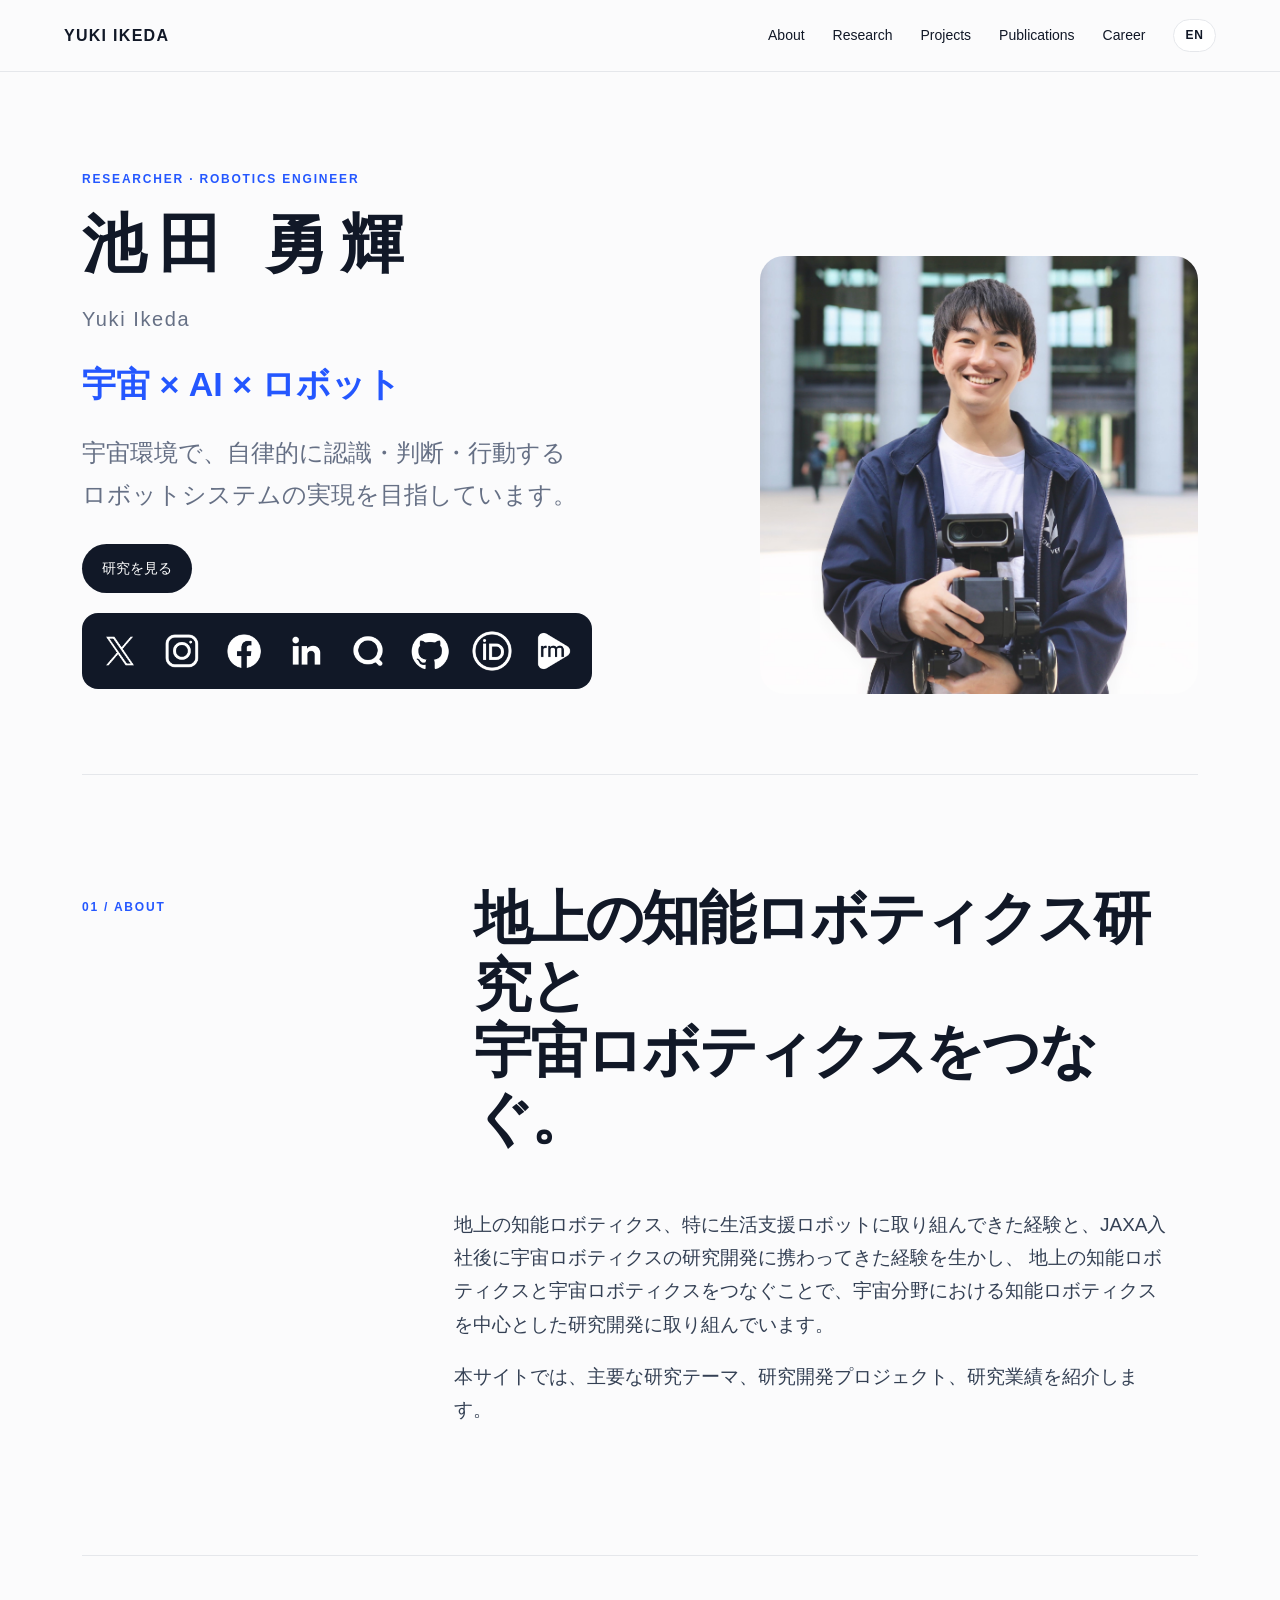
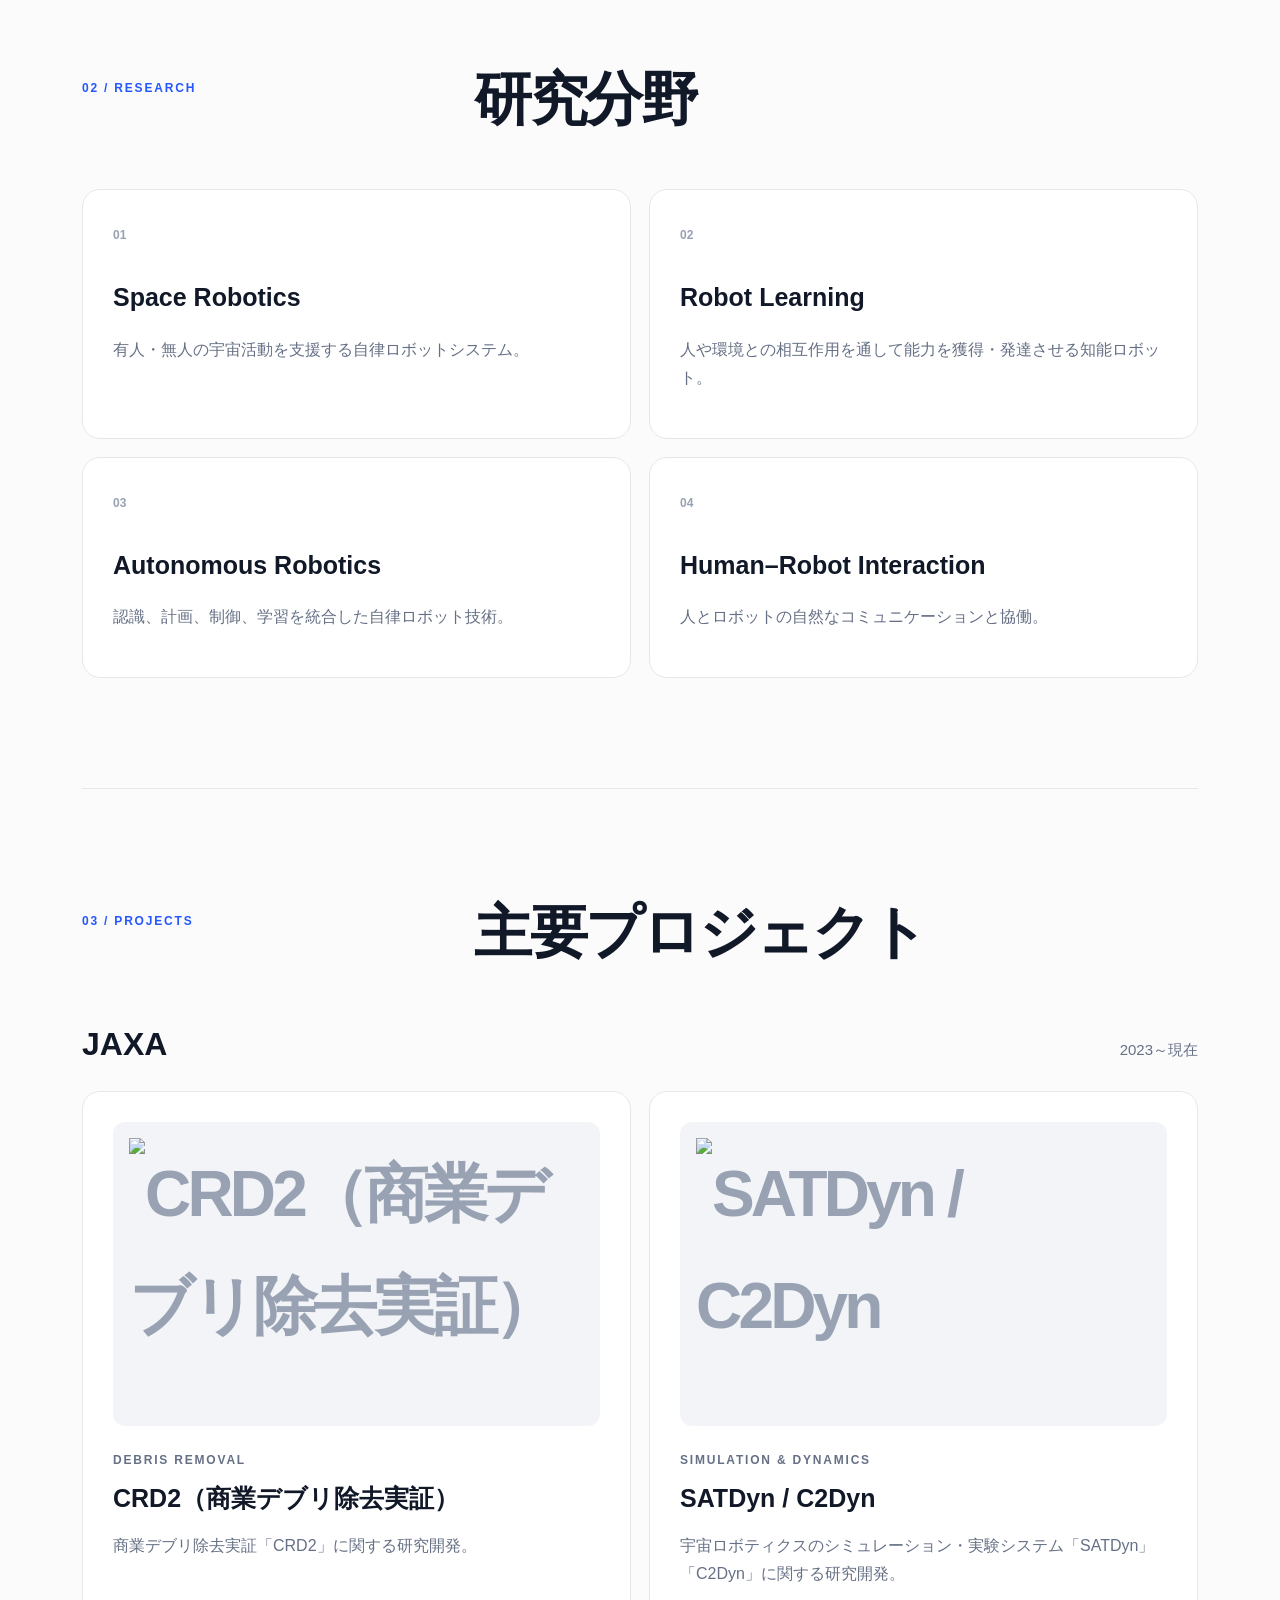
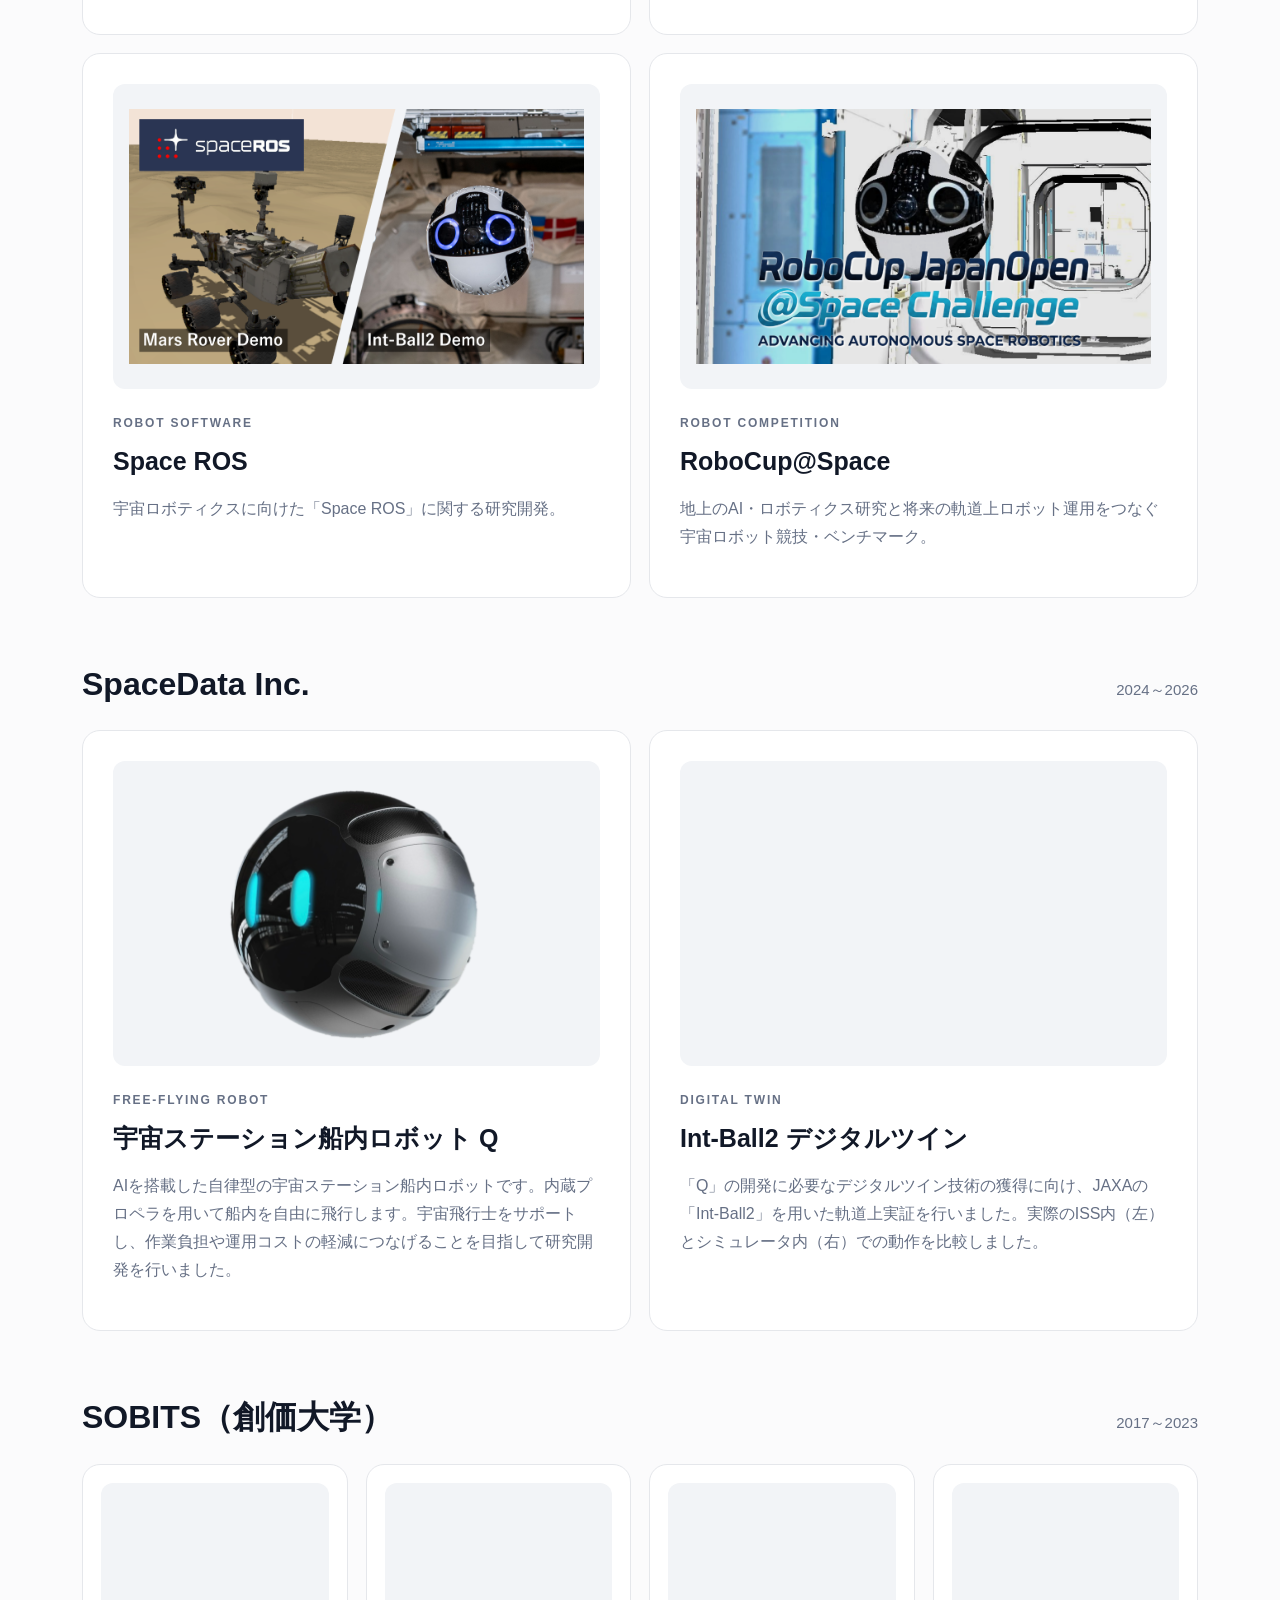
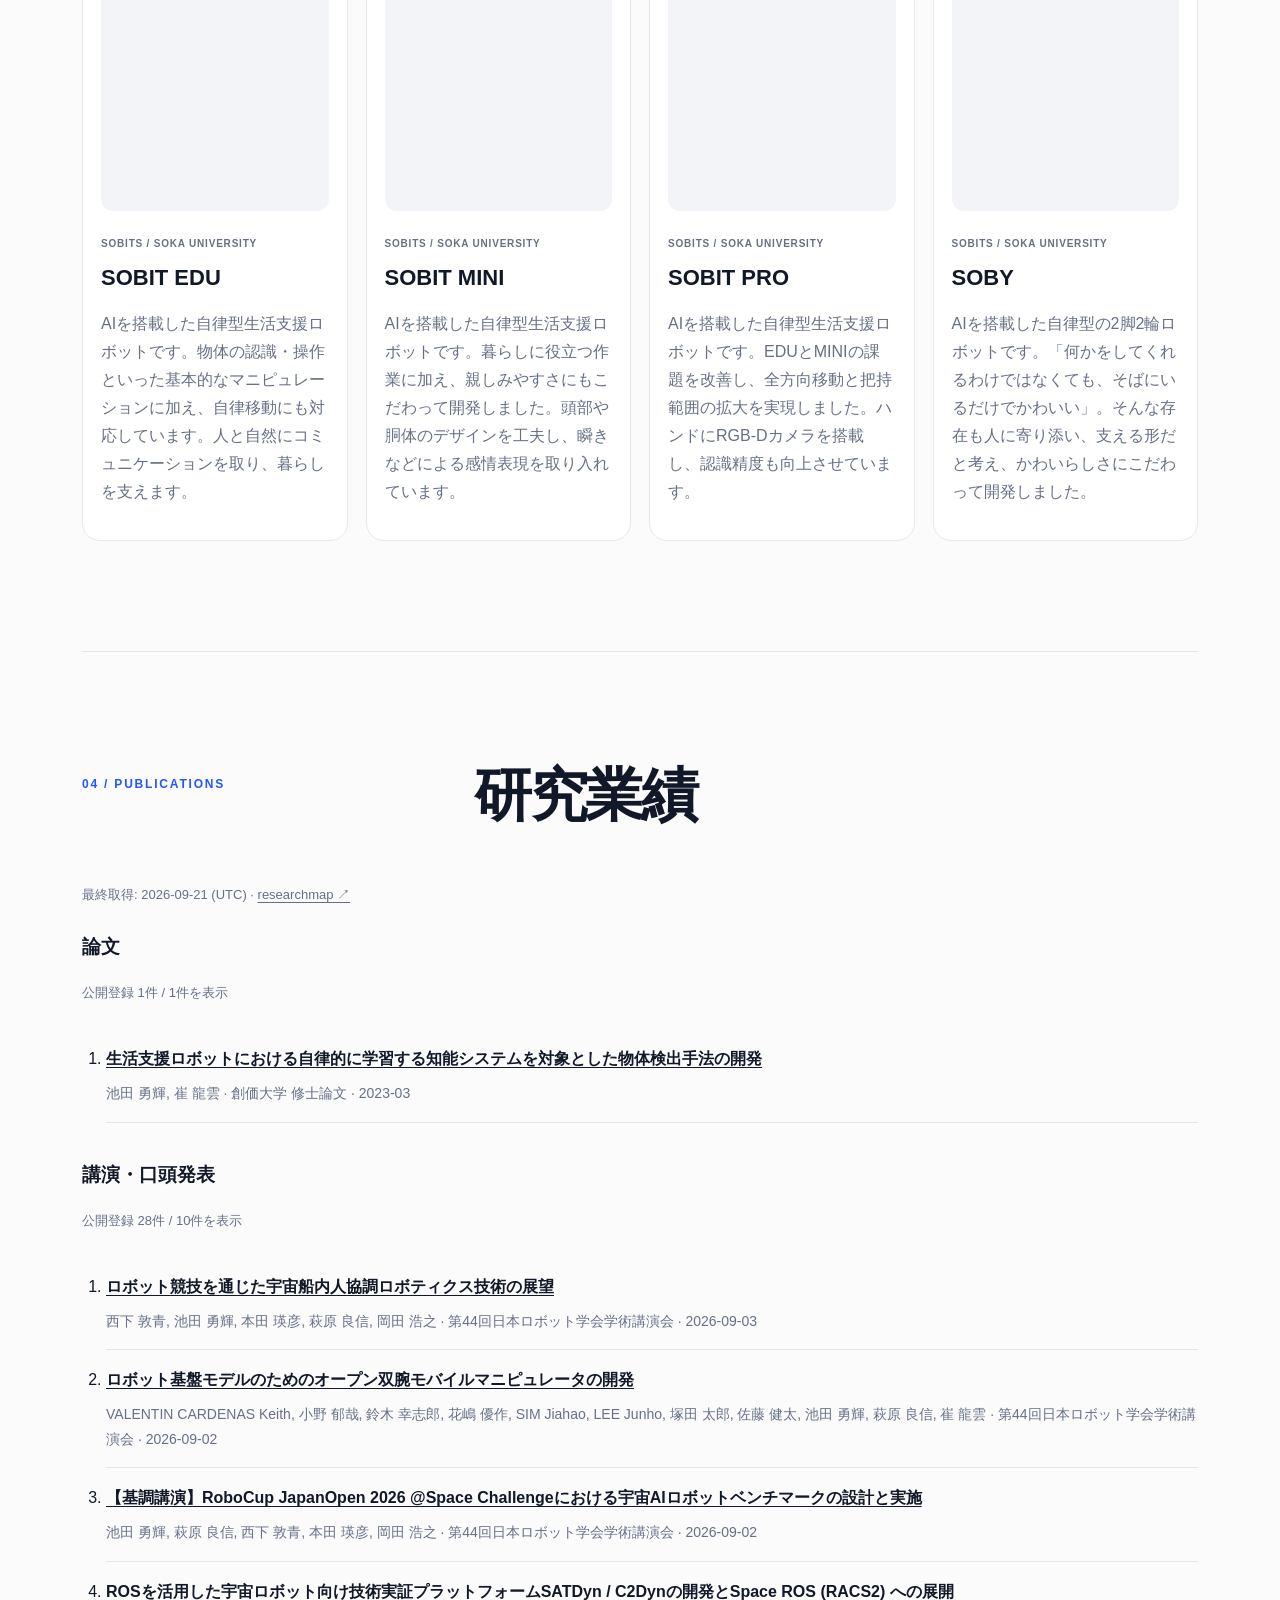
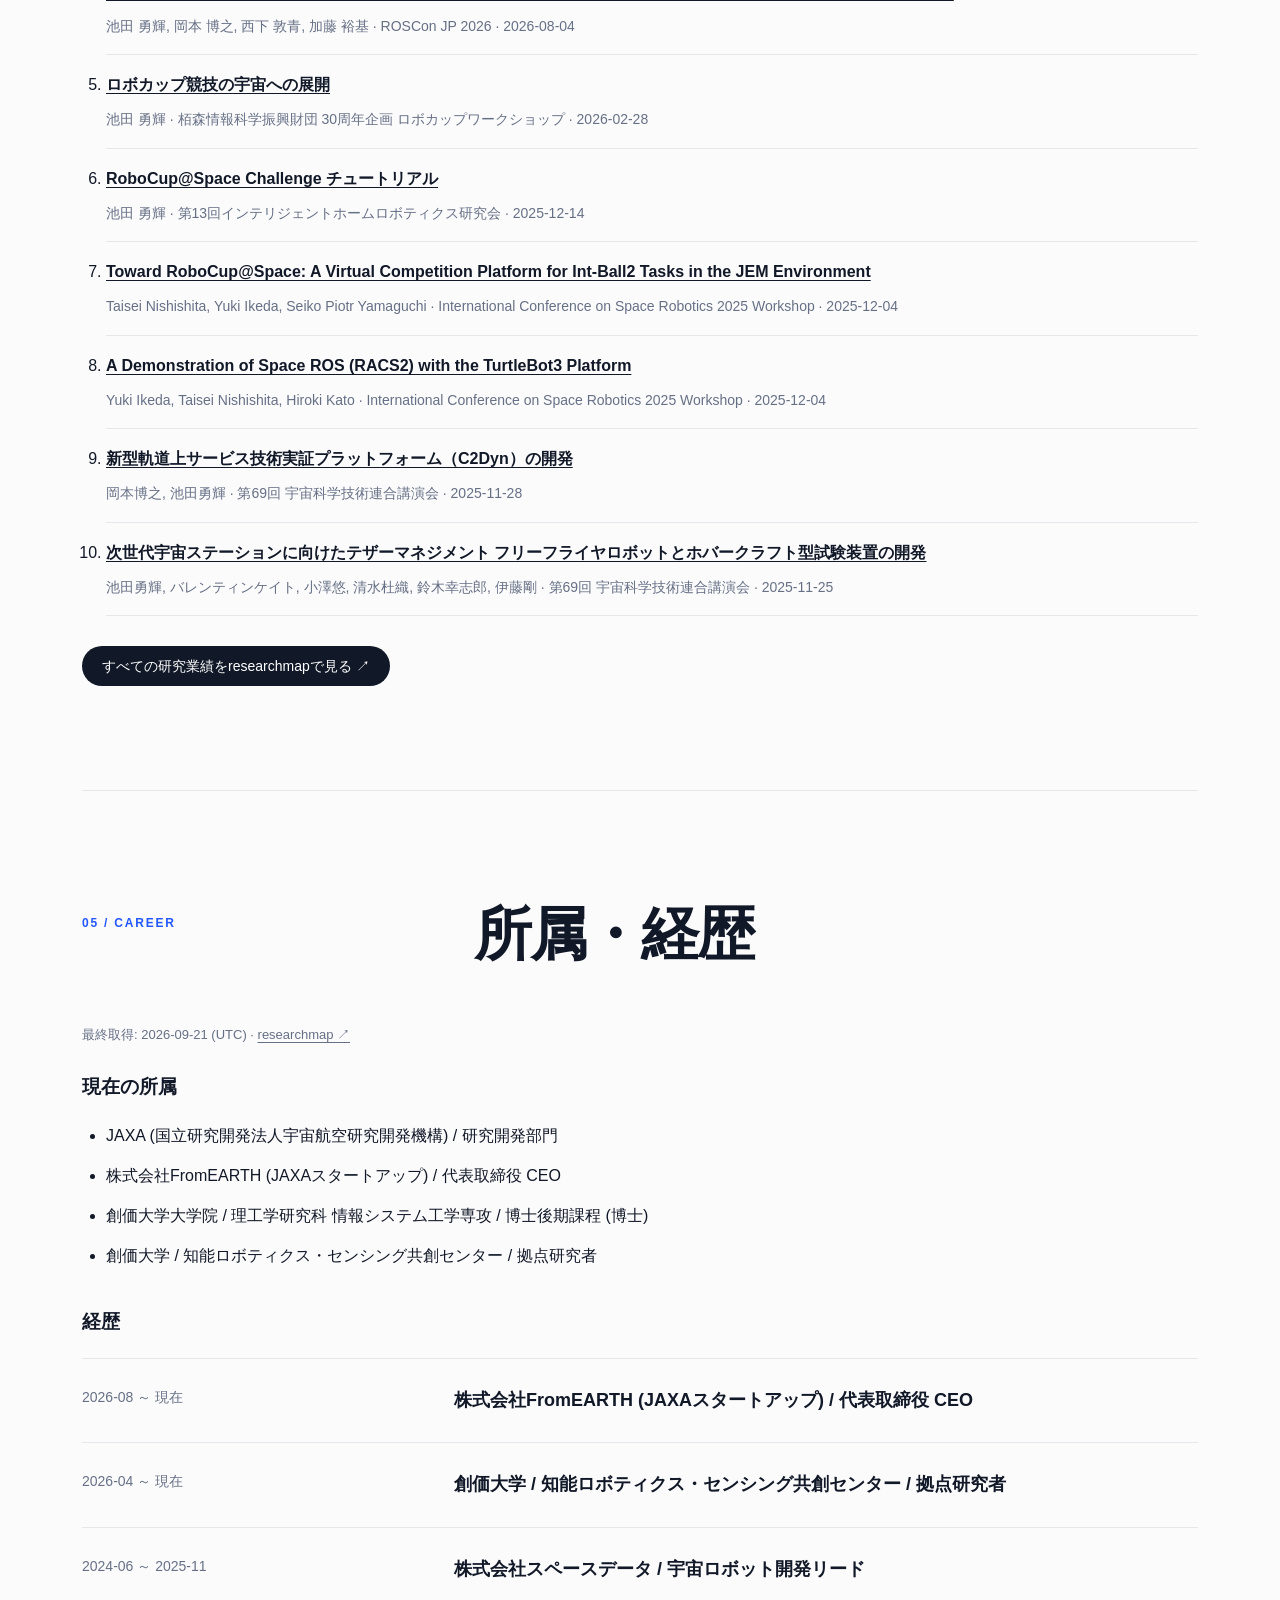
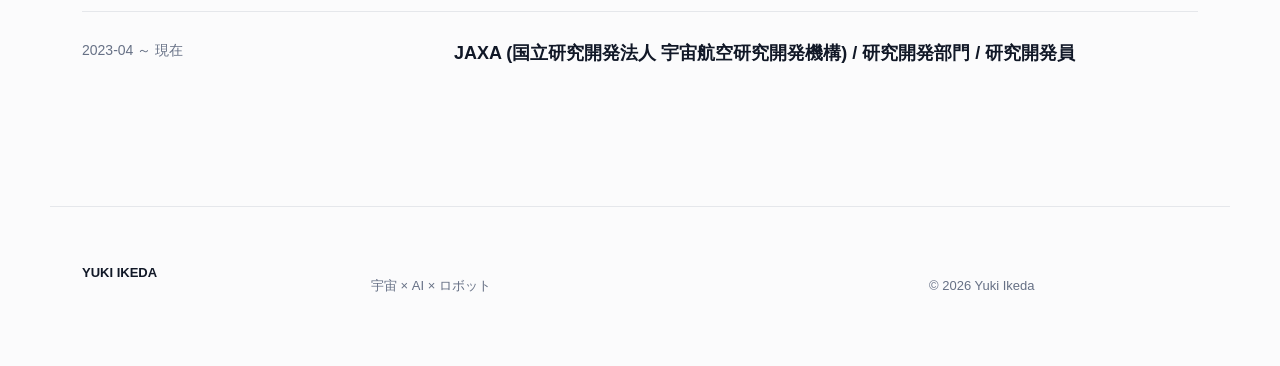
==== index.html @ 96262d4c "Add files via upload" ====
<!doctype html>
<html lang="ja">
  <head>
    <meta charset="utf-8">
    <meta name="viewport" content="width=device-width,initial-scale=1">
    <title>池田 勇輝 | 宇宙 × AI × ロボット</title>
    <meta name="description" content="池田 勇輝の研究・開発ポートフォリオ。宇宙ロボティクス、AI、自律ロボット、人とロボットの協働に関する研究開発。">
    <link rel="alternate" hreflang="en" href="en/">
    <link rel="stylesheet" href="assets/style.css">
  </head>
  <body>

    <!-- ナビゲーションと言語切り替え -->
    <header>
      <a class="logo" href="#top">YUKI IKEDA</a>
      <div class="rightnav">
        <nav>
          <a href="#about">About</a>
          <a href="#research">Research</a>
          <a href="#projects">Projects</a>
          <a href="#publications">Publications</a>
          <a href="#career">Career</a>
        </nav>
        <a class="lang" href="en/" aria-label="Switch to English">EN</a>
      </div>
    </header>
    <main id="top">

      <!-- トップ：氏名・研究テーマとプロフィール写真 -->
      <section class="hero">
        <div class="hero-copy">
          <p class="eyebrow">RESEARCHER · ROBOTICS ENGINEER</p>
          <h1>池 田 &nbsp; 勇 輝</h1>
          <p class="hero-name-en">Yuki Ikeda</p>
          <p class="hero-theme">宇宙 × AI × ロボット</p>
          <p class="lead">宇宙環境で、自律的に認識・判断・行動する<br>ロボットシステムの実現を目指しています。</p>
          <div class="actions">
            <a class="primary" href="#research">研究を見る</a>
          </div>

          <!-- 白いアイコンを濃色背景に配置したプロフィールリンク -->
          <ul class="profile-links" aria-label="SNS・研究者プロフィール">
            <li>
              <a href="https://twitter.com/YukiIkeda0810" aria-label="X" title="X">
                <img src="icon/x.png" alt="" width="48" height="48" decoding="async">
              </a>
            </li>
            <li>
              <a href="https://www.instagram.com/yuki.amazing/" aria-label="Instagram" title="Instagram">
                <img src="icon/instagram.png" alt="" width="48" height="48" decoding="async">
              </a>
            </li>
            <li>
              <a href="https://www.facebook.com/profile.php?id=100005234762869" aria-label="Facebook" title="Facebook">
                <img src="icon/facebook.png" alt="" width="48" height="48" decoding="async">
              </a>
            </li>
            <li>
              <a href="https://www.linkedin.com/in/%E5%8B%87%E8%BC%9D-yuki-%E6%B1%A0%E7%94%B0-ikeda-73440b222/" aria-label="LinkedIn" title="LinkedIn">
                <img src="icon/linkedin.png" alt="" width="48" height="48" decoding="async">
              </a>
            </li>
            <li>
              <a href="https://qiita.com/YukiIkeda_robot" aria-label="Qiita" title="Qiita">
                <img src="icon/qiita.png" alt="" width="48" height="48" decoding="async">
              </a>
            </li>
            <li>
              <a href="https://github.com/Yuki-Ikeda0810" aria-label="GitHub" title="GitHub">
                <img src="icon/github.png" alt="" width="48" height="48" decoding="async">
              </a>
            </li>
            <li>
              <a href="https://orcid.org/0009-0006-9242-6499" aria-label="ORCID" title="ORCID">
                <img src="icon/orcid.png" alt="" width="48" height="48" decoding="async">
              </a>
            </li>
            <li>
              <a href="https://researchmap.jp/yukiikeda" aria-label="researchmap" title="researchmap">
                <img src="icon/reseachmap.png" alt="" width="48" height="48" decoding="async">
              </a>
            </li>
          </ul>
        </div>
        <div class="hero-portrait">
          <img src="img/ikeda_yuki.jpg" alt="池田 勇輝" width="1921" height="1920" fetchpriority="high" decoding="async">
        </div>
      </section>

      <!-- 自己紹介 -->
      <section id="about">
        <div class="section-title">
          <p>01 / ABOUT</p>
          <h2>地上の知能ロボティクス研究と<br>宇宙ロボティクスをつなぐ。</h2>
        </div>
        <div class="about">
          <p>地上の知能ロボティクス、特に生活支援ロボットに取り組んできた経験と、JAXA入社後に宇宙ロボティクスの研究開発に携わってきた経験を生かし、
             地上の知能ロボティクスと宇宙ロボティクスをつなぐことで、宇宙分野における知能ロボティクスを中心とした研究開発に取り組んでいます。</p>
          <p>本サイトでは、主要な研究テーマ、研究開発プロジェクト、研究業績を紹介します。</p>
        </div>
      </section>

      <!-- 研究分野 -->
      <section id="research">
        <div class="section-title">
          <p>02 / RESEARCH</p>
          <h2>研究分野</h2>
        </div>
        <div class="grid research">
          <article>
            <b>01</b>
            <h3>Space Robotics</h3>
            <p>有人・無人の宇宙活動を支援する自律ロボットシステム。</p>
          </article>
          <article>
            <b>02</b>
            <h3>Robot Learning</h3>
            <p>人や環境との相互作用を通して能力を獲得・発達させる知能ロボット。</p>
          </article>
          <article>
            <b>03</b>
            <h3>Autonomous Robotics</h3>
            <p>認識、計画、制御、学習を統合した自律ロボット技術。</p>
          </article>
          <article>
            <b>04</b>
            <h3>Human–Robot Interaction</h3>
            <p>人とロボットの自然なコミュニケーションと協働。</p>
          </article>
        </div>
      </section>

      <!-- 開発組織ごとのプロジェクト -->
      <section id="projects">
        <div class="section-title">
          <p>03 / PROJECTS</p>
          <h2>主要プロジェクト</h2>
        </div>

        <!-- JAXA -->
        <div class="project-group" aria-labelledby="jaxa-title">
          <div class="organization-header">
            <h3 class="organization-heading" id="jaxa-title">JAXA</h3>
            <p class="organization-period">2023～現在</p>
          </div>
          <div class="grid projects">
            <article>
              <div class="visual project-image">
                <img src="img/crd2.png" alt="CRD2（商業デブリ除去実証）" width="3478" height="1957" loading="lazy" decoding="async">
              </div>
              <p class="tag">DEBRIS REMOVAL</p>
              <h4>CRD2（商業デブリ除去実証）</h4>
              <p>商業デブリ除去実証「CRD2」に関する研究開発。</p>
            </article>
            <article>
              <div class="visual project-image">
                <img src="img/satdyn_c2dyn.png" alt="SATDyn / C2Dyn" width="4400" height="2475" loading="lazy" decoding="async">
              </div>
              <p class="tag">SIMULATION &amp; DYNAMICS</p>
              <h4>SATDyn / C2Dyn</h4>
              <p>宇宙ロボティクスのシミュレーション・実験システム「SATDyn」「C2Dyn」に関する研究開発。</p>
            </article>
            <article>
              <div class="visual project-image">
                <img src="img/space_ros.png" alt="Space ROS" width="3270" height="1839" loading="lazy" decoding="async">
              </div>
              <p class="tag">ROBOT SOFTWARE</p>
              <h4>Space ROS</h4>
              <p>宇宙ロボティクスに向けた「Space ROS」に関する研究開発。</p>
            </article>
            <article>
              <div class="visual project-image">
                <img src="img/robocup_space.png" alt="RoboCup@Space" width="4400" height="2475" loading="lazy" decoding="async">
              </div>
              <p class="tag">ROBOT COMPETITION</p>
              <h4>RoboCup@Space</h4>
              <p>地上のAI・ロボティクス研究と将来の軌道上ロボット運用をつなぐ宇宙ロボット競技・ベンチマーク。</p>
            </article>
          </div>
        </div>

        <!-- SpaceData Inc. -->
        <div class="project-group" aria-labelledby="spacedata-title">
          <div class="organization-header">
            <h3 class="organization-heading" id="spacedata-title">SpaceData Inc.</h3>
            <p class="organization-period">2024～2026</p>
          </div>
          <div class="grid projects">
            <article>
              <div class="visual project-image">
                <img src="img/bot_q.png" alt="Q" width="561" height="548" loading="lazy" decoding="async">
              </div>
              <p class="tag">FREE-FLYING ROBOT</p>
              <h4>宇宙ステーション船内ロボット Q</h4>
              <p>AIを搭載した自律型の宇宙ステーション船内ロボットです。内蔵プロペラを用いて船内を自由に飛行します。宇宙飛行士をサポートし、作業負担や運用コストの軽減につなげることを目指して研究開発を行いました。</p>
            </article>
            <article>
              <div class="visual project-image">
                <img src="img/ib2_digitaltwin.jpg" alt="Int-Ball2 デジタルツイン" width="1920" height="1080" loading="lazy" decoding="async">
              </div>
              <p class="tag">DIGITAL TWIN</p>
              <h4>Int-Ball2 デジタルツイン</h4>
              <p>「Q」の開発に必要なデジタルツイン技術の獲得に向け、JAXAの「Int-Ball2」を用いた軌道上実証を行いました。実際のISS内（左）とシミュレータ内（右）での動作を比較しました。</p>
            </article>
          </div>
        </div>

        <!-- SOBITS（創価大学）-->
        <div class="project-group" aria-labelledby="sobits-title">
          <div class="organization-header">
            <h3 class="organization-heading" id="sobits-title">SOBITS（創価大学）</h3>
            <p class="organization-period">2017～2023</p>
          </div>
          <div class="grid projects sobits-projects">
            <article>
              <div class="visual project-image">
                <img src="img/sobit_edu.png" alt="SOBIT EDU" width="540" height="780" loading="lazy" decoding="async">
              </div>
              <p class="tag">SOBITS / SOKA UNIVERSITY</p>
              <h4>SOBIT EDU</h4>
              <p>AIを搭載した自律型生活支援ロボットです。物体の認識・操作といった基本的なマニピュレーションに加え、自律移動にも対応しています。人と自然にコミュニケーションを取り、暮らしを支えます。</p>
            </article>
            <article>
              <div class="visual project-image">
                <img src="img/sobit_mini.png" alt="SOBIT MINI" width="540" height="780" loading="lazy" decoding="async">
              </div>
              <p class="tag">SOBITS / SOKA UNIVERSITY</p>
              <h4>SOBIT MINI</h4>
              <p>AIを搭載した自律型生活支援ロボットです。暮らしに役立つ作業に加え、親しみやすさにもこだわって開発しました。頭部や胴体のデザインを工夫し、瞬きなどによる感情表現を取り入れています。</p>
            </article>
            <article>
              <div class="visual project-image">
                <img src="img/sobit_pro.png" alt="SOBIT PRO" width="540" height="780" loading="lazy" decoding="async">
              </div>
              <p class="tag">SOBITS / SOKA UNIVERSITY</p>
              <h4>SOBIT PRO</h4>
              <p>AIを搭載した自律型生活支援ロボットです。EDUとMINIの課題を改善し、全方向移動と把持範囲の拡大を実現しました。ハンドにRGB-Dカメラを搭載し、認識精度も向上させています。</p>
            </article>
            <article>
              <div class="visual project-image">
                <img src="img/soby.png" alt="SOBY" width="540" height="780" loading="lazy" decoding="async">
              </div>
              <p class="tag">SOBITS / SOKA UNIVERSITY</p>
              <h4>SOBY</h4>
              <p>AIを搭載した自律型の2脚2輪ロボットです。「何かをしてくれるわけではなくても、そばにいるだけでかわいい」。そんな存在も人に寄り添い、支える形だと考え、かわいらしさにこだわって開発しました。</p>
            </article>
          </div>
        </div>

      </section>

      <!-- 研究業績 -->
      <section id="publications">
        <div class="section-title">
          <p>04 / PUBLICATIONS</p>
          <h2>研究業績</h2>
        </div>
        <!-- researchmap:publications:start -->
        <p class="sync-note">最終取得: 2026-09-21 (UTC) · <a href="https://researchmap.jp/yukiikeda">researchmap ↗</a></p>
        <h3>論文</h3>
        <p class="sync-note">公開登録 1件 / 1件を表示</p>
        <ol class="publication-list">
        <li><a href="https://researchmap.jp/yukiikeda/published_papers/45884820">生活支援ロボットにおける自律的に学習する知能システムを対象とした物体検出手法の開発</a><p>池田 勇輝, 崔 龍雲 · 創価大学 修士論文 · 2023-03</p></li>
        </ol>
        <h3>講演・口頭発表</h3>
        <p class="sync-note">公開登録 28件 / 10件を表示</p>
        <ol class="publication-list">
        <li><a href="https://researchmap.jp/yukiikeda/presentations/54892330">ロボット競技を通じた宇宙船内人協調ロボティクス技術の展望</a><p>西下 敦青, 池田 勇輝, 本田 瑛彦, 萩原 良信, 岡田 浩之 · 第44回日本ロボット学会学術講演会 · 2026-09-03</p></li>
        <li><a href="https://researchmap.jp/yukiikeda/presentations/54892338">ロボット基盤モデルのためのオープン双腕モバイルマニピュレータの開発</a><p>VALENTIN CARDENAS Keith, 小野 郁哉, 鈴木 幸志郎, 花嶋 優作, SIM Jiahao, LEE Junho, 塚田 太郎, 佐藤 健太, 池田 勇輝, 萩原 良信, 崔 龍雲 · 第44回日本ロボット学会学術講演会 · 2026-09-02</p></li>
        <li><a href="https://researchmap.jp/yukiikeda/presentations/54892323">【基調講演】RoboCup JapanOpen 2026 @Space Challengeにおける宇宙AIロボットベンチマークの設計と実施</a><p>池田 勇輝, 萩原 良信, 西下 敦青, 本田 瑛彦, 岡田 浩之 · 第44回日本ロボット学会学術講演会 · 2026-09-02</p></li>
        <li><a href="https://researchmap.jp/yukiikeda/presentations/54581089">ROSを活用した宇宙ロボット向け技術実証プラットフォームSATDyn / C2Dynの開発とSpace ROS (RACS2) への展開</a><p>池田 勇輝, 岡本 博之, 西下 敦青, 加藤 裕基 · ROSCon JP 2026 · 2026-08-04</p></li>
        <li><a href="https://researchmap.jp/yukiikeda/presentations/54892416">ロボカップ競技の宇宙への展開</a><p>池田 勇輝 · 栢森情報科学振興財団 30周年企画 ロボカップワークショップ · 2026-02-28</p></li>
        <li><a href="https://researchmap.jp/yukiikeda/presentations/51863394">RoboCup@Space Challenge チュートリアル</a><p>池田 勇輝 · 第13回インテリジェントホームロボティクス研究会 · 2025-12-14</p></li>
        <li><a href="https://researchmap.jp/yukiikeda/presentations/51863377">Toward RoboCup@Space: A Virtual Competition Platform for Int-Ball2 Tasks in the JEM Environment</a><p>Taisei Nishishita, Yuki Ikeda, Seiko Piotr Yamaguchi · International Conference on Space Robotics 2025 Workshop · 2025-12-04</p></li>
        <li><a href="https://researchmap.jp/yukiikeda/presentations/51863329">A Demonstration of Space ROS (RACS2) with the TurtleBot3 Platform</a><p>Yuki Ikeda, Taisei Nishishita, Hiroki Kato · International Conference on Space Robotics 2025 Workshop · 2025-12-04</p></li>
        <li><a href="https://researchmap.jp/yukiikeda/presentations/51863306">新型軌道上サービス技術実証プラットフォーム（C2Dyn）の開発</a><p>岡本博之, 池田勇輝 · 第69回 宇宙科学技術連合講演会 · 2025-11-28</p></li>
        <li><a href="https://researchmap.jp/yukiikeda/presentations/51864378">次世代宇宙ステーションに向けたテザーマネジメント フリーフライヤロボットとホバークラフト型試験装置の開発</a><p>池田勇輝, バレンティンケイト, 小澤悠, 清水杜織, 鈴木幸志郎, 伊藤剛 · 第69回 宇宙科学技術連合講演会 · 2025-11-25</p></li>
        </ol>
        <a class="primary" href="https://researchmap.jp/yukiikeda">すべての研究業績をresearchmapで見る ↗</a>
        <!-- researchmap:publications:end -->
      </section>

      <!-- researchmapの公開情報から自動生成 -->
      <section id="career">
        <!-- researchmap:career:start -->
        <div class="section-title"><p>05 / CAREER</p><h2>所属・経歴</h2></div>
        <p class="sync-note">最終取得: 2026-09-21 (UTC) · <a href="https://researchmap.jp/yukiikeda">researchmap ↗</a></p>
        <h3>現在の所属</h3>
        <ul class="affiliation-list">
        <li>JAXA (国立研究開発法人宇宙航空研究開発機構) / 研究開発部門</li>
        <li>株式会社FromEARTH (JAXAスタートアップ) / 代表取締役 CEO</li>
        <li>創価大学大学院 / 理工学研究科 情報システム工学専攻  / 博士後期課程 (博士)</li>
        <li>創価大学 / 知能ロボティクス・センシング共創センター / 拠点研究者</li>
        </ul>
        <h3>経歴</h3>
        <div class="career">
        <div><span>2026-08 ～ 現在</span><h4>株式会社FromEARTH (JAXAスタートアップ) / 代表取締役 CEO</h4></div>
        <div><span>2026-04 ～ 現在</span><h4>創価大学 / 知能ロボティクス・センシング共創センター / 拠点研究者</h4></div>
        <div><span>2024-06 ～ 2025-11</span><h4>株式会社スペースデータ / 宇宙ロボット開発リード</h4></div>
        <div><span>2023-04 ～ 現在</span><h4>JAXA (国立研究開発法人 宇宙航空研究開発機構) / 研究開発部門 / 研究開発員</h4></div>
        </div>
        <!-- researchmap:career:end -->
      </section>

    </main>

    <!-- フッター -->
    <footer>
      <b>YUKI IKEDA</b>
      <p>宇宙 × AI × ロボット</p>
      <p>© 2026 Yuki Ikeda</p>
    </footer>
  </body>
</html>
---- assets/style.css ----
/* 共通カラー */
:root {
  --ink: #111827;
  --muted: #667085;
  --line: #e5e7eb;
  --accent: #2457ff;
  --paper: #fbfbfc;
}

/* ページ全体の基本設定 */
* {
  box-sizing: border-box;
}

html {
  scroll-behavior: smooth;
}

body {
  margin: 0;
  background: var(--paper);
  color: var(--ink);
  font-family: Inter,"Noto Sans JP","Yu Gothic",Meiryo,ui-sans-serif,-apple-system,BlinkMacSystemFont,"Segoe UI",sans-serif;
  line-height: 1.75;
}

/* ヘッダーとナビゲーション */
header {
  height: 72px;
  padding: 0 max(5vw,24px);
  display: flex;
  align-items: center;
  justify-content: space-between;
  border-bottom: 1px solid var(--line);
  position: sticky;
  top: 0;
  background: rgba(251,251,252,.92);
  backdrop-filter: blur(12px);
  z-index: 10;
}

.logo {
  font-weight: 800;
  letter-spacing: .08em;
}

.rightnav {
  display: flex;
  align-items: center;
  gap: 28px;
}

a {
  color: inherit;
  text-decoration: none;
}

nav {
  display: flex;
  gap: 28px;
  font-size: 14px;
}

.lang {
  border: 1px solid var(--line);
  border-radius: 999px;
  padding: 5px 11px;
  font-size: 12px;
  font-weight: 800;
  letter-spacing: .08em;
  background: white;
}

/* コンテンツ幅とトップの基本レイアウト */
main,footer {
  max-width: 1180px;
  margin: auto;
  padding-left: 32px;
  padding-right: 32px;
}

.hero {
  min-height: 78vh;
  display: flex;
  flex-direction: column;
  justify-content: center;
  padding: 80px 0;
}

.eyebrow,.section-title>p,.tag {
  font-size: 12px;
  letter-spacing: .15em;
  font-weight: 700;
  color: var(--accent);
}

/* 見出し・リード文・ボタン */
h1 {
  font-size: clamp(52px,8.5vw,108px);
  line-height: 1;
  letter-spacing: -.055em;
  margin: 18px 0 32px;
  max-width: 1050px;
}

html[lang="ja"] h1 {
  letter-spacing: -.045em;
}

h1 span {
  color: #98a2b3;
}

.lead {
  font-size: clamp(18px,2vw,24px);
  max-width: 760px;
  color: var(--muted);
}

.actions {
  display: flex;
  gap: 22px;
  align-items: center;
  margin-top: 28px;
  flex-wrap: wrap;
}

.primary {
  background: var(--ink);
  color: white;
  padding: 12px 20px;
  border-radius: 999px;
  font-size: 14px;
}

/* セクション見出しとAbout本文 */
section:not(.hero) {
  padding: 110px 0;
  border-top: 1px solid var(--line);
}

.section-title {
  display: grid;
  grid-template-columns: 1fr 2fr;
  gap: 30px;
  margin-bottom: 56px;
}

.section-title h2 {
  font-size: clamp(34px,5vw,58px);
  line-height: 1.15;
  letter-spacing: -.04em;
  margin: 0;
}

.about {
  margin-left: 33.33%;
  max-width: 720px;
  font-size: 19px;
  color: #344054;
}

/* 研究・プロジェクトのカードと経歴 */
.grid {
  display: grid;
  grid-template-columns: repeat(2,1fr);
  gap: 18px;
}

.research article,.projects article,.pubbox {
  border: 1px solid var(--line);
  border-radius: 18px;
  padding: 30px;
  background: white;
}

.research b {
  font-size: 12px;
  color: #98a2b3;
}

.research h3,.projects h3,.pubbox h3 {
  font-size: 25px;
  margin: 28px 0 8px;
}

.research p,.projects p,.pubbox p {
  color: var(--muted);
}

.visual {
  height: 210px;
  border-radius: 12px;
  background: linear-gradient(135deg,#eef2ff,#f2f4f7);
  display: flex;
  align-items: center;
  justify-content: center;
  font-size: 64px;
  font-weight: 800;
  letter-spacing: -.06em;
  color: #98a2b3;
  margin-bottom: 24px;
}

.tag {
  margin-bottom: -18px!important;
}

.pubbox {
  display: flex;
  align-items: center;
  justify-content: space-between;
  gap: 30px;
}

.career>div {
  display: grid;
  grid-template-columns: 1fr 2fr;
  padding: 26px 0;
  border-top: 1px solid var(--line);
}

.career span {
  color: var(--muted);
  font-size: 14px;
}

.career h3 {
  margin: 0;
  font-size: 20px;
}

/* フッター */
footer {
  border-top: 1px solid var(--line);
  padding-top: 55px;
  padding-bottom: 55px;
  display: grid;
  grid-template-columns: 1fr 2fr 1fr;
  gap: 20px;
  color: var(--muted);
  font-size: 13px;
}

footer b {
  color: var(--ink);
}

/* スマートフォン向けの基本レイアウト */
@media(max-width:760px) {
  nav {
    display: none;
  }

  .rightnav {
    gap: 10px;
  }

  main,footer {
    padding-left: 20px;
    padding-right: 20px;
  }

  .hero {
    min-height: 70vh;
  }

  .section-title,.career>div,footer {
    grid-template-columns: 1fr;
  }

  .about {
    margin-left: 0;
  }

  .grid {
    grid-template-columns: 1fr;
  }

  .pubbox {
    align-items: flex-start;
    flex-direction: column;
  }

  section:not(.hero) {
    padding: 75px 0;
  }

  .visual {
    height: 160px;
  }
}

/* 自己紹介と、開発組織ごとのプロジェクト。 */
.about p:first-child {
  margin-top: 0;
}

.project-group+.project-group {
  margin-top: 64px;
}

.organization-heading {
  margin: 0 0 24px;
  font-size: clamp(24px,3vw,32px);
  line-height: 1.4;
}

.projects h4 {
  font-size: 25px;
  margin: 28px 0 8px;
  line-height: 1.4;
}

.project-image {
  height: auto;
  aspect-ratio: 16/10;
  background: #f2f4f7;
  overflow: hidden;
  padding: 16px;
}

.project-image img {
  display: block;
  width: 100%;
  height: 100%;
  min-height: 0;
  object-fit: contain;
}

section[id] {
  scroll-margin-top: 90px;
}

@media(max-width:760px) {
  .project-group+.project-group {
    margin-top: 48px;
  }

  .projects article {
    padding: 22px;
  }
}

/* トップの氏名と研究テーマ。 */
.hero h1 {
  font-size: clamp(40px, 5vw, 64px);
  margin-bottom: 20px;
  line-height: 1.15;
}

.hero-name-en {
  margin: 0 0 24px;
  color: var(--muted);
  font-size: 20px;
  letter-spacing: .08em;
}

.hero-theme {
  margin: 0;
  color: var(--accent);
  font-size: clamp(22px, 4vw, 40px);
  font-weight: 700;
  line-height: 1.4;
}

/* 自己紹介の横にプロフィール写真を配置。 */
.hero {
  display: grid;
  grid-template-columns: minmax(0, 1.4fr) minmax(0, 1fr);
  align-items: center;
  gap: clamp(28px, 5vw, 64px);
}

.hero-copy {
  min-width: 0;
}

.hero-portrait img {
  display: block;
  width: 100%;
  height: auto;
  border-radius: 24px;
}

.hero-theme {
  font-size: clamp(22px, 3vw, 34px);
}

/* SOBITSの縦長画像。画面幅に応じて4列・2列・1列に変更。 */
.sobits-projects {
  grid-template-columns: repeat(4, minmax(0, 1fr));
}

.sobits-projects article {
  padding: 18px;
}

.sobits-projects .project-image {
  aspect-ratio: 9 / 13;
  height: auto;
  padding: 8px;
}

.sobits-projects h4 {
  font-size: 22px;
}

.sobits-projects .tag {
  font-size: 10px;
  letter-spacing: .08em;
}

@media (max-width: 1000px) {
  .sobits-projects {
    grid-template-columns: repeat(2, minmax(0, 1fr));
  }
}

@media (max-width: 760px) {
  .hero {
    grid-template-columns: 1fr;
    gap: 36px;
  }

  .hero-portrait {
    width: 100%;
    max-width: 400px;
    justify-self: center;
  }
}

@media (max-width: 480px) {
  .sobits-projects {
    grid-template-columns: 1fr;
  }
}

/* SNSリンク。透明背景の白いロゴを濃色背景に配置。 */
.profile-links {
  display: grid;
  grid-template-columns: repeat(8, 52px);
  gap: 10px;
  width: fit-content;
  max-width: 100%;
  list-style: none;
  margin: 20px 0 0;
  padding: 12px;
  background: #111827;
  border-radius: 16px;
}

.profile-links li {
  min-width: 0;
}

.profile-links a {
  display: flex;
  align-items: center;
  justify-content: center;
  width: 52px;
  height: 52px;
  border-radius: 10px;
}

.profile-links img {
  display: block;
  width: 48px;
  height: 48px;
  object-fit: contain;
  border-radius: 12px;
}

.profile-links a:hover {
  background: #334155;
}

.profile-links a:focus-visible {
  outline: 2px solid #fff;
  outline-offset: 1px;
  background: #334155;
}

/* 写真とリンク欄の下端をそろえる。 */
.hero-portrait {
  align-self: end;
}

@media (min-width: 761px) and (max-width: 1100px), (max-width: 550px) {
  .profile-links {
    grid-template-columns: repeat(4, 52px);
  }
}

/* 組織名の横に活動期間を表示。 */
.organization-header {
  display: flex;
  align-items: baseline;
  justify-content: space-between;
  flex-wrap: wrap;
  gap: 8px 20px;
  margin-bottom: 24px;
}

.organization-header .organization-heading {
  margin: 0;
}

.organization-period {
  margin: 0;
  color: var(--muted);
  font-size: 15px;
  font-variant-numeric: tabular-nums;
}

/* プロジェクトが1件の場合は横幅いっぱいに表示。 */
.projects-single {
  grid-template-columns: minmax(0, 1fr);
}

/* researchmapから取得した所属・経歴・研究業績。 */
.sync-note {
  color: var(--muted);
  font-size: 13px;
  margin: 12px 0 24px;
}
.sync-note a, .publication-list a {
  text-decoration: underline;
  text-underline-offset: 3px;
}
.publication-list {
  padding-left: 24px;
  margin-bottom: 36px;
}
.publication-list li {
  padding: 16px 0;
  border-bottom: 1px solid var(--line);
  overflow-wrap: anywhere;
}
.publication-list a { font-weight: 600; }
.publication-list p {
  margin: 8px 0 0;
  color: var(--muted);
  font-size: 14px;
}
.affiliation-list {
  padding-left: 24px;
  margin-bottom: 36px;
}
.affiliation-list li { margin: 12px 0; }
.career h4 {
  margin: 0;
  font-size: 18px;
  font-weight: 600;
  overflow-wrap: anywhere;
}
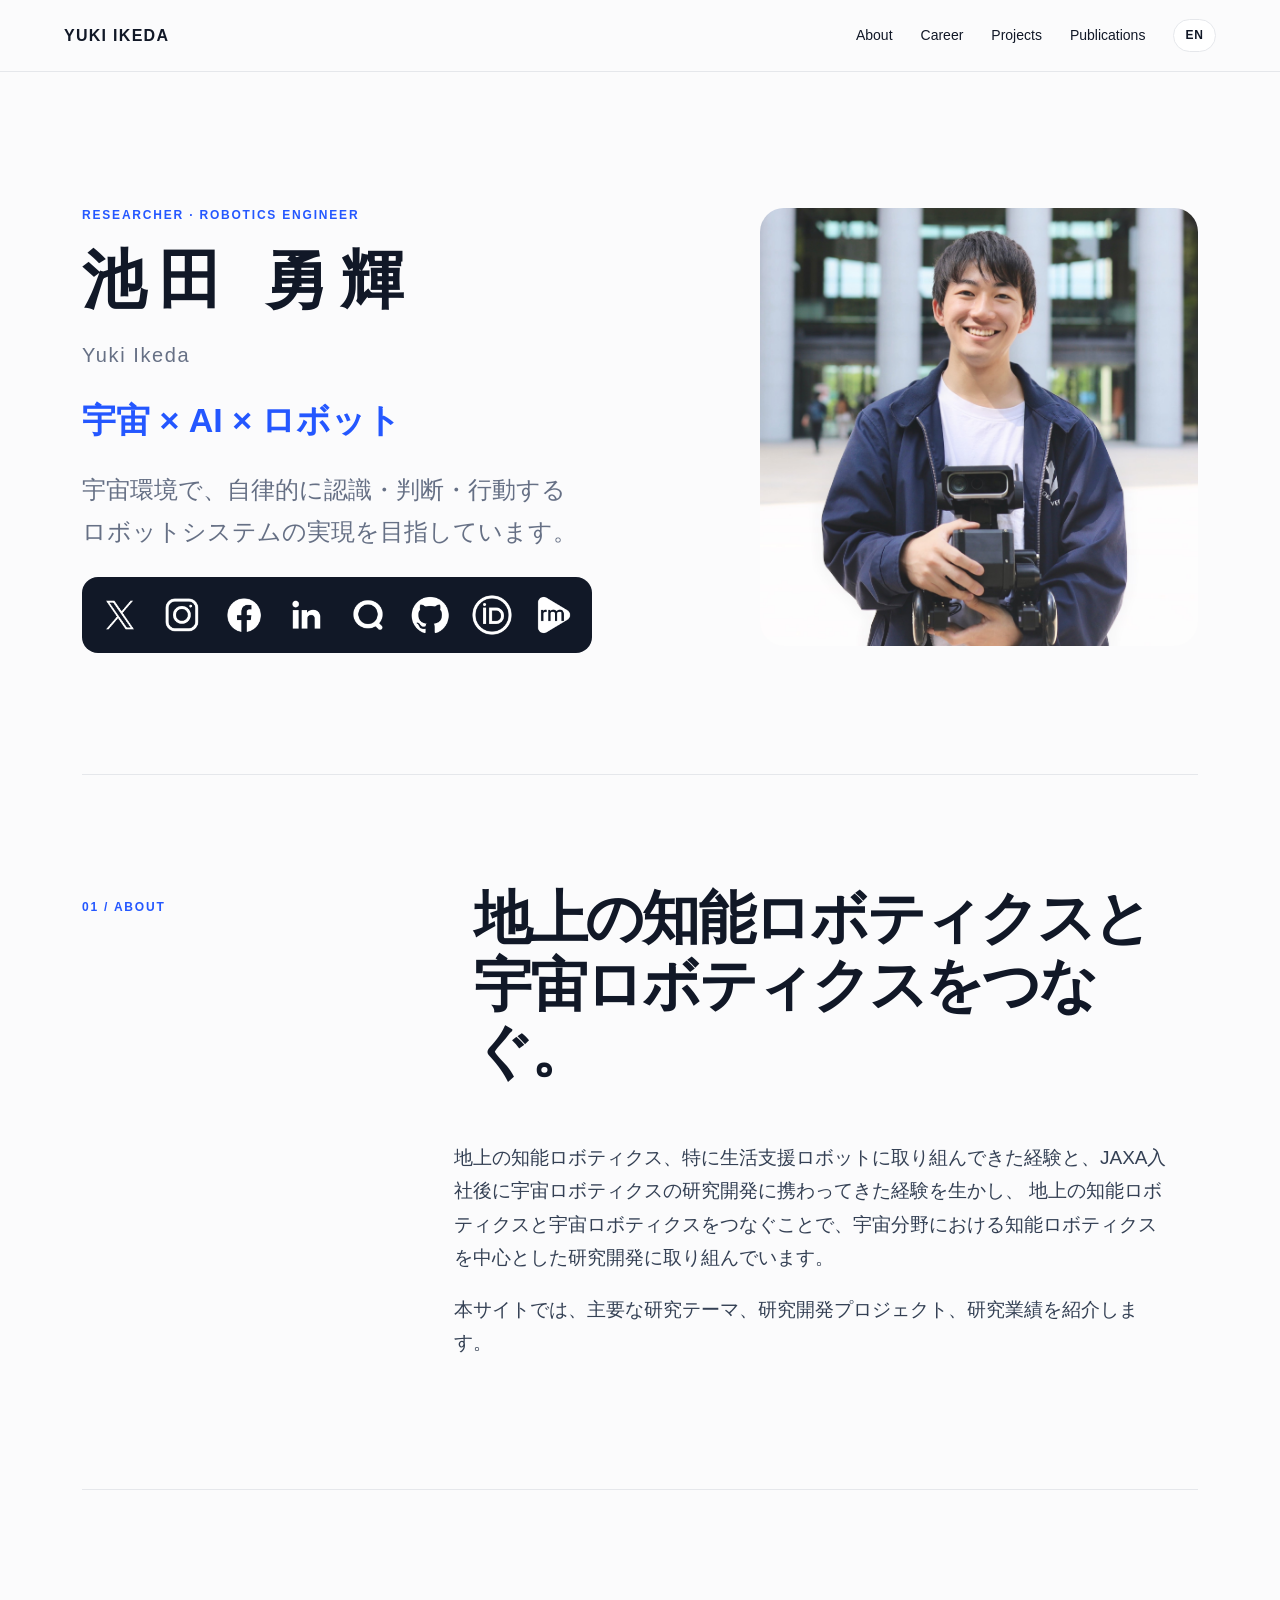
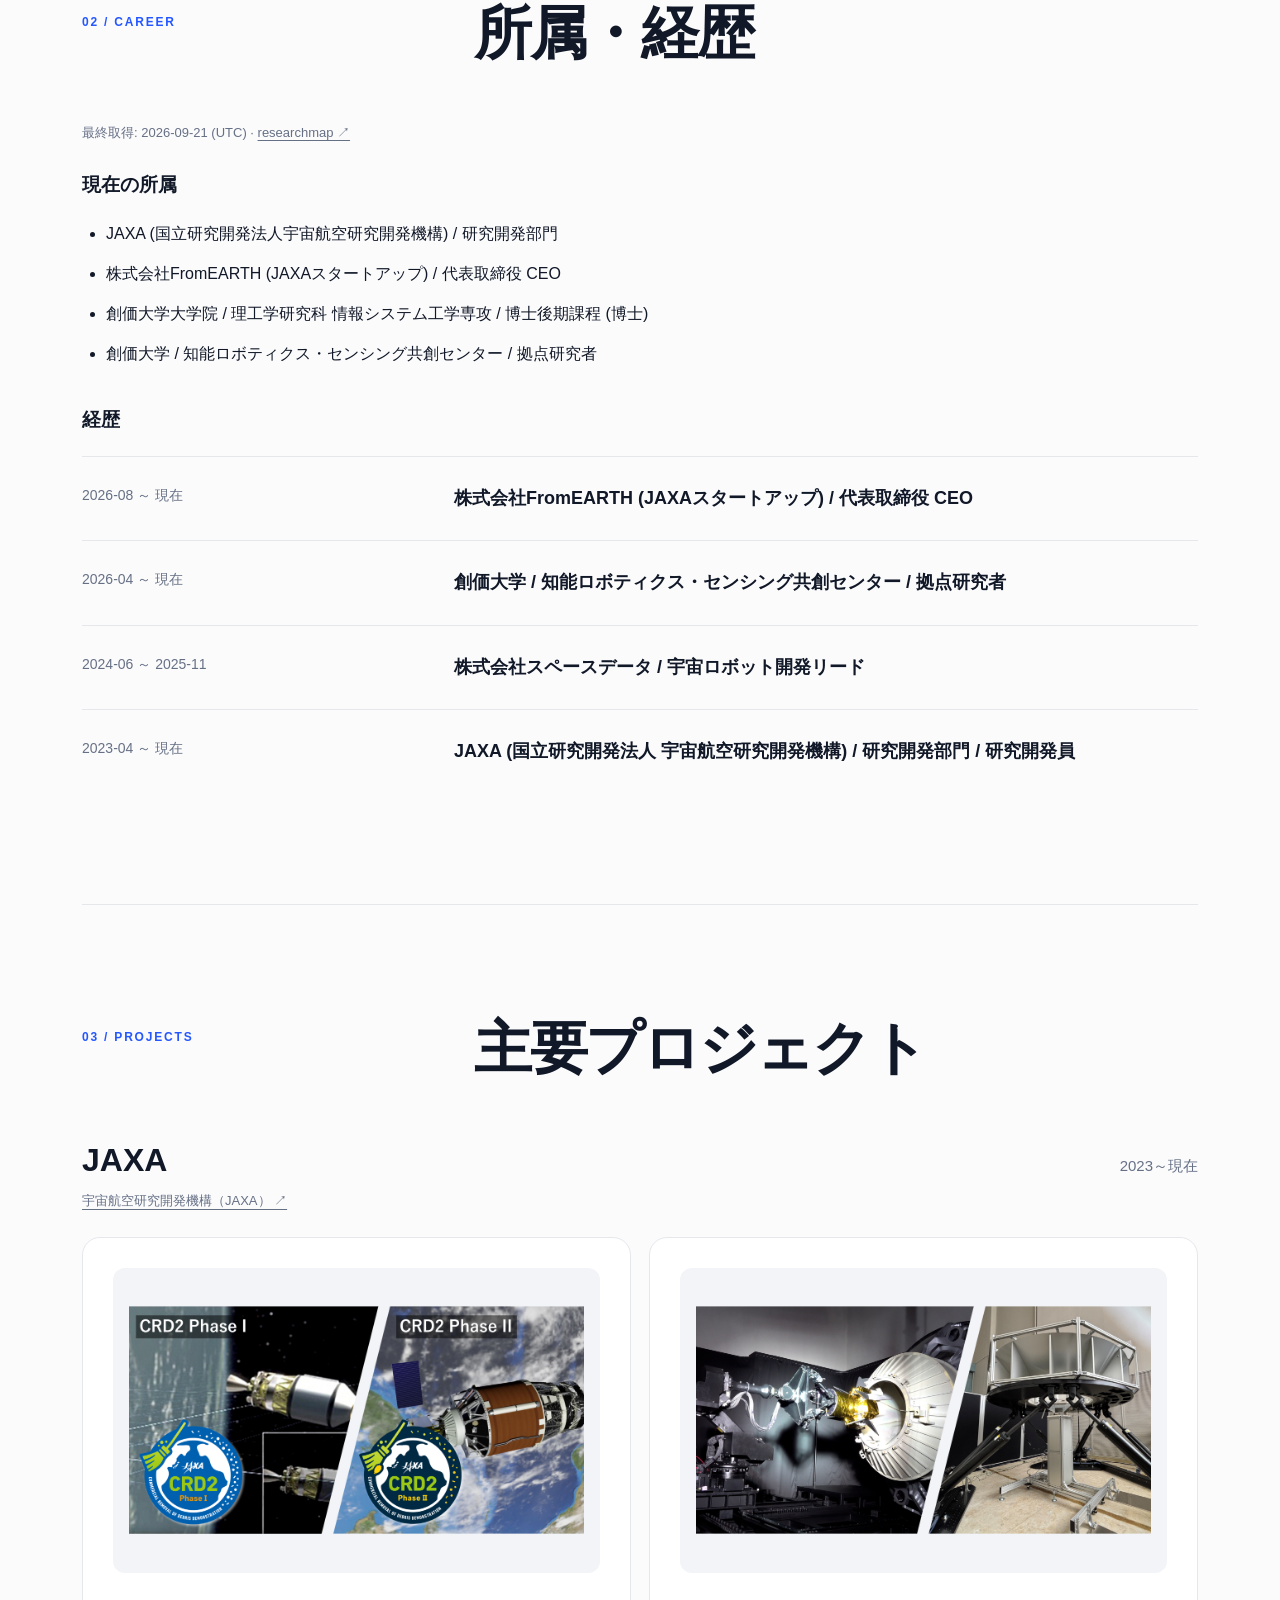
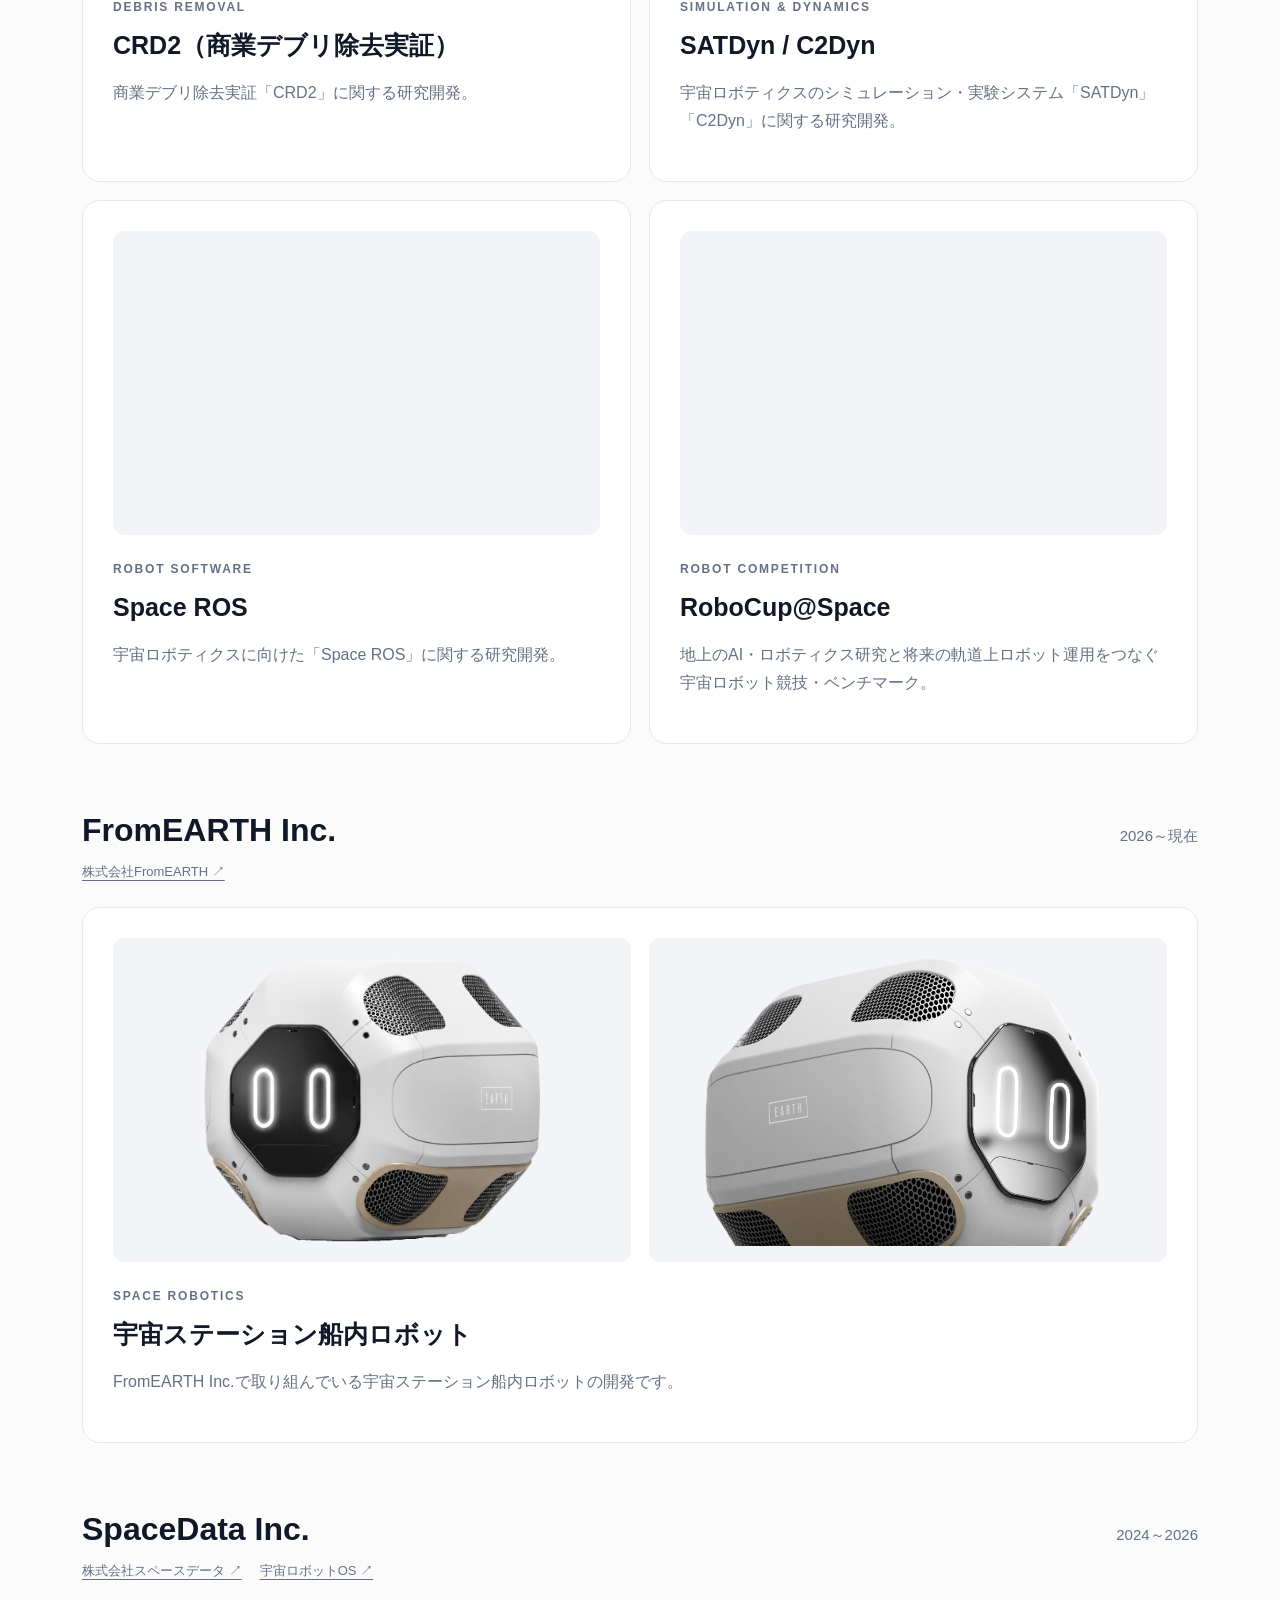
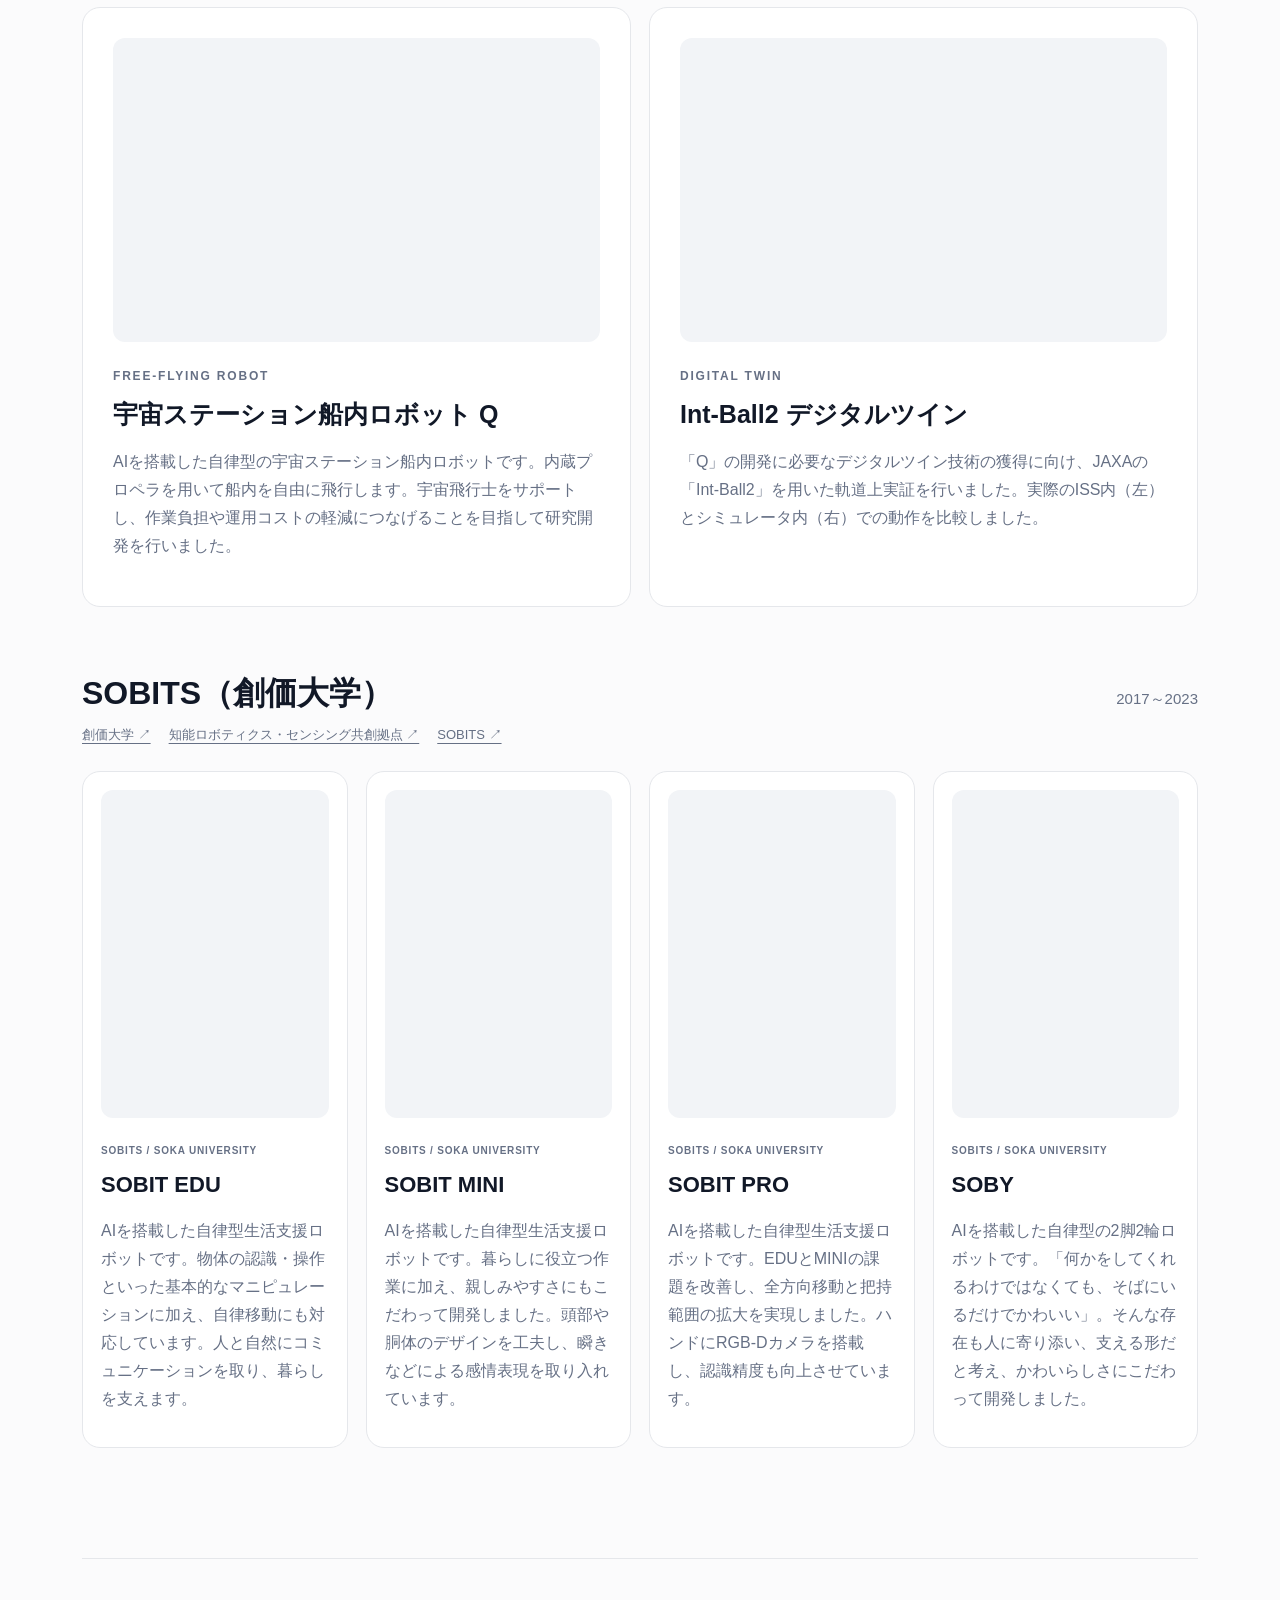
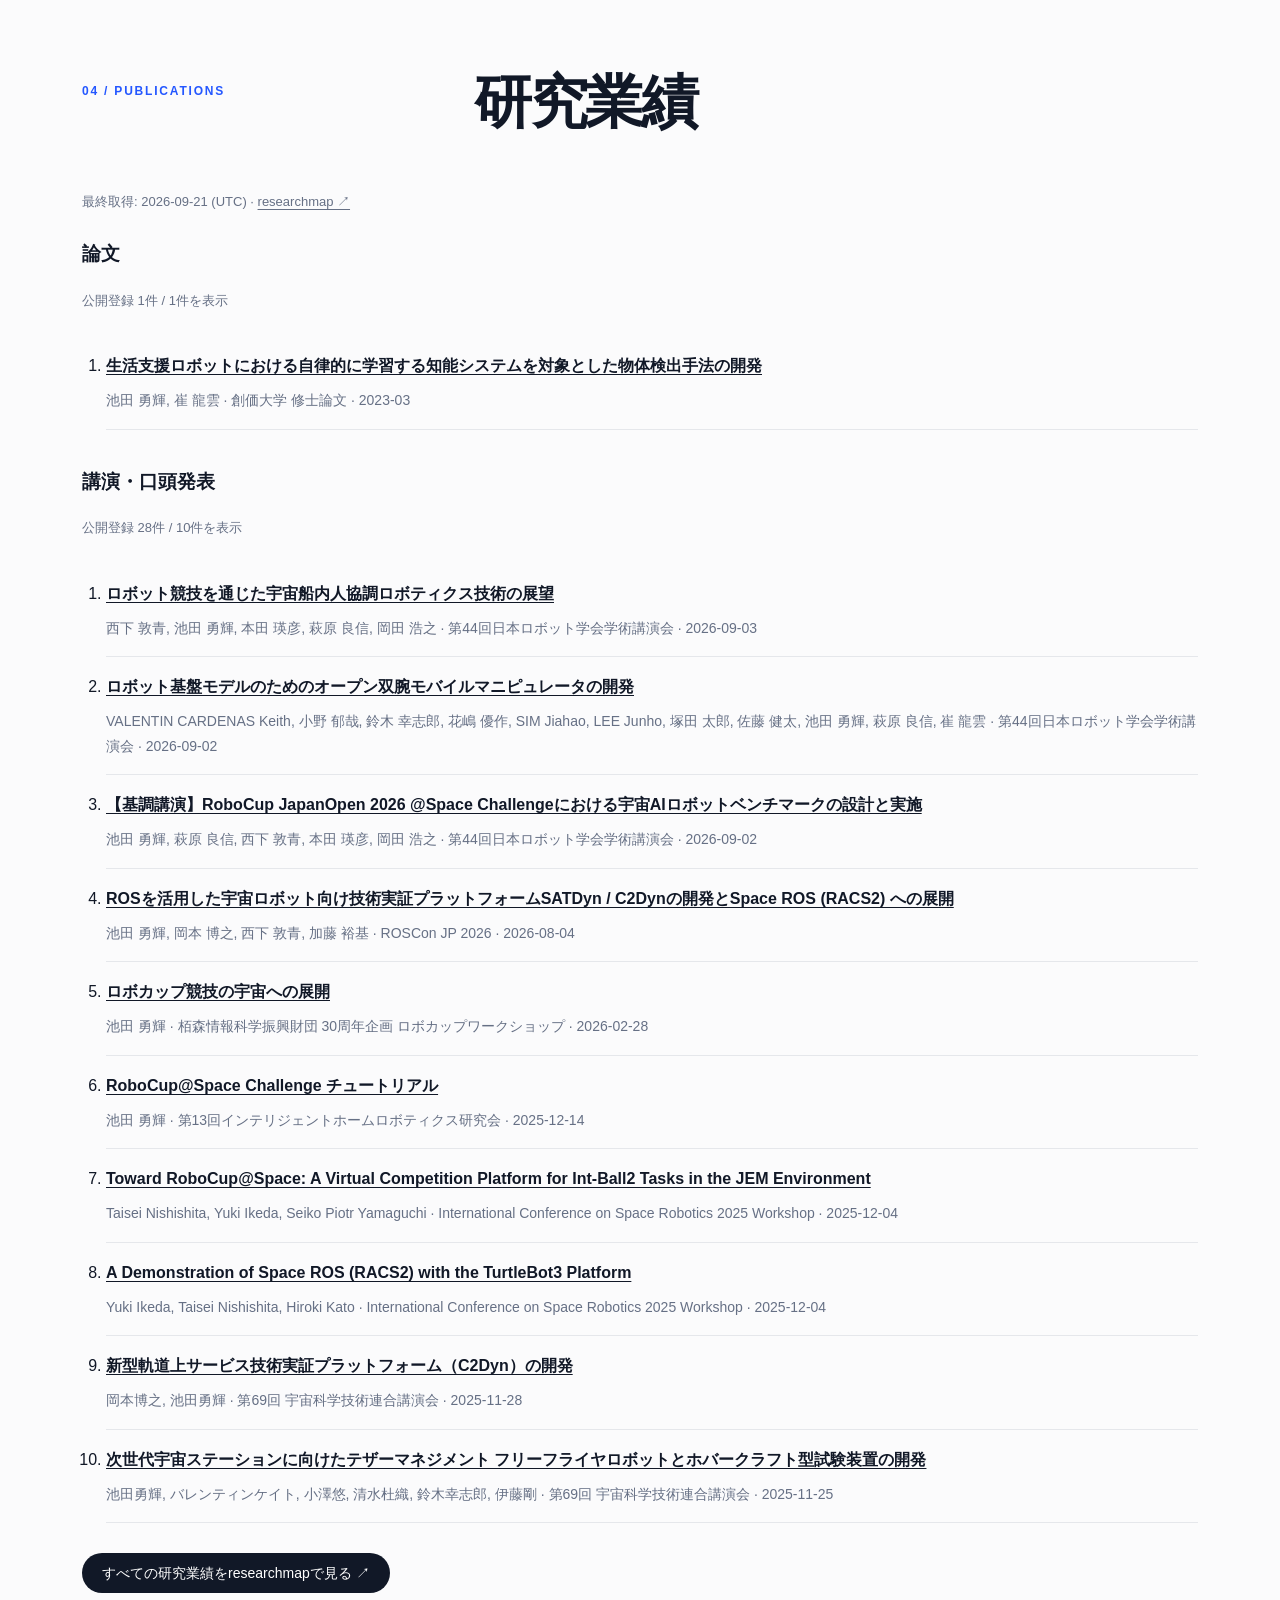
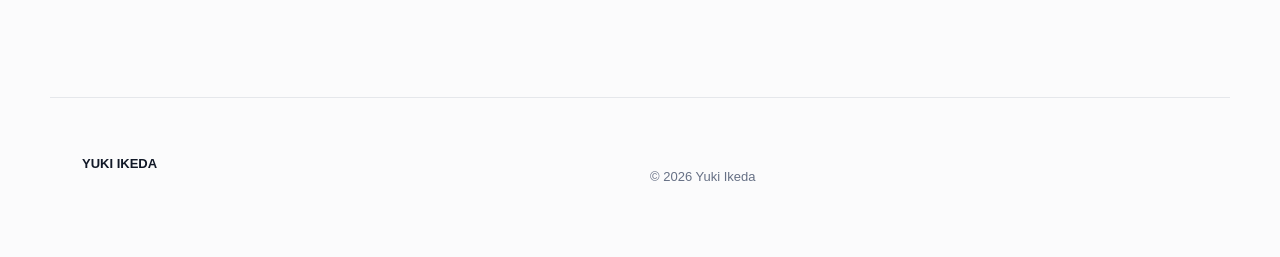
==== commit 80e5dde2: "Add files via upload" ====
--- a/index.html
+++ b/index.html
@@ -16,10 +16,9 @@
       <div class="rightnav">
         <nav>
           <a href="#about">About</a>
-          <a href="#research">Research</a>
+          <a href="#career">Career</a>
           <a href="#projects">Projects</a>
           <a href="#publications">Publications</a>
-          <a href="#career">Career</a>
         </nav>
         <a class="lang" href="en/" aria-label="Switch to English">EN</a>
       </div>
@@ -28,62 +27,61 @@
 
       <!-- トップ：氏名・研究テーマとプロフィール写真 -->
       <section class="hero">
-        <div class="hero-copy">
+        <div class="hero-identity">
           <p class="eyebrow">RESEARCHER · ROBOTICS ENGINEER</p>
           <h1>池 田 &nbsp; 勇 輝</h1>
           <p class="hero-name-en">Yuki Ikeda</p>
+        </div>
+        <div class="hero-portrait">
+          <img src="img/ikeda_yuki.jpg" alt="池田 勇輝" width="1921" height="1920" fetchpriority="high" decoding="async">
+        </div>
+        <div class="hero-details">
           <p class="hero-theme">宇宙 × AI × ロボット</p>
           <p class="lead">宇宙環境で、自律的に認識・判断・行動する<br>ロボットシステムの実現を目指しています。</p>
-          <div class="actions">
-            <a class="primary" href="#research">研究を見る</a>
-          </div>
 
           <!-- 白いアイコンを濃色背景に配置したプロフィールリンク -->
           <ul class="profile-links" aria-label="SNS・研究者プロフィール">
             <li>
-              <a href="https://twitter.com/YukiIkeda0810" aria-label="X" title="X">
+              <a href="https://twitter.com/YukiIkeda0810" aria-label="X" title="X" target="_blank" rel="noopener noreferrer">
                 <img src="icon/x.png" alt="" width="48" height="48" decoding="async">
               </a>
             </li>
             <li>
-              <a href="https://www.instagram.com/yuki.amazing/" aria-label="Instagram" title="Instagram">
+              <a href="https://www.instagram.com/yuki.amazing/" aria-label="Instagram" title="Instagram" target="_blank" rel="noopener noreferrer">
                 <img src="icon/instagram.png" alt="" width="48" height="48" decoding="async">
               </a>
             </li>
             <li>
-              <a href="https://www.facebook.com/profile.php?id=100005234762869" aria-label="Facebook" title="Facebook">
+              <a href="https://www.facebook.com/profile.php?id=100005234762869" aria-label="Facebook" title="Facebook" target="_blank" rel="noopener noreferrer">
                 <img src="icon/facebook.png" alt="" width="48" height="48" decoding="async">
               </a>
             </li>
             <li>
-              <a href="https://www.linkedin.com/in/%E5%8B%87%E8%BC%9D-yuki-%E6%B1%A0%E7%94%B0-ikeda-73440b222/" aria-label="LinkedIn" title="LinkedIn">
+              <a href="https://www.linkedin.com/in/%E5%8B%87%E8%BC%9D-yuki-%E6%B1%A0%E7%94%B0-ikeda-73440b222/" aria-label="LinkedIn" title="LinkedIn" target="_blank" rel="noopener noreferrer">
                 <img src="icon/linkedin.png" alt="" width="48" height="48" decoding="async">
               </a>
             </li>
             <li>
-              <a href="https://qiita.com/YukiIkeda_robot" aria-label="Qiita" title="Qiita">
+              <a href="https://qiita.com/YukiIkeda_robot" aria-label="Qiita" title="Qiita" target="_blank" rel="noopener noreferrer">
                 <img src="icon/qiita.png" alt="" width="48" height="48" decoding="async">
               </a>
             </li>
             <li>
-              <a href="https://github.com/Yuki-Ikeda0810" aria-label="GitHub" title="GitHub">
+              <a href="https://github.com/Yuki-Ikeda0810" aria-label="GitHub" title="GitHub" target="_blank" rel="noopener noreferrer">
                 <img src="icon/github.png" alt="" width="48" height="48" decoding="async">
               </a>
             </li>
             <li>
-              <a href="https://orcid.org/0009-0006-9242-6499" aria-label="ORCID" title="ORCID">
+              <a href="https://orcid.org/0009-0006-9242-6499" aria-label="ORCID" title="ORCID" target="_blank" rel="noopener noreferrer">
                 <img src="icon/orcid.png" alt="" width="48" height="48" decoding="async">
               </a>
             </li>
             <li>
-              <a href="https://researchmap.jp/yukiikeda" aria-label="researchmap" title="researchmap">
+              <a href="https://researchmap.jp/yukiikeda" aria-label="researchmap" title="researchmap" target="_blank" rel="noopener noreferrer">
                 <img src="icon/reseachmap.png" alt="" width="48" height="48" decoding="async">
               </a>
             </li>
           </ul>
-        </div>
-        <div class="hero-portrait">
-          <img src="img/ikeda_yuki.jpg" alt="池田 勇輝" width="1921" height="1920" fetchpriority="high" decoding="async">
         </div>
       </section>
 
@@ -91,7 +89,7 @@
       <section id="about">
         <div class="section-title">
           <p>01 / ABOUT</p>
-          <h2>地上の知能ロボティクス研究と<br>宇宙ロボティクスをつなぐ。</h2>
+          <h2>地上の知能ロボティクスと<br>宇宙ロボティクスをつなぐ。</h2>
         </div>
         <div class="about">
           <p>地上の知能ロボティクス、特に生活支援ロボットに取り組んできた経験と、JAXA入社後に宇宙ロボティクスの研究開発に携わってきた経験を生かし、
@@ -100,196 +98,16 @@
         </div>
       </section>
 
-      <!-- 研究分野 -->
-      <section id="research">
-        <div class="section-title">
-          <p>02 / RESEARCH</p>
-          <h2>研究分野</h2>
-        </div>
-        <div class="grid research">
-          <article>
-            <b>01</b>
-            <h3>Space Robotics</h3>
-            <p>有人・無人の宇宙活動を支援する自律ロボットシステム。</p>
-          </article>
-          <article>
-            <b>02</b>
-            <h3>Robot Learning</h3>
-            <p>人や環境との相互作用を通して能力を獲得・発達させる知能ロボット。</p>
-          </article>
-          <article>
-            <b>03</b>
-            <h3>Autonomous Robotics</h3>
-            <p>認識、計画、制御、学習を統合した自律ロボット技術。</p>
-          </article>
-          <article>
-            <b>04</b>
-            <h3>Human–Robot Interaction</h3>
-            <p>人とロボットの自然なコミュニケーションと協働。</p>
-          </article>
-        </div>
-      </section>
-
-      <!-- 開発組織ごとのプロジェクト -->
-      <section id="projects">
-        <div class="section-title">
-          <p>03 / PROJECTS</p>
-          <h2>主要プロジェクト</h2>
-        </div>
-
-        <!-- JAXA -->
-        <div class="project-group" aria-labelledby="jaxa-title">
-          <div class="organization-header">
-            <h3 class="organization-heading" id="jaxa-title">JAXA</h3>
-            <p class="organization-period">2023～現在</p>
-          </div>
-          <div class="grid projects">
-            <article>
-              <div class="visual project-image">
-                <img src="img/crd2.png" alt="CRD2（商業デブリ除去実証）" width="3478" height="1957" loading="lazy" decoding="async">
-              </div>
-              <p class="tag">DEBRIS REMOVAL</p>
-              <h4>CRD2（商業デブリ除去実証）</h4>
-              <p>商業デブリ除去実証「CRD2」に関する研究開発。</p>
-            </article>
-            <article>
-              <div class="visual project-image">
-                <img src="img/satdyn_c2dyn.png" alt="SATDyn / C2Dyn" width="4400" height="2475" loading="lazy" decoding="async">
-              </div>
-              <p class="tag">SIMULATION &amp; DYNAMICS</p>
-              <h4>SATDyn / C2Dyn</h4>
-              <p>宇宙ロボティクスのシミュレーション・実験システム「SATDyn」「C2Dyn」に関する研究開発。</p>
-            </article>
-            <article>
-              <div class="visual project-image">
-                <img src="img/space_ros.png" alt="Space ROS" width="3270" height="1839" loading="lazy" decoding="async">
-              </div>
-              <p class="tag">ROBOT SOFTWARE</p>
-              <h4>Space ROS</h4>
-              <p>宇宙ロボティクスに向けた「Space ROS」に関する研究開発。</p>
-            </article>
-            <article>
-              <div class="visual project-image">
-                <img src="img/robocup_space.png" alt="RoboCup@Space" width="4400" height="2475" loading="lazy" decoding="async">
-              </div>
-              <p class="tag">ROBOT COMPETITION</p>
-              <h4>RoboCup@Space</h4>
-              <p>地上のAI・ロボティクス研究と将来の軌道上ロボット運用をつなぐ宇宙ロボット競技・ベンチマーク。</p>
-            </article>
-          </div>
-        </div>
-
-        <!-- SpaceData Inc. -->
-        <div class="project-group" aria-labelledby="spacedata-title">
-          <div class="organization-header">
-            <h3 class="organization-heading" id="spacedata-title">SpaceData Inc.</h3>
-            <p class="organization-period">2024～2026</p>
-          </div>
-          <div class="grid projects">
-            <article>
-              <div class="visual project-image">
-                <img src="img/bot_q.png" alt="Q" width="561" height="548" loading="lazy" decoding="async">
-              </div>
-              <p class="tag">FREE-FLYING ROBOT</p>
-              <h4>宇宙ステーション船内ロボット Q</h4>
-              <p>AIを搭載した自律型の宇宙ステーション船内ロボットです。内蔵プロペラを用いて船内を自由に飛行します。宇宙飛行士をサポートし、作業負担や運用コストの軽減につなげることを目指して研究開発を行いました。</p>
-            </article>
-            <article>
-              <div class="visual project-image">
-                <img src="img/ib2_digitaltwin.jpg" alt="Int-Ball2 デジタルツイン" width="1920" height="1080" loading="lazy" decoding="async">
-              </div>
-              <p class="tag">DIGITAL TWIN</p>
-              <h4>Int-Ball2 デジタルツイン</h4>
-              <p>「Q」の開発に必要なデジタルツイン技術の獲得に向け、JAXAの「Int-Ball2」を用いた軌道上実証を行いました。実際のISS内（左）とシミュレータ内（右）での動作を比較しました。</p>
-            </article>
-          </div>
-        </div>
-
-        <!-- SOBITS（創価大学）-->
-        <div class="project-group" aria-labelledby="sobits-title">
-          <div class="organization-header">
-            <h3 class="organization-heading" id="sobits-title">SOBITS（創価大学）</h3>
-            <p class="organization-period">2017～2023</p>
-          </div>
-          <div class="grid projects sobits-projects">
-            <article>
-              <div class="visual project-image">
-                <img src="img/sobit_edu.png" alt="SOBIT EDU" width="540" height="780" loading="lazy" decoding="async">
-              </div>
-              <p class="tag">SOBITS / SOKA UNIVERSITY</p>
-              <h4>SOBIT EDU</h4>
-              <p>AIを搭載した自律型生活支援ロボットです。物体の認識・操作といった基本的なマニピュレーションに加え、自律移動にも対応しています。人と自然にコミュニケーションを取り、暮らしを支えます。</p>
-            </article>
-            <article>
-              <div class="visual project-image">
-                <img src="img/sobit_mini.png" alt="SOBIT MINI" width="540" height="780" loading="lazy" decoding="async">
-              </div>
-              <p class="tag">SOBITS / SOKA UNIVERSITY</p>
-              <h4>SOBIT MINI</h4>
-              <p>AIを搭載した自律型生活支援ロボットです。暮らしに役立つ作業に加え、親しみやすさにもこだわって開発しました。頭部や胴体のデザインを工夫し、瞬きなどによる感情表現を取り入れています。</p>
-            </article>
-            <article>
-              <div class="visual project-image">
-                <img src="img/sobit_pro.png" alt="SOBIT PRO" width="540" height="780" loading="lazy" decoding="async">
-              </div>
-              <p class="tag">SOBITS / SOKA UNIVERSITY</p>
-              <h4>SOBIT PRO</h4>
-              <p>AIを搭載した自律型生活支援ロボットです。EDUとMINIの課題を改善し、全方向移動と把持範囲の拡大を実現しました。ハンドにRGB-Dカメラを搭載し、認識精度も向上させています。</p>
-            </article>
-            <article>
-              <div class="visual project-image">
-                <img src="img/soby.png" alt="SOBY" width="540" height="780" loading="lazy" decoding="async">
-              </div>
-              <p class="tag">SOBITS / SOKA UNIVERSITY</p>
-              <h4>SOBY</h4>
-              <p>AIを搭載した自律型の2脚2輪ロボットです。「何かをしてくれるわけではなくても、そばにいるだけでかわいい」。そんな存在も人に寄り添い、支える形だと考え、かわいらしさにこだわって開発しました。</p>
-            </article>
-          </div>
-        </div>
-
-      </section>
-
-      <!-- 研究業績 -->
-      <section id="publications">
-        <div class="section-title">
-          <p>04 / PUBLICATIONS</p>
-          <h2>研究業績</h2>
-        </div>
-        <!-- researchmap:publications:start -->
-        <p class="sync-note">最終取得: 2026-09-21 (UTC) · <a href="https://researchmap.jp/yukiikeda">researchmap ↗</a></p>
-        <h3>論文</h3>
-        <p class="sync-note">公開登録 1件 / 1件を表示</p>
-        <ol class="publication-list">
-        <li><a href="https://researchmap.jp/yukiikeda/published_papers/45884820">生活支援ロボットにおける自律的に学習する知能システムを対象とした物体検出手法の開発</a><p>池田 勇輝, 崔 龍雲 · 創価大学 修士論文 · 2023-03</p></li>
-        </ol>
-        <h3>講演・口頭発表</h3>
-        <p class="sync-note">公開登録 28件 / 10件を表示</p>
-        <ol class="publication-list">
-        <li><a href="https://researchmap.jp/yukiikeda/presentations/54892330">ロボット競技を通じた宇宙船内人協調ロボティクス技術の展望</a><p>西下 敦青, 池田 勇輝, 本田 瑛彦, 萩原 良信, 岡田 浩之 · 第44回日本ロボット学会学術講演会 · 2026-09-03</p></li>
-        <li><a href="https://researchmap.jp/yukiikeda/presentations/54892338">ロボット基盤モデルのためのオープン双腕モバイルマニピュレータの開発</a><p>VALENTIN CARDENAS Keith, 小野 郁哉, 鈴木 幸志郎, 花嶋 優作, SIM Jiahao, LEE Junho, 塚田 太郎, 佐藤 健太, 池田 勇輝, 萩原 良信, 崔 龍雲 · 第44回日本ロボット学会学術講演会 · 2026-09-02</p></li>
-        <li><a href="https://researchmap.jp/yukiikeda/presentations/54892323">【基調講演】RoboCup JapanOpen 2026 @Space Challengeにおける宇宙AIロボットベンチマークの設計と実施</a><p>池田 勇輝, 萩原 良信, 西下 敦青, 本田 瑛彦, 岡田 浩之 · 第44回日本ロボット学会学術講演会 · 2026-09-02</p></li>
-        <li><a href="https://researchmap.jp/yukiikeda/presentations/54581089">ROSを活用した宇宙ロボット向け技術実証プラットフォームSATDyn / C2Dynの開発とSpace ROS (RACS2) への展開</a><p>池田 勇輝, 岡本 博之, 西下 敦青, 加藤 裕基 · ROSCon JP 2026 · 2026-08-04</p></li>
-        <li><a href="https://researchmap.jp/yukiikeda/presentations/54892416">ロボカップ競技の宇宙への展開</a><p>池田 勇輝 · 栢森情報科学振興財団 30周年企画 ロボカップワークショップ · 2026-02-28</p></li>
-        <li><a href="https://researchmap.jp/yukiikeda/presentations/51863394">RoboCup@Space Challenge チュートリアル</a><p>池田 勇輝 · 第13回インテリジェントホームロボティクス研究会 · 2025-12-14</p></li>
-        <li><a href="https://researchmap.jp/yukiikeda/presentations/51863377">Toward RoboCup@Space: A Virtual Competition Platform for Int-Ball2 Tasks in the JEM Environment</a><p>Taisei Nishishita, Yuki Ikeda, Seiko Piotr Yamaguchi · International Conference on Space Robotics 2025 Workshop · 2025-12-04</p></li>
-        <li><a href="https://researchmap.jp/yukiikeda/presentations/51863329">A Demonstration of Space ROS (RACS2) with the TurtleBot3 Platform</a><p>Yuki Ikeda, Taisei Nishishita, Hiroki Kato · International Conference on Space Robotics 2025 Workshop · 2025-12-04</p></li>
-        <li><a href="https://researchmap.jp/yukiikeda/presentations/51863306">新型軌道上サービス技術実証プラットフォーム（C2Dyn）の開発</a><p>岡本博之, 池田勇輝 · 第69回 宇宙科学技術連合講演会 · 2025-11-28</p></li>
-        <li><a href="https://researchmap.jp/yukiikeda/presentations/51864378">次世代宇宙ステーションに向けたテザーマネジメント フリーフライヤロボットとホバークラフト型試験装置の開発</a><p>池田勇輝, バレンティンケイト, 小澤悠, 清水杜織, 鈴木幸志郎, 伊藤剛 · 第69回 宇宙科学技術連合講演会 · 2025-11-25</p></li>
-        </ol>
-        <a class="primary" href="https://researchmap.jp/yukiikeda">すべての研究業績をresearchmapで見る ↗</a>
-        <!-- researchmap:publications:end -->
-      </section>
-
       <!-- researchmapの公開情報から自動生成 -->
       <section id="career">
         <!-- researchmap:career:start -->
-        <div class="section-title"><p>05 / CAREER</p><h2>所属・経歴</h2></div>
-        <p class="sync-note">最終取得: 2026-09-21 (UTC) · <a href="https://researchmap.jp/yukiikeda">researchmap ↗</a></p>
+        <div class="section-title"><p>02 / CAREER</p><h2>所属・経歴</h2></div>
+        <p class="sync-note">最終取得: 2026-09-21 (UTC) · <a href="https://researchmap.jp/yukiikeda" target="_blank" rel="noopener noreferrer">researchmap ↗</a></p>
         <h3>現在の所属</h3>
         <ul class="affiliation-list">
         <li>JAXA (国立研究開発法人宇宙航空研究開発機構) / 研究開発部門</li>
         <li>株式会社FromEARTH (JAXAスタートアップ) / 代表取締役 CEO</li>
-        <li>創価大学大学院 / 理工学研究科 情報システム工学専攻  / 博士後期課程 (博士)</li>
+        <li>創価大学大学院 / 理工学研究科 情報システム工学専攻 / 博士後期課程 (博士)</li>
         <li>創価大学 / 知能ロボティクス・センシング共創センター / 拠点研究者</li>
         </ul>
         <h3>経歴</h3>
@@ -302,12 +120,209 @@
         <!-- researchmap:career:end -->
       </section>
 
+      <!-- 開発組織ごとのプロジェクト -->
+      <section id="projects">
+        <div class="section-title">
+          <p>03 / PROJECTS</p>
+          <h2>主要プロジェクト</h2>
+        </div>
+
+        <!-- JAXA -->
+        <div class="project-group" aria-labelledby="jaxa-title">
+          <div class="organization-header">
+            <div class="organization-name">
+              <h3 class="organization-heading" id="jaxa-title">JAXA</h3>
+              <div class="organization-links">
+                <a class="organization-link" href="https://www.jaxa.jp/" target="_blank" rel="noopener noreferrer">宇宙航空研究開発機構（JAXA） ↗</a>
+              </div>
+            </div>
+            <p class="organization-period">2023～現在</p>
+          </div>
+          <div class="grid projects">
+            <article>
+              <div class="visual project-image">
+                <img src="img/crd2.png" alt="CRD2（商業デブリ除去実証）" width="3478" height="1957" loading="lazy" decoding="async">
+              </div>
+              <p class="tag">DEBRIS REMOVAL</p>
+              <h4>CRD2（商業デブリ除去実証）</h4>
+              <p>商業デブリ除去実証「CRD2」に関する研究開発。</p>
+            </article>
+            <article>
+              <div class="visual project-image">
+                <img src="img/satdyn_c2dyn.png" alt="SATDyn / C2Dyn" width="4400" height="2475" loading="lazy" decoding="async">
+              </div>
+              <p class="tag">SIMULATION &amp; DYNAMICS</p>
+              <h4>SATDyn / C2Dyn</h4>
+              <p>宇宙ロボティクスのシミュレーション・実験システム「SATDyn」「C2Dyn」に関する研究開発。</p>
+            </article>
+            <article>
+              <div class="visual project-image">
+                <img src="img/space_ros.png" alt="Space ROS" width="3270" height="1839" loading="lazy" decoding="async">
+              </div>
+              <p class="tag">ROBOT SOFTWARE</p>
+              <h4>Space ROS</h4>
+              <p>宇宙ロボティクスに向けた「Space ROS」に関する研究開発。</p>
+            </article>
+            <article>
+              <div class="visual project-image">
+                <img src="img/robocup_space.png" alt="RoboCup@Space" width="4400" height="2475" loading="lazy" decoding="async">
+              </div>
+              <p class="tag">ROBOT COMPETITION</p>
+              <h4>RoboCup@Space</h4>
+              <p>地上のAI・ロボティクス研究と将来の軌道上ロボット運用をつなぐ宇宙ロボット競技・ベンチマーク。</p>
+            </article>
+          </div>
+        </div>
+
+        <!-- FromEARTH Inc. -->
+        <div class="project-group" aria-labelledby="fromearth-title">
+          <div class="organization-header">
+            <div class="organization-name">
+              <h3 class="organization-heading" id="fromearth-title">FromEARTH Inc.</h3>
+              <div class="organization-links">
+                <a class="organization-link" href="https://www.fe-robotics.com/" target="_blank" rel="noopener noreferrer">株式会社FromEARTH ↗</a>
+              </div>
+            </div>
+            <p class="organization-period">2026～現在</p>
+          </div>
+          <div class="grid projects projects-single">
+            <article>
+              <!-- 同じロボットの2枚の画像 -->
+              <div class="project-gallery">
+                <div class="visual project-image">
+                  <img src="img/bot_fe_01.png" alt="FromEARTH Inc.の宇宙ステーション船内ロボット（画像1）" width="1254" height="1254" loading="lazy" decoding="async">
+                </div>
+                <div class="visual project-image">
+                  <img src="img/bot_fe_02.png" alt="FromEARTH Inc.の宇宙ステーション船内ロボット（画像2）" width="4352" height="2445" loading="lazy" decoding="async">
+                </div>
+              </div>
+              <p class="tag">SPACE ROBOTICS</p>
+              <h4>宇宙ステーション船内ロボット</h4>
+              <p>FromEARTH Inc.で取り組んでいる宇宙ステーション船内ロボットの開発です。</p>
+            </article>
+          </div>
+        </div>
+
+        <!-- SpaceData Inc. -->
+        <div class="project-group" aria-labelledby="spacedata-title">
+          <div class="organization-header">
+            <div class="organization-name">
+              <h3 class="organization-heading" id="spacedata-title">SpaceData Inc.</h3>
+              <div class="organization-links">
+                <a class="organization-link" href="https://spacedata.jp/" target="_blank" rel="noopener noreferrer">株式会社スペースデータ ↗</a>
+                <a class="organization-link" href="https://spacedata.jp/business/space-robot" target="_blank" rel="noopener noreferrer">宇宙ロボットOS ↗</a>
+              </div>
+            </div>
+            <p class="organization-period">2024～2026</p>
+          </div>
+          <div class="grid projects">
+            <article>
+              <div class="visual project-image">
+                <img src="img/bot_q.png" alt="Q" width="561" height="548" loading="lazy" decoding="async">
+              </div>
+              <p class="tag">FREE-FLYING ROBOT</p>
+              <h4>宇宙ステーション船内ロボット Q</h4>
+              <p>AIを搭載した自律型の宇宙ステーション船内ロボットです。内蔵プロペラを用いて船内を自由に飛行します。宇宙飛行士をサポートし、作業負担や運用コストの軽減につなげることを目指して研究開発を行いました。</p>
+            </article>
+            <article>
+              <div class="visual project-image">
+                <img src="img/ib2_digitaltwin.jpg" alt="Int-Ball2 デジタルツイン" width="1920" height="1080" loading="lazy" decoding="async">
+              </div>
+              <p class="tag">DIGITAL TWIN</p>
+              <h4>Int-Ball2 デジタルツイン</h4>
+              <p>「Q」の開発に必要なデジタルツイン技術の獲得に向け、JAXAの「Int-Ball2」を用いた軌道上実証を行いました。実際のISS内（左）とシミュレータ内（右）での動作を比較しました。</p>
+            </article>
+          </div>
+        </div>
+
+        <!-- SOBITS（創価大学）-->
+        <div class="project-group" aria-labelledby="sobits-title">
+          <div class="organization-header">
+            <div class="organization-name">
+              <h3 class="organization-heading" id="sobits-title">SOBITS（創価大学）</h3>
+              <div class="organization-links">
+                <a class="organization-link" href="https://www.soka.ac.jp/" target="_blank" rel="noopener noreferrer">創価大学 ↗</a>
+                <a class="organization-link" href="https://ciros-soka.github.io/" target="_blank" rel="noopener noreferrer">知能ロボティクス・センシング共創拠点 ↗</a>
+                <a class="organization-link" href="https://home.soka.ac.jp/~teamsobits/" target="_blank" rel="noopener noreferrer">SOBITS ↗</a>
+              </div>
+            </div>
+            <p class="organization-period">2017～2023</p>
+          </div>
+          <div class="grid projects sobits-projects">
+            <article>
+              <div class="visual project-image">
+                <img src="img/sobit_edu.png" alt="SOBIT EDU" width="540" height="780" loading="lazy" decoding="async">
+              </div>
+              <p class="tag">SOBITS / SOKA UNIVERSITY</p>
+              <h4>SOBIT EDU</h4>
+              <p>AIを搭載した自律型生活支援ロボットです。物体の認識・操作といった基本的なマニピュレーションに加え、自律移動にも対応しています。人と自然にコミュニケーションを取り、暮らしを支えます。</p>
+            </article>
+            <article>
+              <div class="visual project-image">
+                <img src="img/sobit_mini.png" alt="SOBIT MINI" width="540" height="780" loading="lazy" decoding="async">
+              </div>
+              <p class="tag">SOBITS / SOKA UNIVERSITY</p>
+              <h4>SOBIT MINI</h4>
+              <p>AIを搭載した自律型生活支援ロボットです。暮らしに役立つ作業に加え、親しみやすさにもこだわって開発しました。頭部や胴体のデザインを工夫し、瞬きなどによる感情表現を取り入れています。</p>
+            </article>
+            <article>
+              <div class="visual project-image">
+                <img src="img/sobit_pro.png" alt="SOBIT PRO" width="540" height="780" loading="lazy" decoding="async">
+              </div>
+              <p class="tag">SOBITS / SOKA UNIVERSITY</p>
+              <h4>SOBIT PRO</h4>
+              <p>AIを搭載した自律型生活支援ロボットです。EDUとMINIの課題を改善し、全方向移動と把持範囲の拡大を実現しました。ハンドにRGB-Dカメラを搭載し、認識精度も向上させています。</p>
+            </article>
+            <article>
+              <div class="visual project-image">
+                <img src="img/soby.png" alt="SOBY" width="540" height="780" loading="lazy" decoding="async">
+              </div>
+              <p class="tag">SOBITS / SOKA UNIVERSITY</p>
+              <h4>SOBY</h4>
+              <p>AIを搭載した自律型の2脚2輪ロボットです。「何かをしてくれるわけではなくても、そばにいるだけでかわいい」。そんな存在も人に寄り添い、支える形だと考え、かわいらしさにこだわって開発しました。</p>
+            </article>
+          </div>
+        </div>
+
+      </section>
+
+      <!-- 研究業績 -->
+      <section id="publications">
+        <div class="section-title">
+          <p>04 / PUBLICATIONS</p>
+          <h2>研究業績</h2>
+        </div>
+        <!-- researchmap:publications:start -->
+        <p class="sync-note">最終取得: 2026-09-21 (UTC) · <a href="https://researchmap.jp/yukiikeda" target="_blank" rel="noopener noreferrer">researchmap ↗</a></p>
+        <h3>論文</h3>
+        <p class="sync-note">公開登録 1件 / 1件を表示</p>
+        <ol class="publication-list">
+        <li><a href="https://researchmap.jp/yukiikeda/published_papers/45884820" target="_blank" rel="noopener noreferrer">生活支援ロボットにおける自律的に学習する知能システムを対象とした物体検出手法の開発</a><p>池田 勇輝, 崔 龍雲 · 創価大学 修士論文 · 2023-03</p></li>
+        </ol>
+        <h3>講演・口頭発表</h3>
+        <p class="sync-note">公開登録 28件 / 10件を表示</p>
+        <ol class="publication-list">
+        <li><a href="https://researchmap.jp/yukiikeda/presentations/54892330" target="_blank" rel="noopener noreferrer">ロボット競技を通じた宇宙船内人協調ロボティクス技術の展望</a><p>西下 敦青, 池田 勇輝, 本田 瑛彦, 萩原 良信, 岡田 浩之 · 第44回日本ロボット学会学術講演会 · 2026-09-03</p></li>
+        <li><a href="https://researchmap.jp/yukiikeda/presentations/54892338" target="_blank" rel="noopener noreferrer">ロボット基盤モデルのためのオープン双腕モバイルマニピュレータの開発</a><p>VALENTIN CARDENAS Keith, 小野 郁哉, 鈴木 幸志郎, 花嶋 優作, SIM Jiahao, LEE Junho, 塚田 太郎, 佐藤 健太, 池田 勇輝, 萩原 良信, 崔 龍雲 · 第44回日本ロボット学会学術講演会 · 2026-09-02</p></li>
+        <li><a href="https://researchmap.jp/yukiikeda/presentations/54892323" target="_blank" rel="noopener noreferrer">【基調講演】RoboCup JapanOpen 2026 @Space Challengeにおける宇宙AIロボットベンチマークの設計と実施</a><p>池田 勇輝, 萩原 良信, 西下 敦青, 本田 瑛彦, 岡田 浩之 · 第44回日本ロボット学会学術講演会 · 2026-09-02</p></li>
+        <li><a href="https://researchmap.jp/yukiikeda/presentations/54581089" target="_blank" rel="noopener noreferrer">ROSを活用した宇宙ロボット向け技術実証プラットフォームSATDyn / C2Dynの開発とSpace ROS (RACS2) への展開</a><p>池田 勇輝, 岡本 博之, 西下 敦青, 加藤 裕基 · ROSCon JP 2026 · 2026-08-04</p></li>
+        <li><a href="https://researchmap.jp/yukiikeda/presentations/54892416" target="_blank" rel="noopener noreferrer">ロボカップ競技の宇宙への展開</a><p>池田 勇輝 · 栢森情報科学振興財団 30周年企画 ロボカップワークショップ · 2026-02-28</p></li>
+        <li><a href="https://researchmap.jp/yukiikeda/presentations/51863394" target="_blank" rel="noopener noreferrer">RoboCup@Space Challenge チュートリアル</a><p>池田 勇輝 · 第13回インテリジェントホームロボティクス研究会 · 2025-12-14</p></li>
+        <li><a href="https://researchmap.jp/yukiikeda/presentations/51863377" target="_blank" rel="noopener noreferrer">Toward RoboCup@Space: A Virtual Competition Platform for Int-Ball2 Tasks in the JEM Environment</a><p>Taisei Nishishita, Yuki Ikeda, Seiko Piotr Yamaguchi · International Conference on Space Robotics 2025 Workshop · 2025-12-04</p></li>
+        <li><a href="https://researchmap.jp/yukiikeda/presentations/51863329" target="_blank" rel="noopener noreferrer">A Demonstration of Space ROS (RACS2) with the TurtleBot3 Platform</a><p>Yuki Ikeda, Taisei Nishishita, Hiroki Kato · International Conference on Space Robotics 2025 Workshop · 2025-12-04</p></li>
+        <li><a href="https://researchmap.jp/yukiikeda/presentations/51863306" target="_blank" rel="noopener noreferrer">新型軌道上サービス技術実証プラットフォーム（C2Dyn）の開発</a><p>岡本博之, 池田勇輝 · 第69回 宇宙科学技術連合講演会 · 2025-11-28</p></li>
+        <li><a href="https://researchmap.jp/yukiikeda/presentations/51864378" target="_blank" rel="noopener noreferrer">次世代宇宙ステーションに向けたテザーマネジメント フリーフライヤロボットとホバークラフト型試験装置の開発</a><p>池田勇輝, バレンティンケイト, 小澤悠, 清水杜織, 鈴木幸志郎, 伊藤剛 · 第69回 宇宙科学技術連合講演会 · 2025-11-25</p></li>
+        </ol>
+        <a class="primary" href="https://researchmap.jp/yukiikeda" target="_blank" rel="noopener noreferrer">すべての研究業績をresearchmapで見る ↗</a>
+        <!-- researchmap:publications:end -->
+      </section>
+
+
     </main>
 
     <!-- フッター -->
     <footer>
       <b>YUKI IKEDA</b>
-      <p>宇宙 × AI × ロボット</p>
       <p>© 2026 Yuki Ikeda</p>
     </footer>
   </body>
--- a/assets/style.css
+++ b/assets/style.css
@@ -236,7 +236,7 @@
   padding-top: 55px;
   padding-bottom: 55px;
   display: grid;
-  grid-template-columns: 1fr 2fr 1fr;
+  grid-template-columns: 1fr 1fr;
   gap: 20px;
   color: var(--muted);
   font-size: 13px;
@@ -372,7 +372,7 @@
   gap: clamp(28px, 5vw, 64px);
 }
 
-.hero-copy {
+.hero-identity, .hero-details {
   min-width: 0;
 }
 
@@ -554,3 +554,91 @@
   font-weight: 600;
   overflow-wrap: anywhere;
 }
+
+/* HTMLの順序は氏名→写真→テーマ・リンク。PCでは写真を右側に配置。 */
+.hero {
+  grid-template-areas: "identity portrait" "details portrait";
+  row-gap: 0;
+}
+.hero-identity {
+  grid-area: identity;
+  align-self: end;
+}
+.hero-details {
+  grid-area: details;
+  align-self: start;
+}
+.hero-portrait {
+  grid-area: portrait;
+}
+
+/* FromEARTHの船内ロボットを2枚の画像で紹介。 */
+.project-gallery {
+  display: grid;
+  grid-template-columns: repeat(2, minmax(0, 1fr));
+  gap: 18px;
+  margin-bottom: 24px;
+}
+.project-gallery .project-image {
+  margin-bottom: 0;
+}
+@media (max-width: 760px) {
+  .hero {
+    grid-template-areas: "identity" "portrait" "details";
+    row-gap: 24px;
+  }
+  .hero-identity .hero-name-en {
+    margin-bottom: 0;
+  }
+  .hero-identity h1 {
+    margin-bottom: 12px;
+  }
+  .hero-details .lead br {
+    display: none;
+  }
+  .project-gallery {
+    grid-template-columns: 1fr;
+  }
+}
+
+/* 組織名から公式サイトへ移動。 */
+.organization-name {
+  display: flex;
+  align-items: baseline;
+  flex-wrap: wrap;
+  gap: 8px 16px;
+}
+.organization-link {
+  color: var(--muted);
+  font-size: 13px;
+  font-weight: 400;
+  white-space: nowrap;
+  text-decoration: underline;
+  text-underline-offset: 4px;
+}
+.organization-link:hover {
+  text-decoration-thickness: 2px;
+}
+.organization-link:focus-visible {
+  outline: 2px solid var(--accent);
+  outline-offset: 4px;
+}
+
+/* SOBITSの関連サイトを見出しの下にまとめる。 */
+.organization-links {
+  display: flex;
+  flex-wrap: wrap;
+  gap: 8px 18px;
+  flex-basis: 100%;
+}
+.organization-links .organization-link {
+  white-space: normal;
+}
+
+/* PCでは写真を少し上へ。スマートフォンの表示順序は維持。 */
+@media (min-width: 761px) {
+  .hero-portrait {
+    position: relative;
+    top: -48px;
+  }
+}
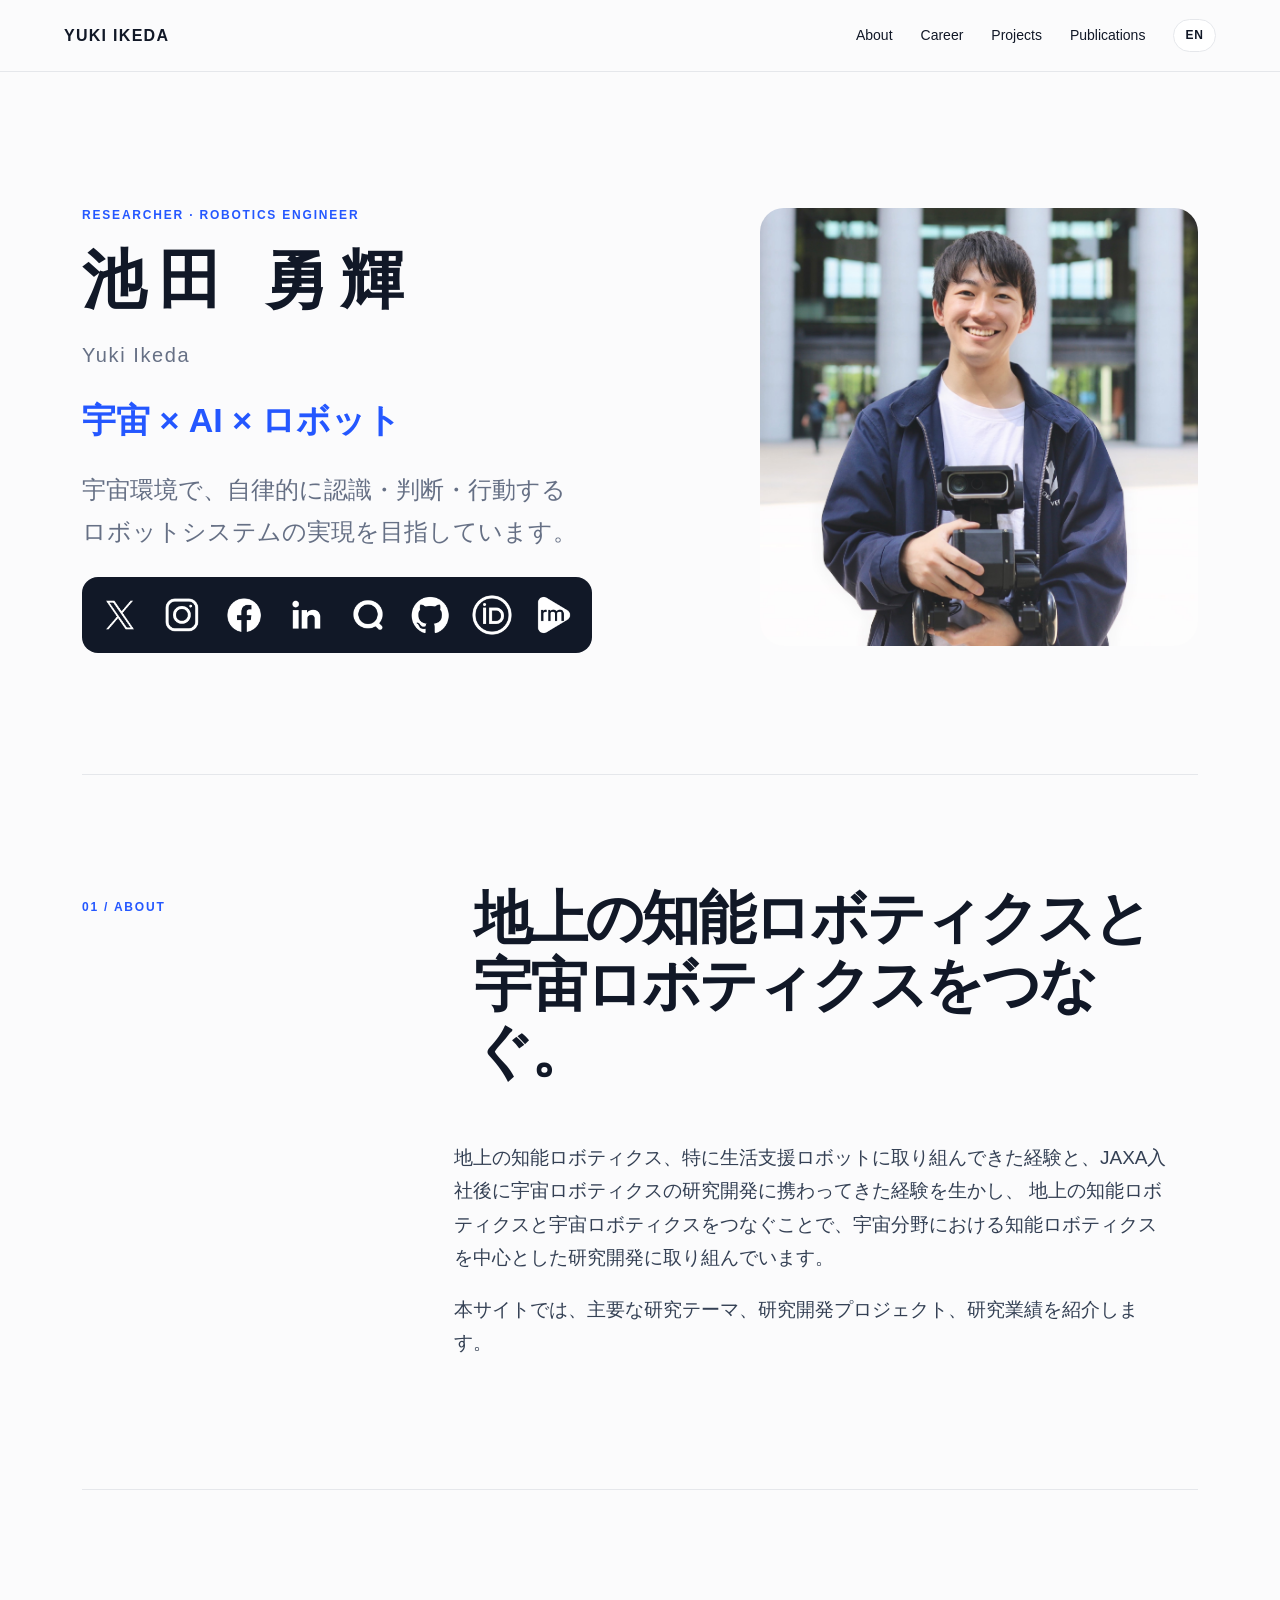
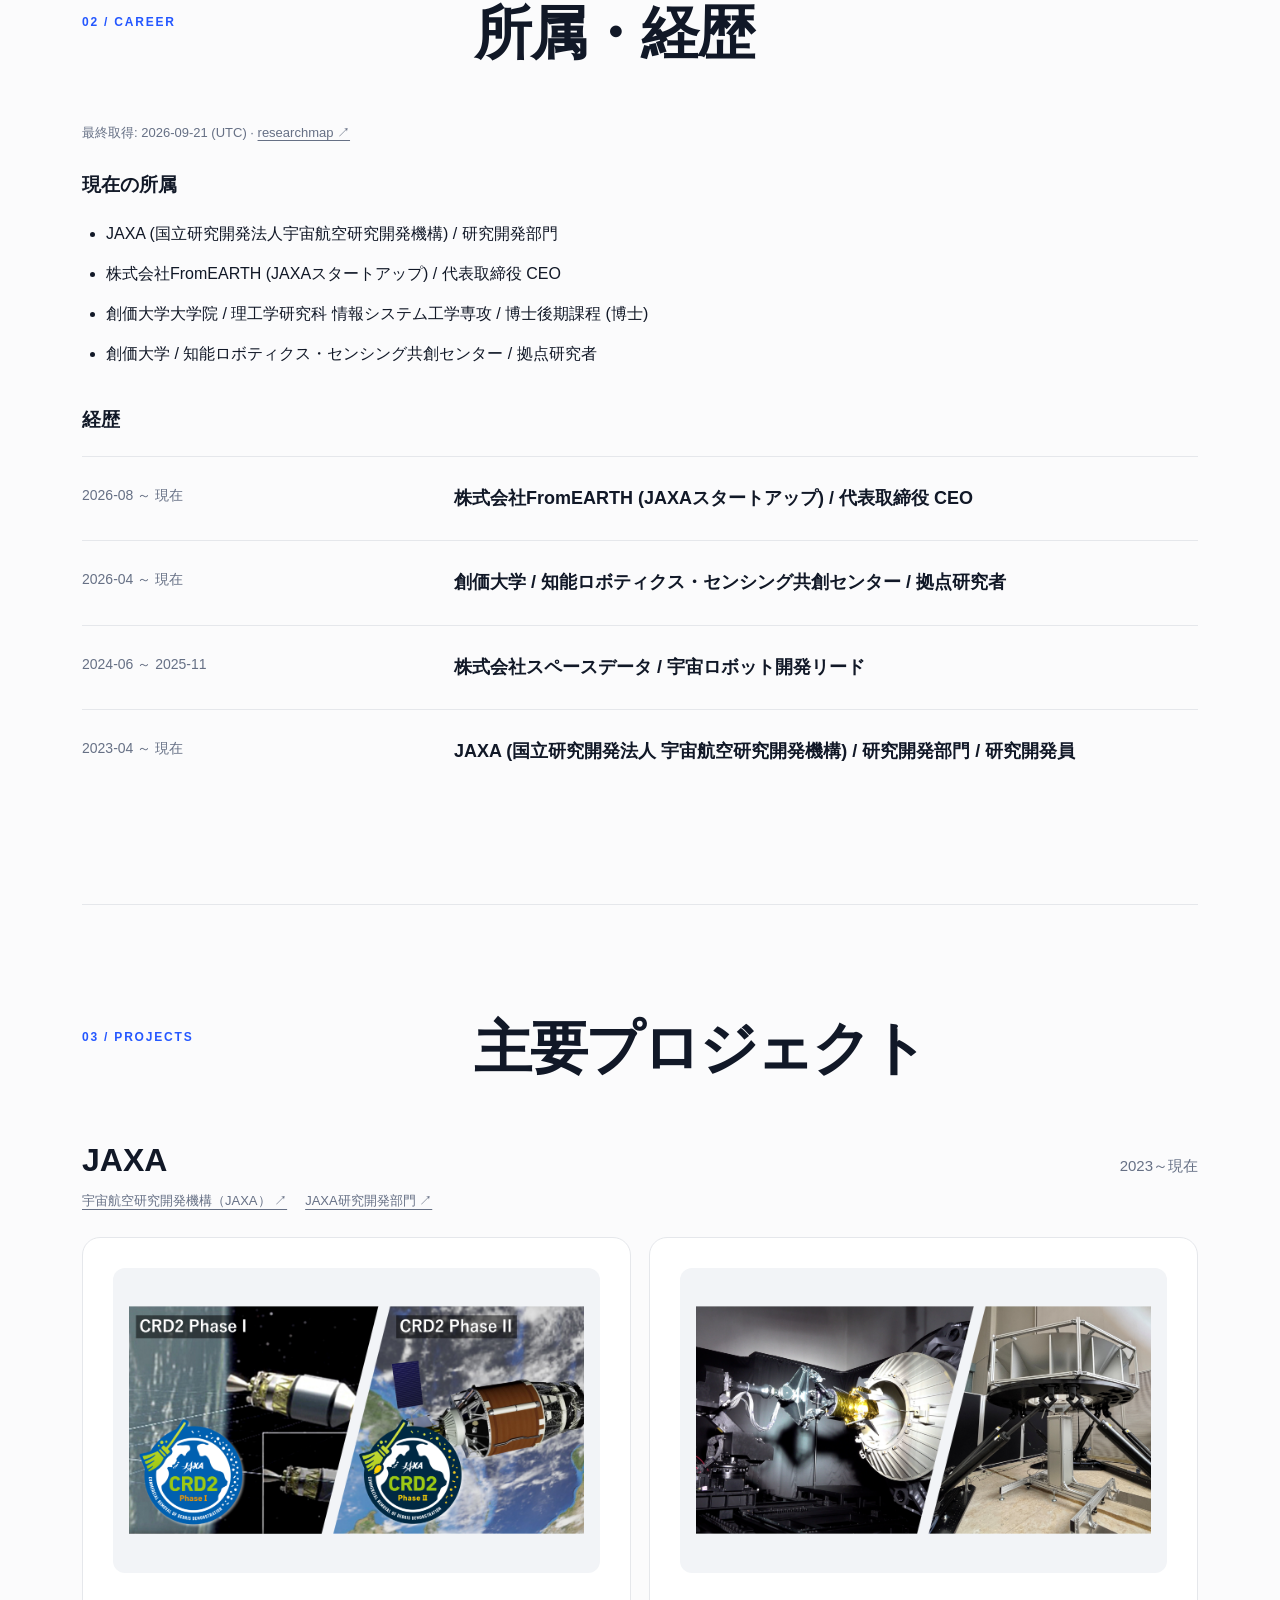
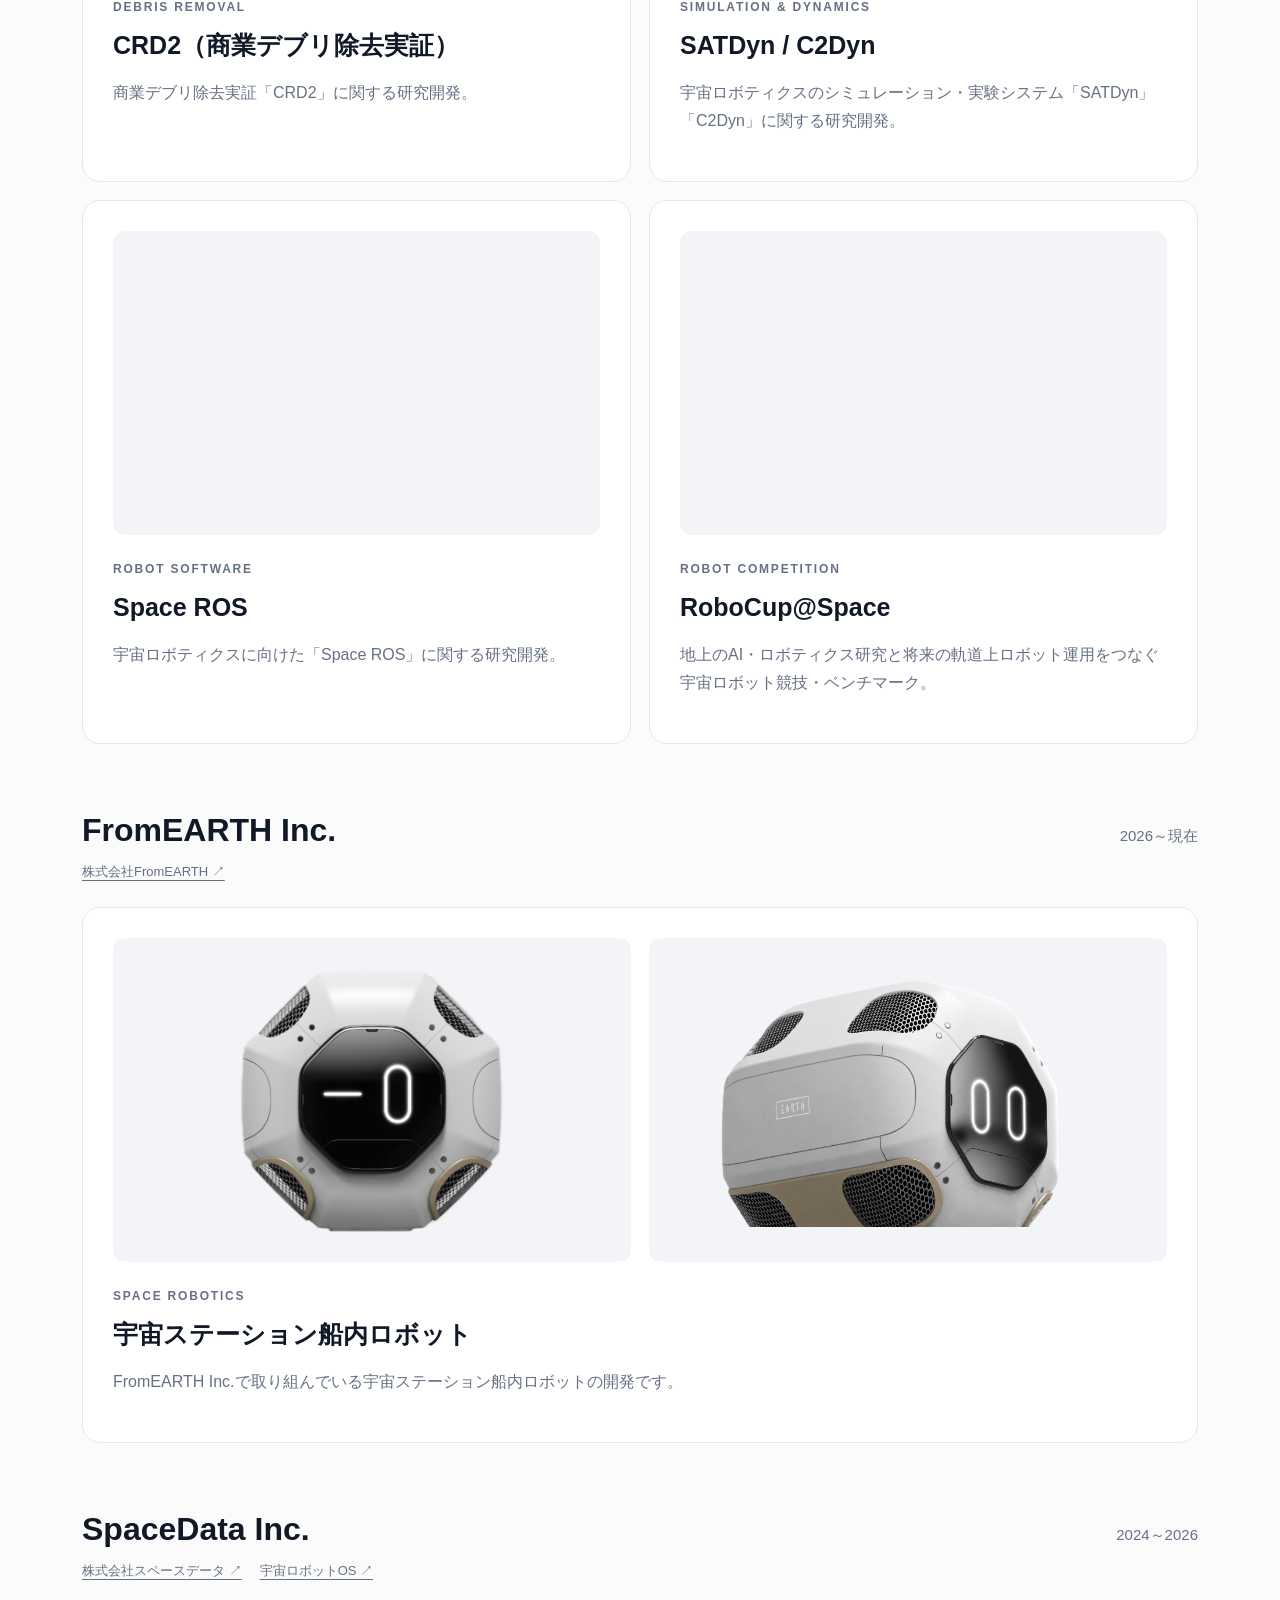
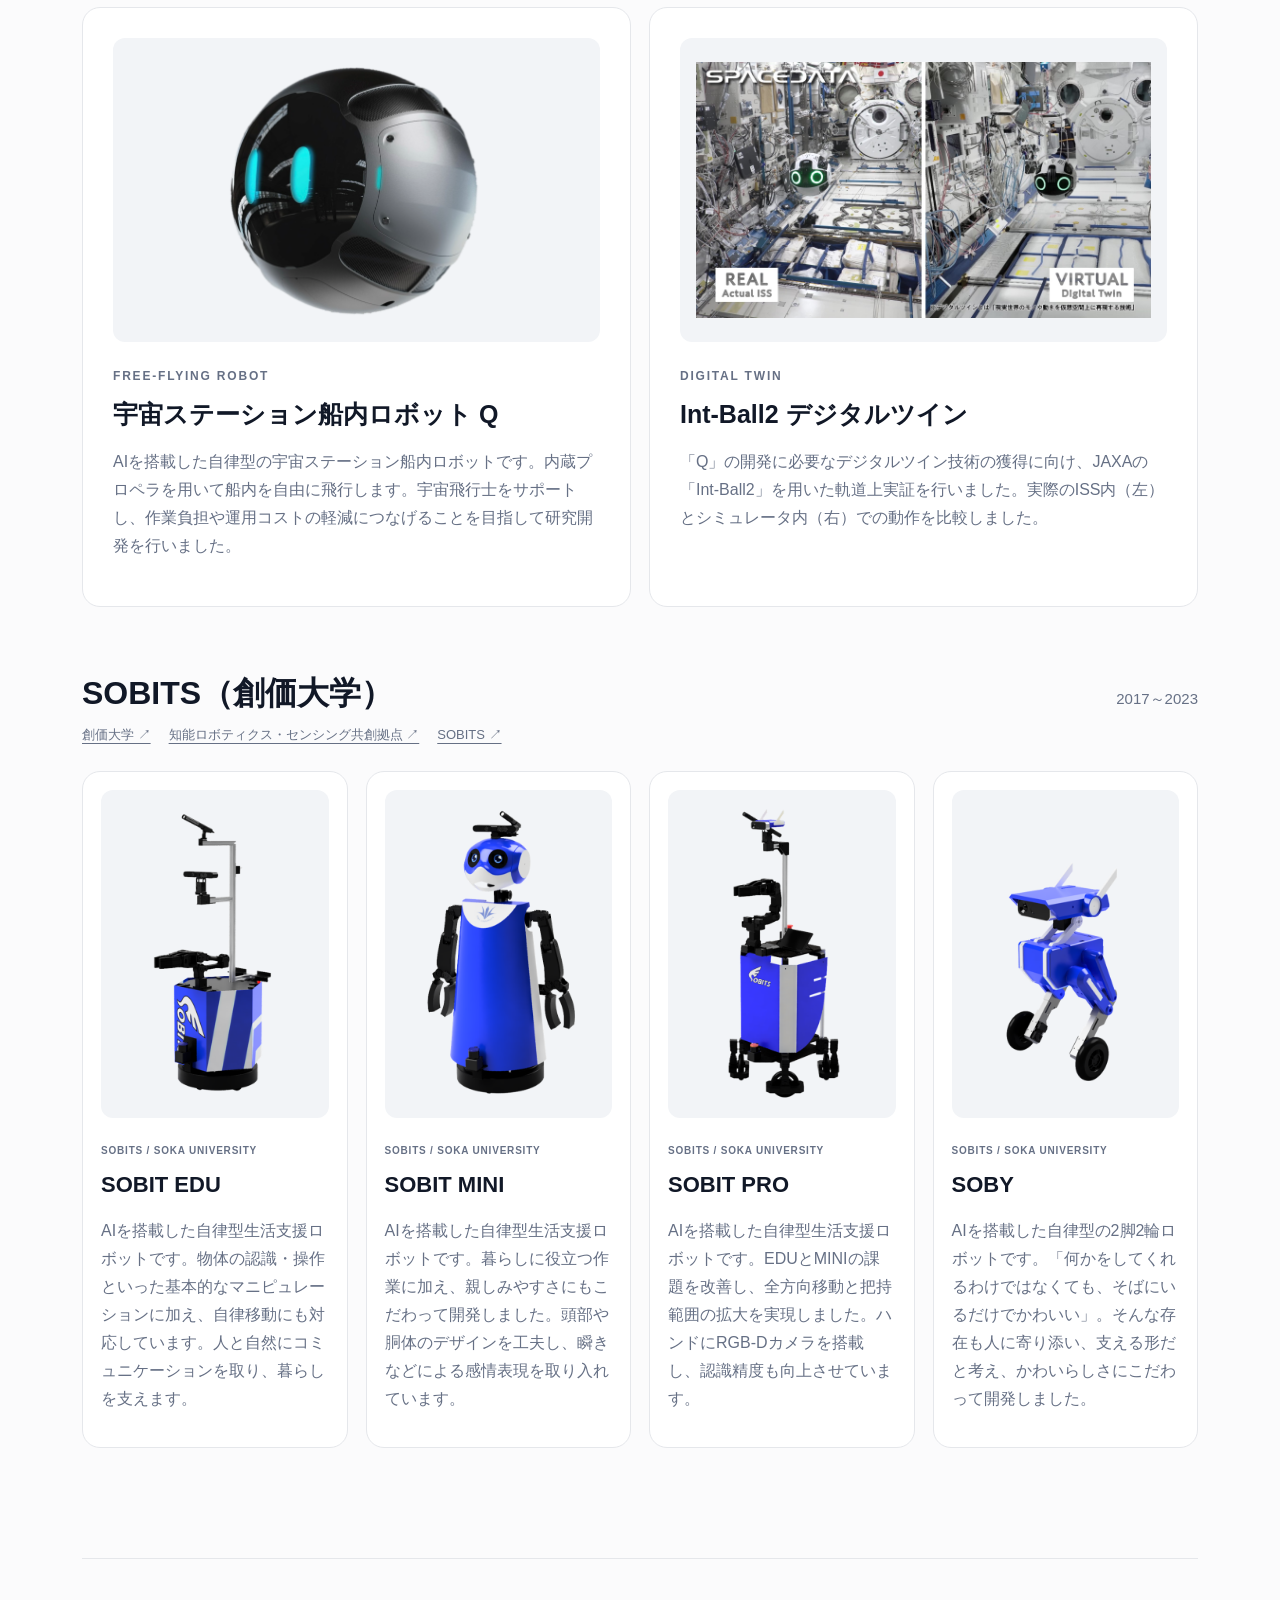
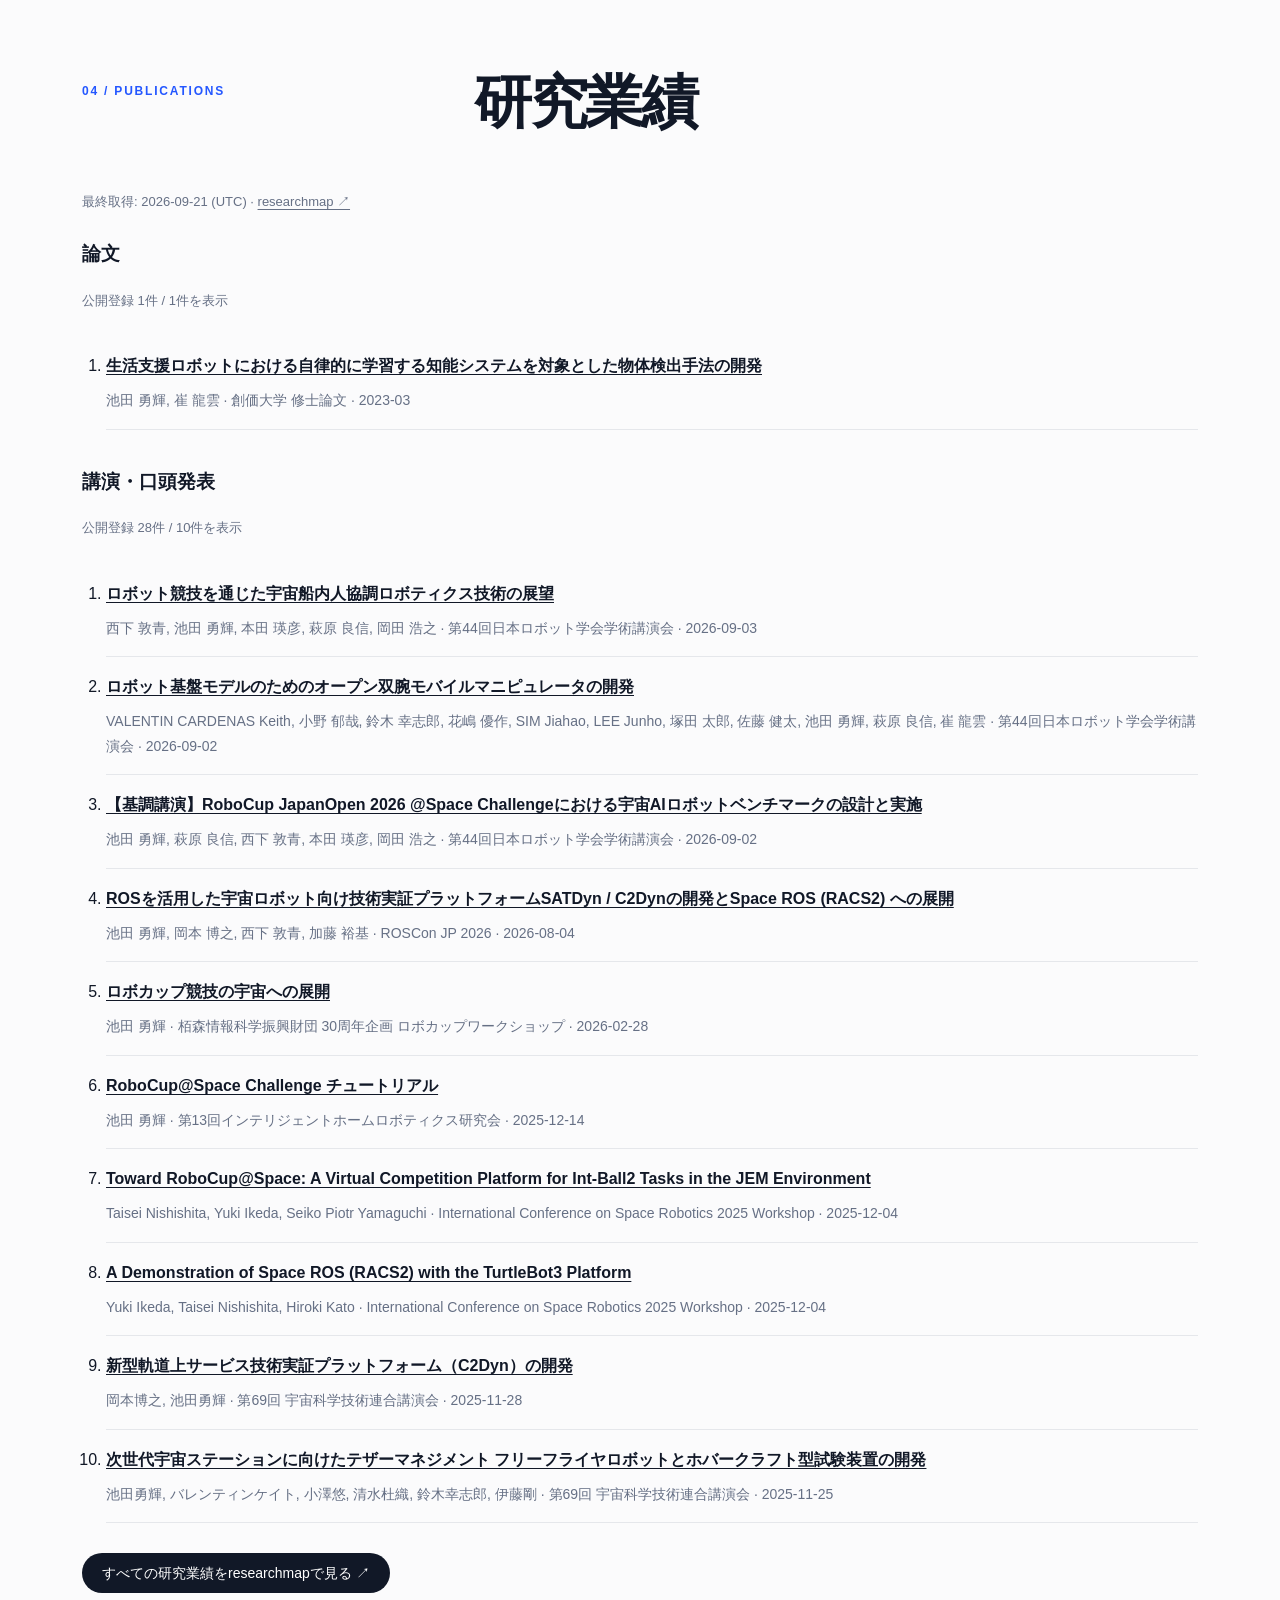
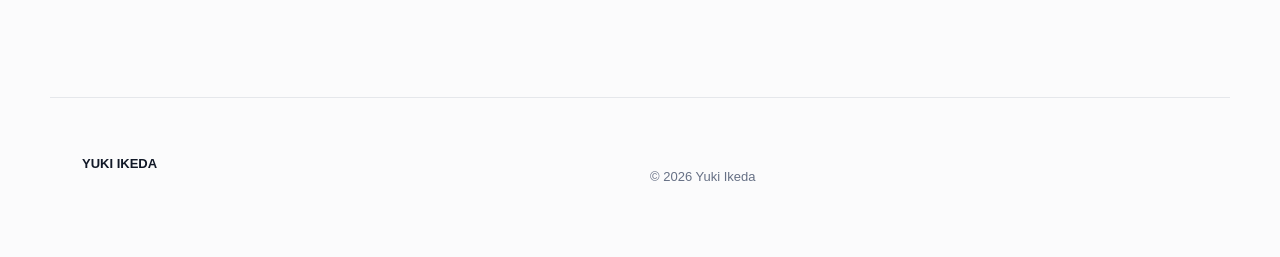
==== commit dab33352: "Add files via upload" ====
--- a/index.html
+++ b/index.html
@@ -6,6 +6,9 @@
     <title>池田 勇輝 | 宇宙 × AI × ロボット</title>
     <meta name="description" content="池田 勇輝の研究・開発ポートフォリオ。宇宙ロボティクス、AI、自律ロボット、人とロボットの協働に関する研究開発。">
     <link rel="alternate" hreflang="en" href="en/">
+    <!-- ブラウザのタブに表示するYIアイコン -->
+    <link rel="icon" href="assets/favicon.ico" sizes="any">
+    <link rel="icon" href="assets/favicon.svg" type="image/svg+xml">
     <link rel="stylesheet" href="assets/style.css">
   </head>
   <body>
@@ -89,7 +92,7 @@
       <section id="about">
         <div class="section-title">
           <p>01 / ABOUT</p>
-          <h2>地上の知能ロボティクスと<br>宇宙ロボティクスをつなぐ。</h2>
+          <h2 class="about-heading">地上の知能<span class="heading-phrase">ロボティクスと</span><br class="desktop-break">宇宙<span class="heading-phrase">ロボティクスを</span><span class="heading-phrase">つなぐ。</span></h2>
         </div>
         <div class="about">
           <p>地上の知能ロボティクス、特に生活支援ロボットに取り組んできた経験と、JAXA入社後に宇宙ロボティクスの研究開発に携わってきた経験を生かし、
@@ -134,6 +137,7 @@
               <h3 class="organization-heading" id="jaxa-title">JAXA</h3>
               <div class="organization-links">
                 <a class="organization-link" href="https://www.jaxa.jp/" target="_blank" rel="noopener noreferrer">宇宙航空研究開発機構（JAXA） ↗</a>
+                <a class="organization-link" href="https://www.kenkai.jaxa.jp/" target="_blank" rel="noopener noreferrer">JAXA研究開発部門 ↗</a>
               </div>
             </div>
             <p class="organization-period">2023～現在</p>
--- a/assets/style.css
+++ b/assets/style.css
@@ -492,6 +492,22 @@
   }
 }
 
+/* スマホではSNS欄を本文幅いっぱいに広げ、各アイコンを均等に中央配置。 */
+@media (max-width: 760px) {
+  .profile-links {
+    width: 100%;
+    margin-inline: 0;
+    grid-template-columns: repeat(4, minmax(0, 1fr));
+    justify-items: center;
+  }
+}
+
+@media (min-width: 551px) and (max-width: 760px) {
+  .profile-links {
+    grid-template-columns: repeat(8, minmax(0, 1fr));
+  }
+}
+
 /* 組織名の横に活動期間を表示。 */
 .organization-header {
   display: flex;
@@ -642,3 +658,18 @@
     top: -48px;
   }
 }
+
+/* スマホでは固定改行を外し、短い語句を分断せず見出しを折り返す。 */
+@media (max-width: 760px) {
+  .section-title .about-heading {
+    text-wrap: balance;
+    line-height: 1.4;
+  }
+  .about-heading .desktop-break {
+    display: none;
+  }
+  .about-heading .heading-phrase {
+    display: inline-block;
+    white-space: nowrap;
+  }
+}
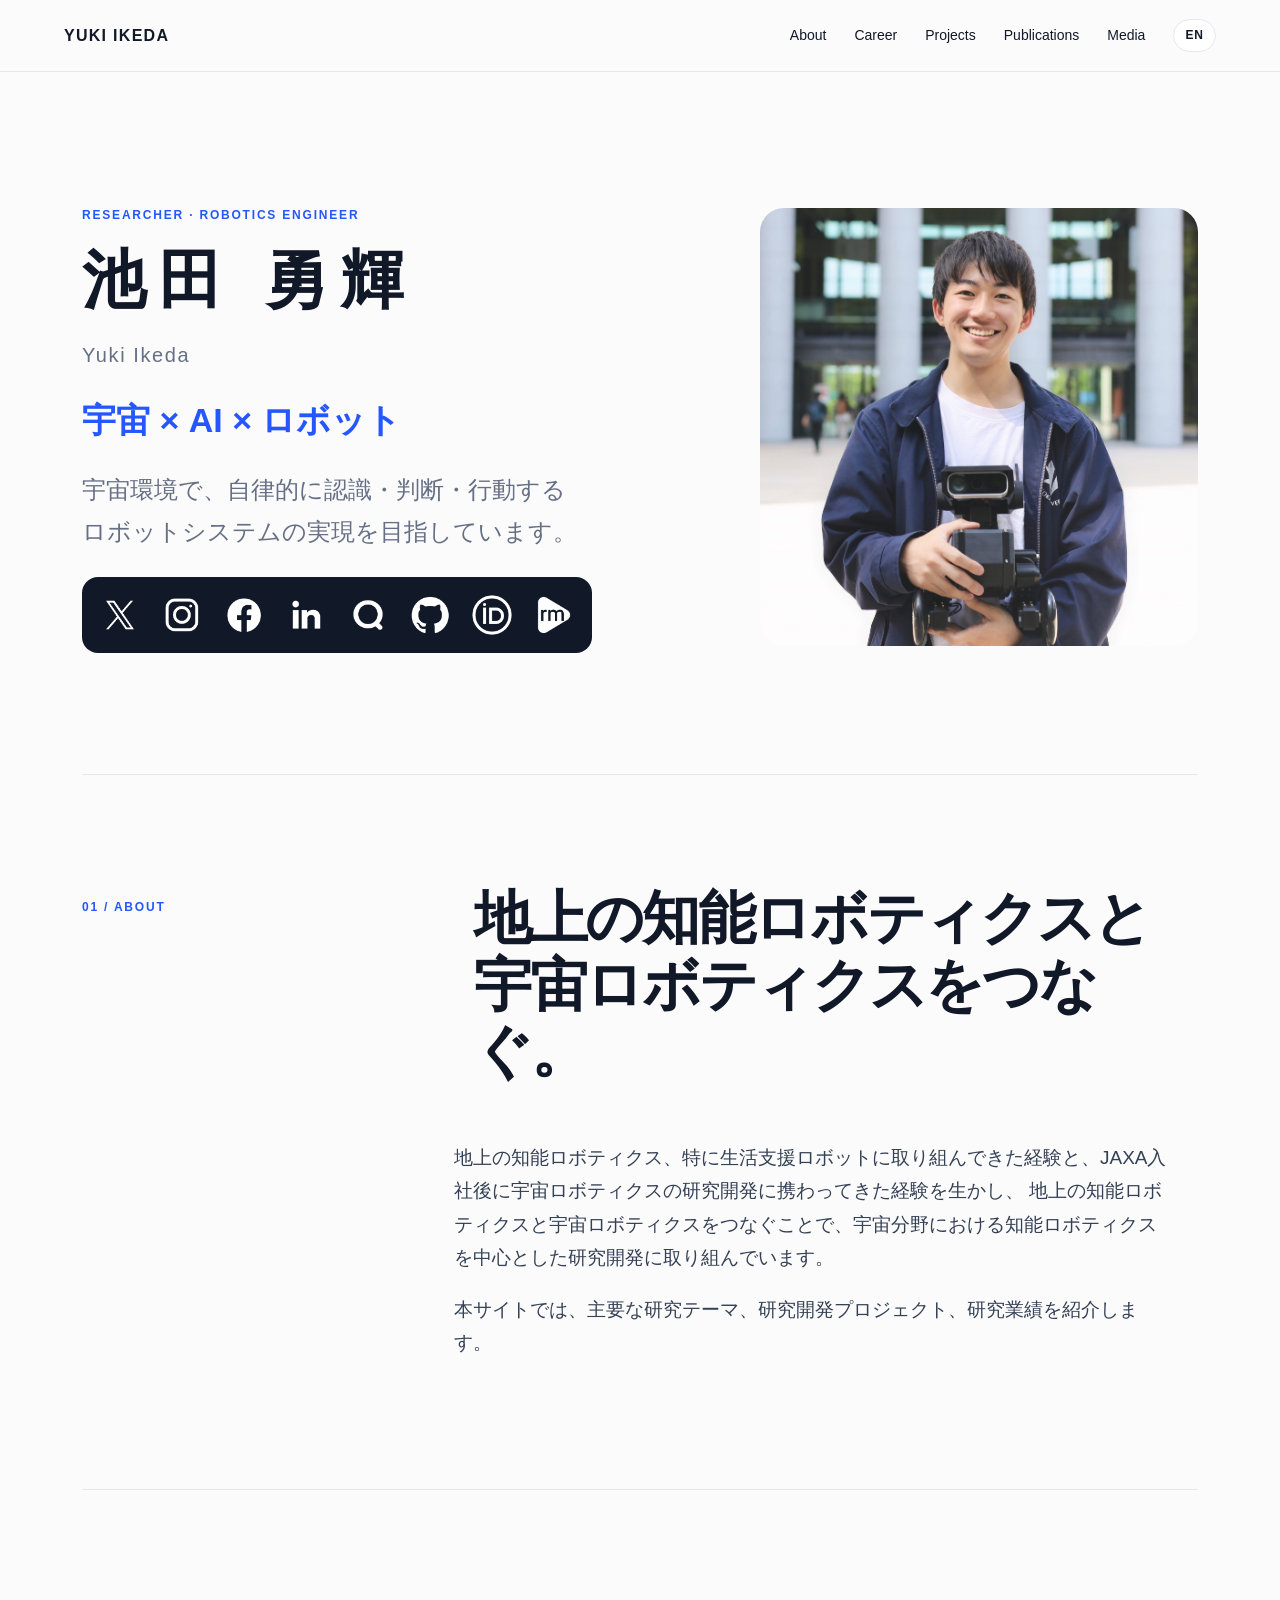
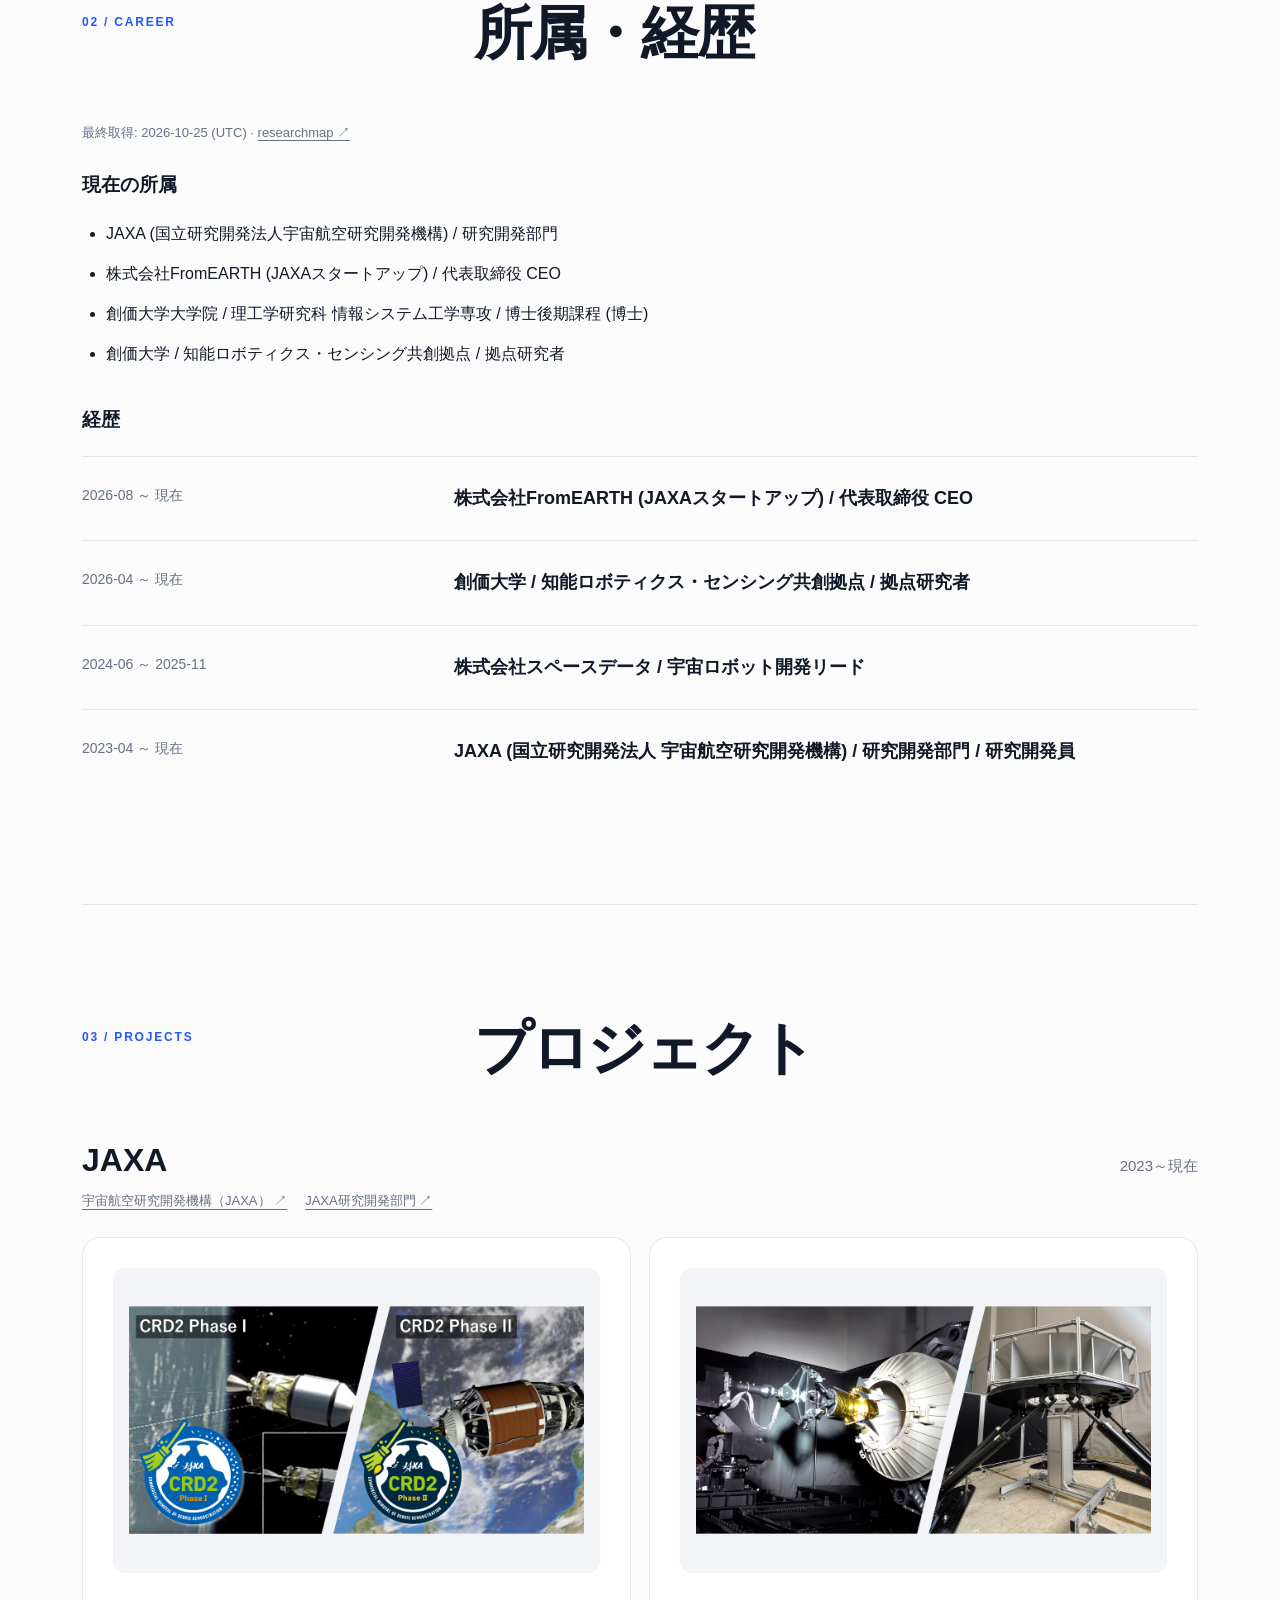
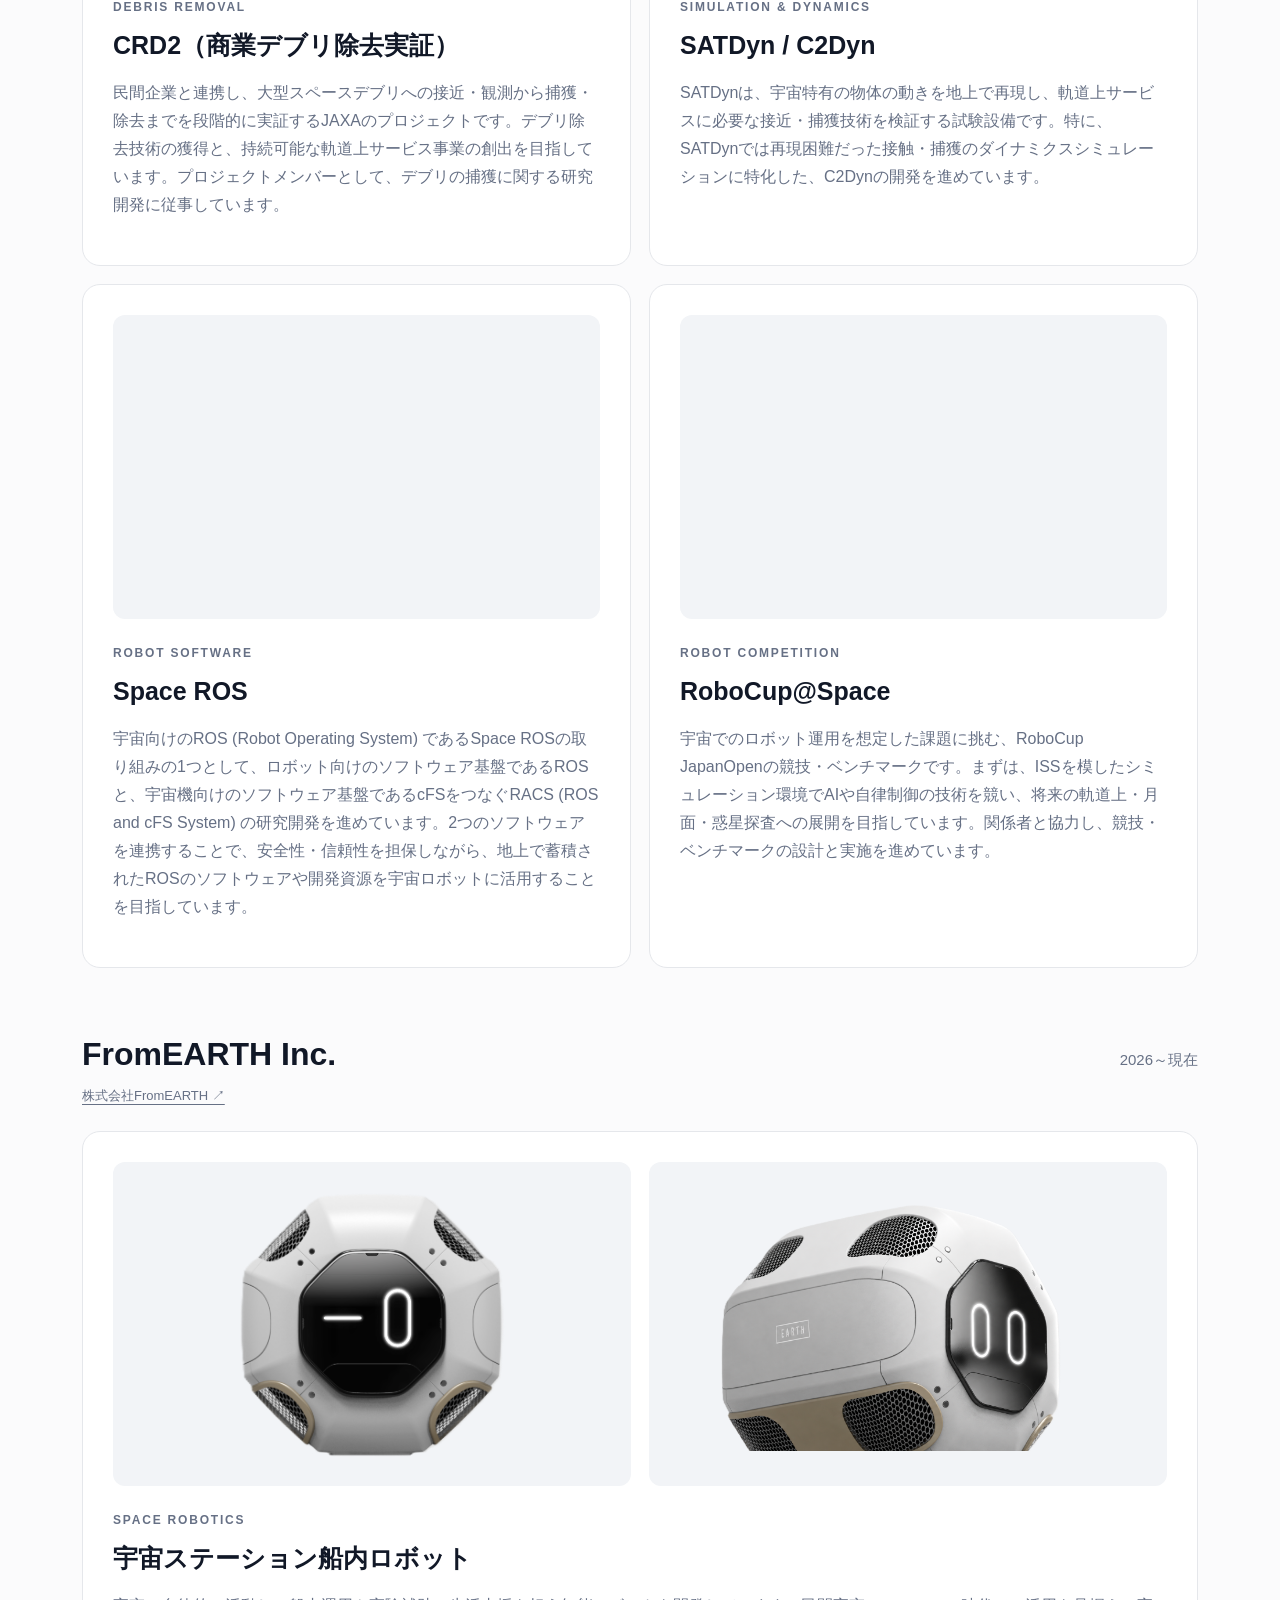
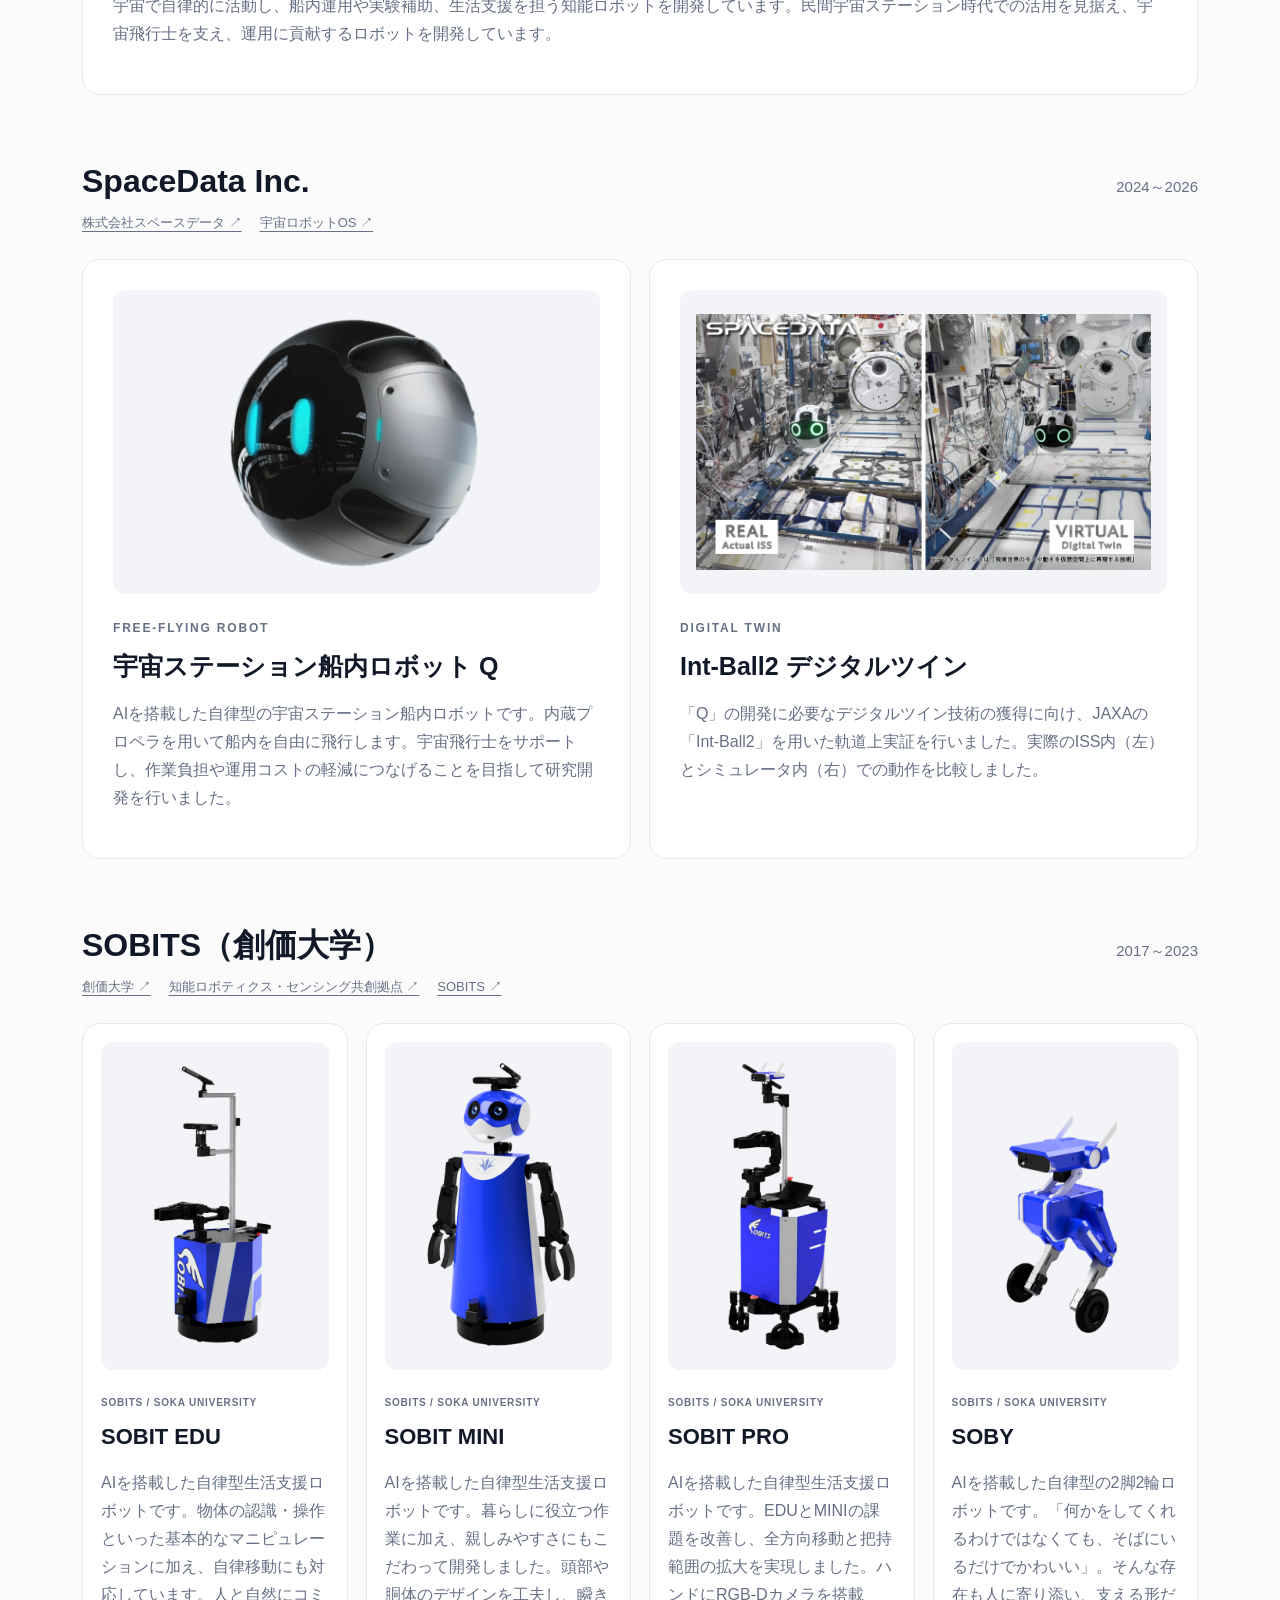
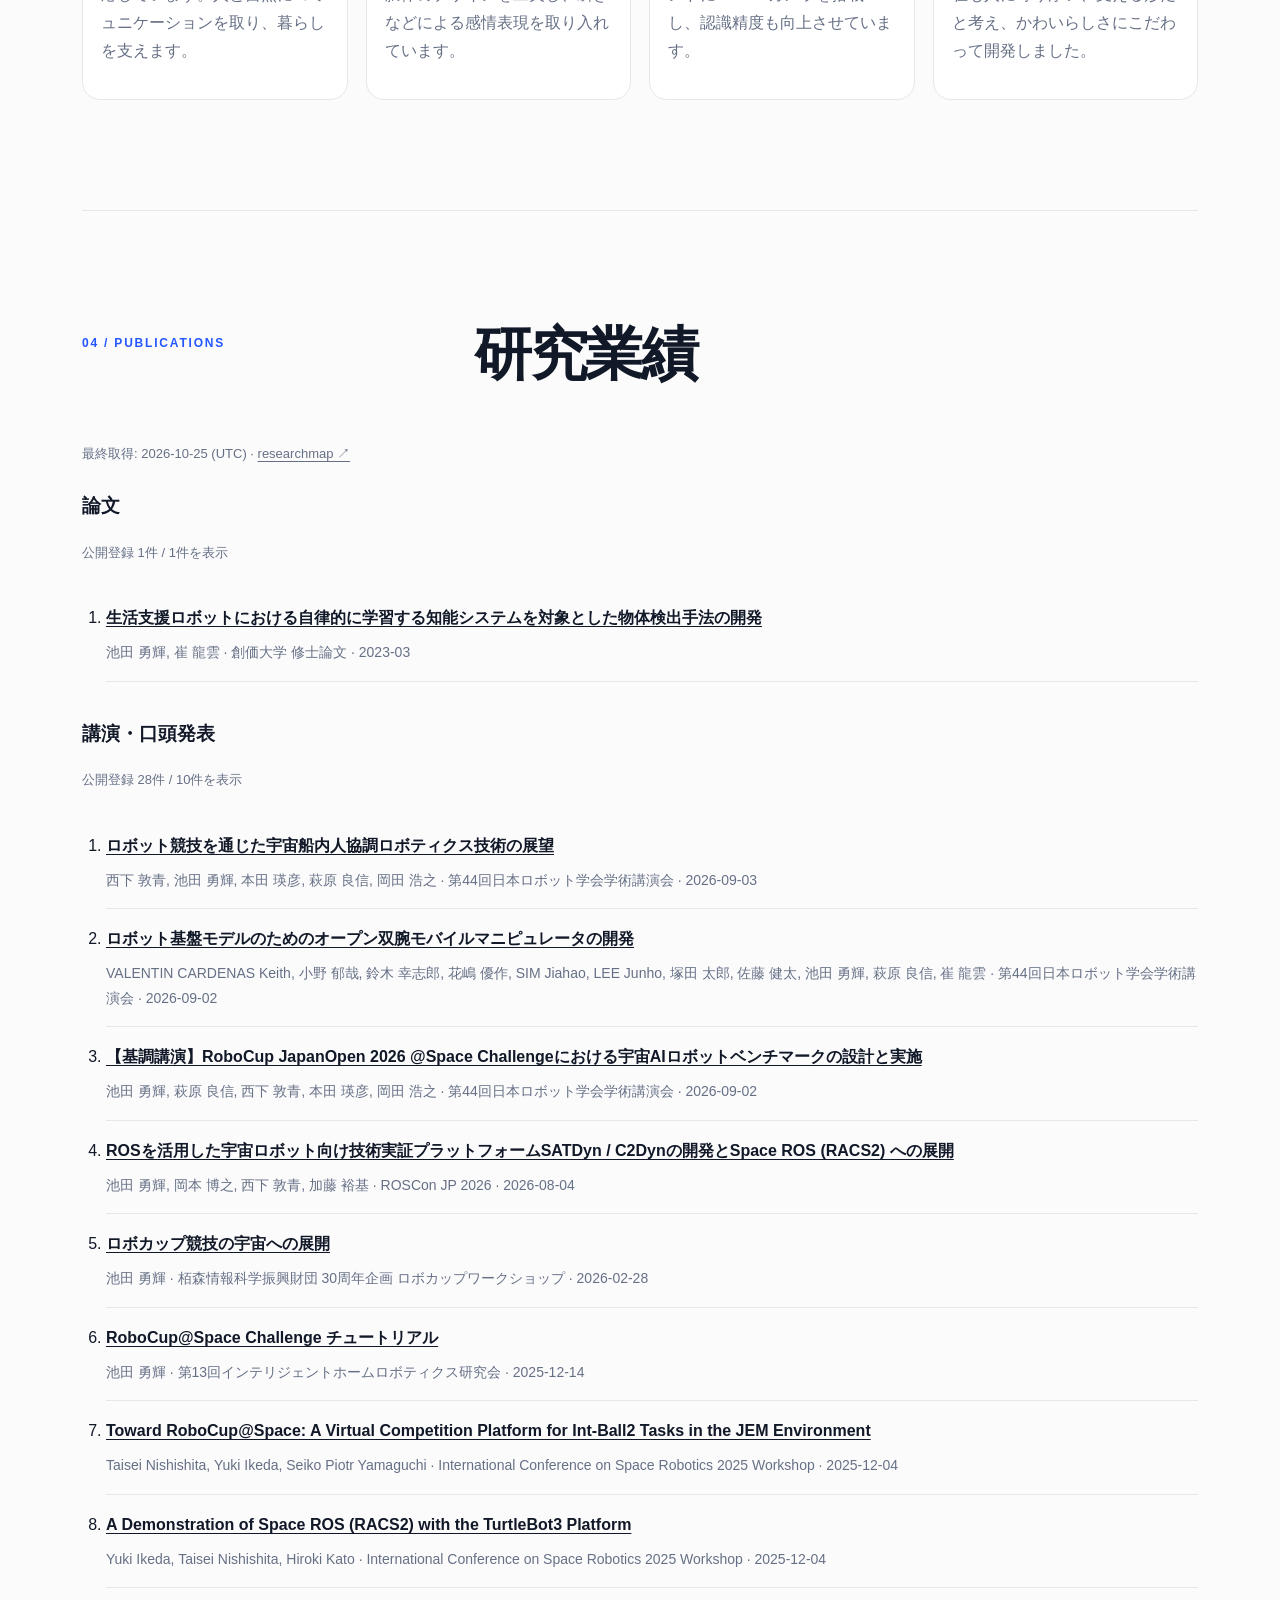
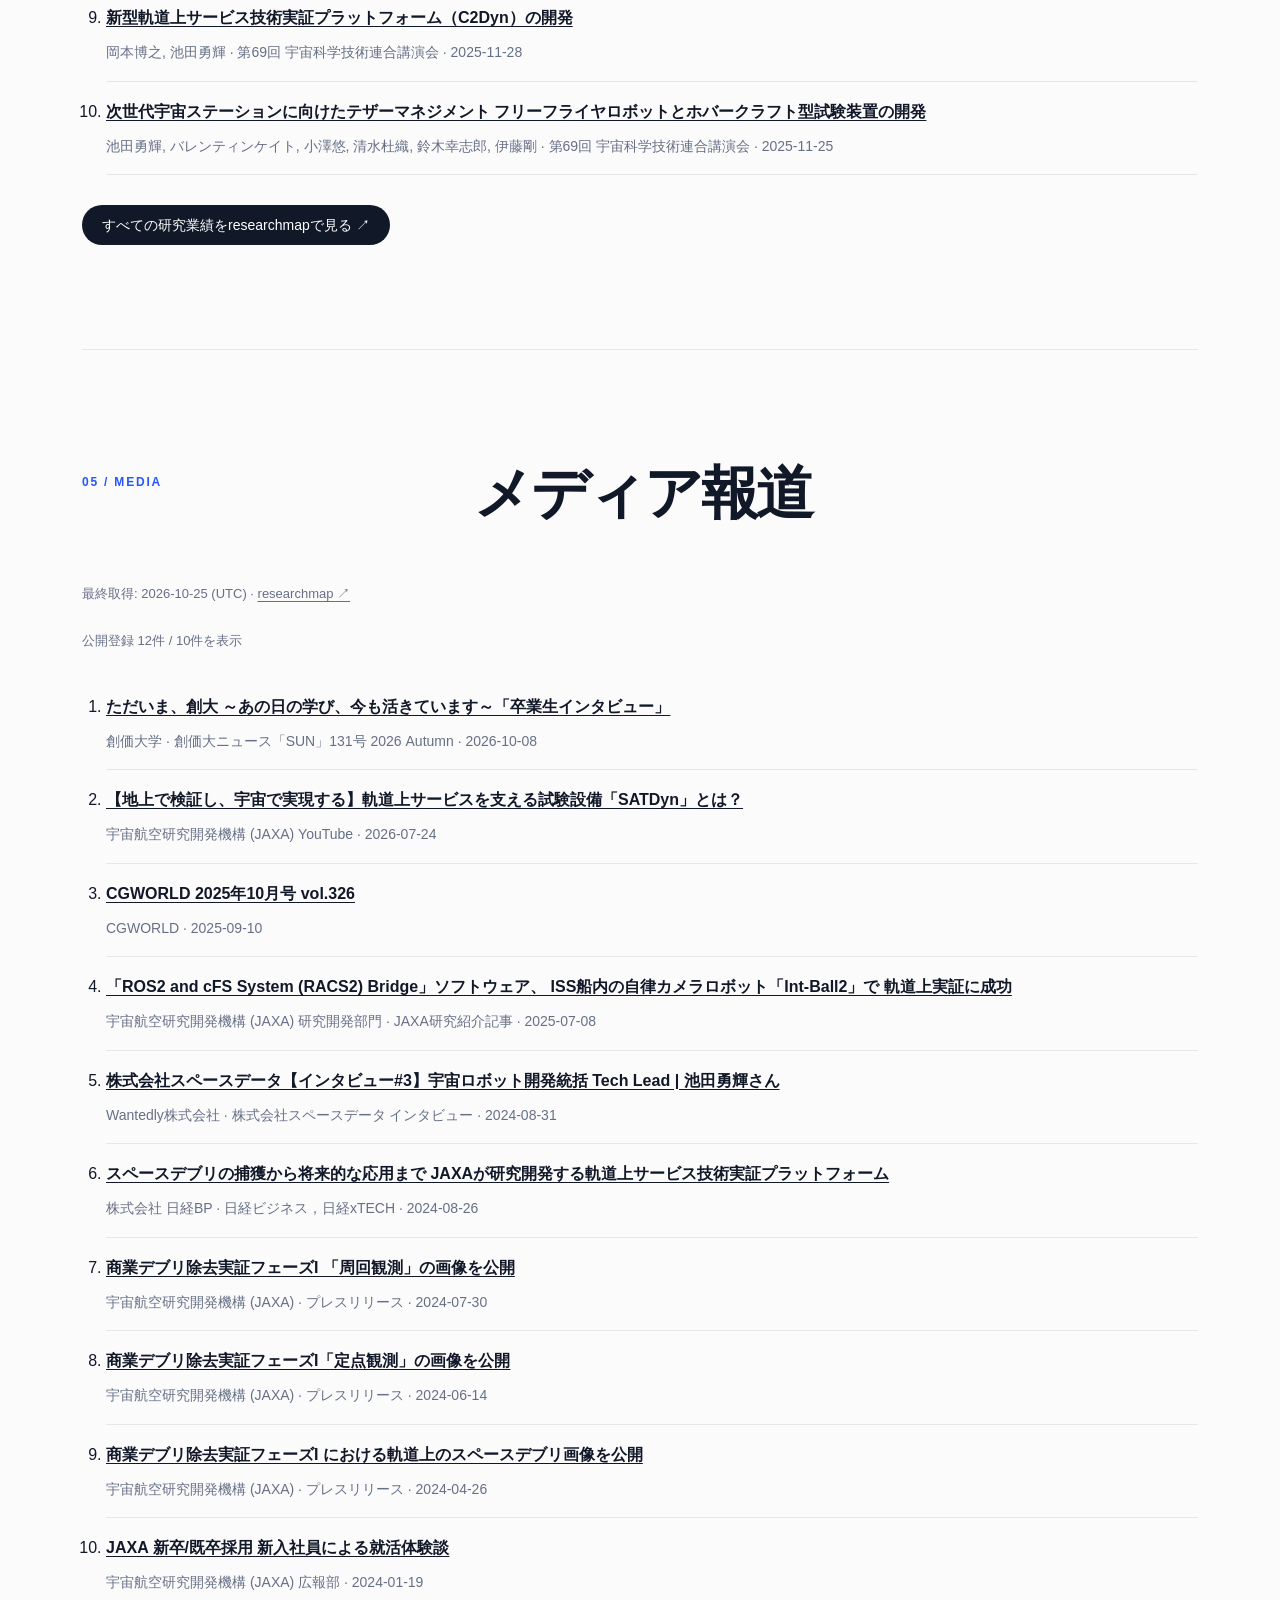
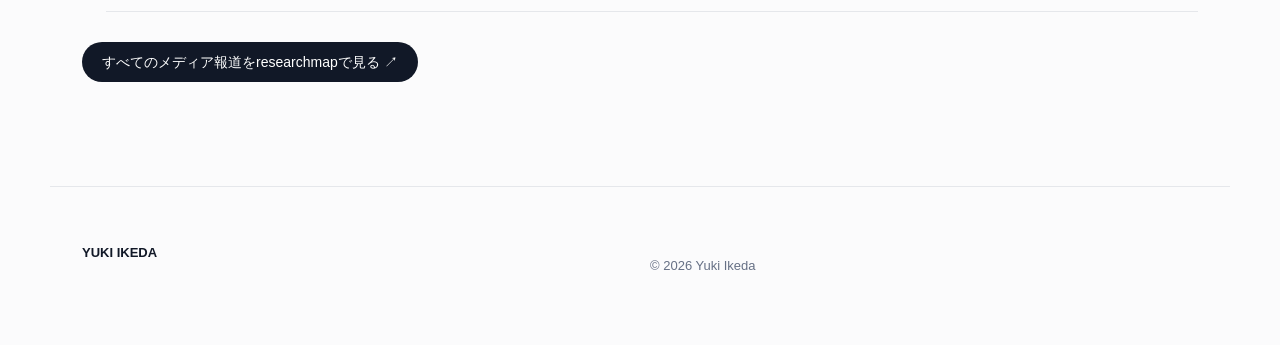
==== commit bcea7663: "Add files via upload" ====
--- a/index.html
+++ b/index.html
@@ -22,6 +22,7 @@
           <a href="#career">Career</a>
           <a href="#projects">Projects</a>
           <a href="#publications">Publications</a>
+          <a href="#media">Media</a>
         </nav>
         <a class="lang" href="en/" aria-label="Switch to English">EN</a>
       </div>
@@ -105,18 +106,18 @@
       <section id="career">
         <!-- researchmap:career:start -->
         <div class="section-title"><p>02 / CAREER</p><h2>所属・経歴</h2></div>
-        <p class="sync-note">最終取得: 2026-09-21 (UTC) · <a href="https://researchmap.jp/yukiikeda" target="_blank" rel="noopener noreferrer">researchmap ↗</a></p>
+        <p class="sync-note">最終取得: 2026-10-25 (UTC) · <a href="https://researchmap.jp/yukiikeda" target="_blank" rel="noopener noreferrer">researchmap ↗</a></p>
         <h3>現在の所属</h3>
         <ul class="affiliation-list">
         <li>JAXA (国立研究開発法人宇宙航空研究開発機構) / 研究開発部門</li>
         <li>株式会社FromEARTH (JAXAスタートアップ) / 代表取締役 CEO</li>
         <li>創価大学大学院 / 理工学研究科 情報システム工学専攻 / 博士後期課程 (博士)</li>
-        <li>創価大学 / 知能ロボティクス・センシング共創センター / 拠点研究者</li>
+        <li>創価大学 / 知能ロボティクス・センシング共創拠点 / 拠点研究者</li>
         </ul>
         <h3>経歴</h3>
         <div class="career">
         <div><span>2026-08 ～ 現在</span><h4>株式会社FromEARTH (JAXAスタートアップ) / 代表取締役 CEO</h4></div>
-        <div><span>2026-04 ～ 現在</span><h4>創価大学 / 知能ロボティクス・センシング共創センター / 拠点研究者</h4></div>
+        <div><span>2026-04 ～ 現在</span><h4>創価大学 / 知能ロボティクス・センシング共創拠点 / 拠点研究者</h4></div>
         <div><span>2024-06 ～ 2025-11</span><h4>株式会社スペースデータ / 宇宙ロボット開発リード</h4></div>
         <div><span>2023-04 ～ 現在</span><h4>JAXA (国立研究開発法人 宇宙航空研究開発機構) / 研究開発部門 / 研究開発員</h4></div>
         </div>
@@ -127,7 +128,7 @@
       <section id="projects">
         <div class="section-title">
           <p>03 / PROJECTS</p>
-          <h2>主要プロジェクト</h2>
+          <h2>プロジェクト</h2>
         </div>
 
         <!-- JAXA -->
@@ -149,7 +150,7 @@
               </div>
               <p class="tag">DEBRIS REMOVAL</p>
               <h4>CRD2（商業デブリ除去実証）</h4>
-              <p>商業デブリ除去実証「CRD2」に関する研究開発。</p>
+              <p>民間企業と連携し、大型スペースデブリへの接近・観測から捕獲・除去までを段階的に実証するJAXAのプロジェクトです。デブリ除去技術の獲得と、持続可能な軌道上サービス事業の創出を目指しています。プロジェクトメンバーとして、デブリの捕獲に関する研究開発に従事しています。</p>
             </article>
             <article>
               <div class="visual project-image">
@@ -157,7 +158,7 @@
               </div>
               <p class="tag">SIMULATION &amp; DYNAMICS</p>
               <h4>SATDyn / C2Dyn</h4>
-              <p>宇宙ロボティクスのシミュレーション・実験システム「SATDyn」「C2Dyn」に関する研究開発。</p>
+              <p>SATDynは、宇宙特有の物体の動きを地上で再現し、軌道上サービスに必要な接近・捕獲技術を検証する試験設備です。特に、SATDynでは再現困難だった接触・捕獲のダイナミクスシミュレーションに特化した、C2Dynの開発を進めています。</p>
             </article>
             <article>
               <div class="visual project-image">
@@ -165,7 +166,7 @@
               </div>
               <p class="tag">ROBOT SOFTWARE</p>
               <h4>Space ROS</h4>
-              <p>宇宙ロボティクスに向けた「Space ROS」に関する研究開発。</p>
+              <p>宇宙向けのROS (Robot Operating System) であるSpace ROSの取り組みの1つとして、ロボット向けのソフトウェア基盤であるROSと、宇宙機向けのソフトウェア基盤であるcFSをつなぐRACS (ROS and cFS System) の研究開発を進めています。2つのソフトウェアを連携することで、安全性・信頼性を担保しながら、地上で蓄積されたROSのソフトウェアや開発資源を宇宙ロボットに活用することを目指しています。</p>
             </article>
             <article>
               <div class="visual project-image">
@@ -173,7 +174,7 @@
               </div>
               <p class="tag">ROBOT COMPETITION</p>
               <h4>RoboCup@Space</h4>
-              <p>地上のAI・ロボティクス研究と将来の軌道上ロボット運用をつなぐ宇宙ロボット競技・ベンチマーク。</p>
+              <p>宇宙でのロボット運用を想定した課題に挑む、RoboCup JapanOpenの競技・ベンチマークです。まずは、ISSを模したシミュレーション環境でAIや自律制御の技術を競い、将来の軌道上・月面・惑星探査への展開を目指しています。関係者と協力し、競技・ベンチマークの設計と実施を進めています。</p>
             </article>
           </div>
         </div>
@@ -202,7 +203,7 @@
               </div>
               <p class="tag">SPACE ROBOTICS</p>
               <h4>宇宙ステーション船内ロボット</h4>
-              <p>FromEARTH Inc.で取り組んでいる宇宙ステーション船内ロボットの開発です。</p>
+              <p>宇宙で自律的に活動し、船内運用や実験補助、生活支援を担う知能ロボットを開発しています。民間宇宙ステーション時代での活用を見据え、宇宙飛行士を支え、運用に貢献するロボットを開発しています。</p>
             </article>
           </div>
         </div>
@@ -297,7 +298,7 @@
           <h2>研究業績</h2>
         </div>
         <!-- researchmap:publications:start -->
-        <p class="sync-note">最終取得: 2026-09-21 (UTC) · <a href="https://researchmap.jp/yukiikeda" target="_blank" rel="noopener noreferrer">researchmap ↗</a></p>
+        <p class="sync-note">最終取得: 2026-10-25 (UTC) · <a href="https://researchmap.jp/yukiikeda" target="_blank" rel="noopener noreferrer">researchmap ↗</a></p>
         <h3>論文</h3>
         <p class="sync-note">公開登録 1件 / 1件を表示</p>
         <ol class="publication-list">
@@ -322,6 +323,31 @@
       </section>
 
 
+      <!-- researchmap media coverage -->
+      <section id="media">
+        <div class="section-title">
+          <p>05 / MEDIA</p>
+          <h2>メディア報道</h2>
+        </div>
+        <!-- researchmap:media:start -->
+        <p class="sync-note">最終取得: 2026-10-25 (UTC) · <a href="https://researchmap.jp/yukiikeda" target="_blank" rel="noopener noreferrer">researchmap ↗</a></p>
+        <p class="sync-note">公開登録 12件 / 10件を表示</p>
+        <ol class="publication-list">
+        <li><a href="https://researchmap.jp/yukiikeda/media_coverage/55207281" target="_blank" rel="noopener noreferrer">ただいま、創大 ～あの日の学び、今も活きています～「卒業生インタビュー」</a><p>創価大学 · 創価大ニュース「SUN」131号 2026 Autumn · 2026-10-08</p></li>
+        <li><a href="https://researchmap.jp/yukiikeda/media_coverage/54695746" target="_blank" rel="noopener noreferrer">【地上で検証し、宇宙で実現する】軌道上サービスを支える試験設備「SATDyn」とは？</a><p>宇宙航空研究開発機構 (JAXA) YouTube · 2026-07-24</p></li>
+        <li><a href="https://researchmap.jp/yukiikeda/media_coverage/51466480" target="_blank" rel="noopener noreferrer">CGWORLD 2025年10月号 vol.326</a><p>CGWORLD · 2025-09-10</p></li>
+        <li><a href="https://researchmap.jp/yukiikeda/media_coverage/50917653" target="_blank" rel="noopener noreferrer">「ROS2 and cFS System (RACS2) Bridge」ソフトウェア、 ISS船内の自律カメラロボット「Int-Ball2」で 軌道上実証に成功</a><p>宇宙航空研究開発機構 (JAXA) 研究開発部門 · JAXA研究紹介記事 · 2025-07-08</p></li>
+        <li><a href="https://researchmap.jp/yukiikeda/media_coverage/47588782" target="_blank" rel="noopener noreferrer">株式会社スペースデータ【インタビュー#3】宇宙ロボット開発統括 Tech Lead | 池田勇輝さん</a><p>Wantedly株式会社 · 株式会社スペースデータ インタビュー · 2024-08-31</p></li>
+        <li><a href="https://researchmap.jp/yukiikeda/media_coverage/47521724" target="_blank" rel="noopener noreferrer">スペースデブリの捕獲から将来的な応用まで JAXAが研究開発する軌道上サービス技術実証プラットフォーム</a><p>株式会社 日経BP · 日経ビジネス，日経xTECH · 2024-08-26</p></li>
+        <li><a href="https://researchmap.jp/yukiikeda/media_coverage/53847917" target="_blank" rel="noopener noreferrer">商業デブリ除去実証フェーズI 「周回観測」の画像を公開</a><p>宇宙航空研究開発機構 (JAXA) · プレスリリース · 2024-07-30</p></li>
+        <li><a href="https://researchmap.jp/yukiikeda/media_coverage/53847879" target="_blank" rel="noopener noreferrer">商業デブリ除去実証フェーズI「定点観測」の画像を公開</a><p>宇宙航空研究開発機構 (JAXA) · プレスリリース · 2024-06-14</p></li>
+        <li><a href="https://researchmap.jp/yukiikeda/media_coverage/53847853" target="_blank" rel="noopener noreferrer">商業デブリ除去実証フェーズI における軌道上のスペースデブリ画像を公開</a><p>宇宙航空研究開発機構 (JAXA) · プレスリリース · 2024-04-26</p></li>
+        <li><a href="https://researchmap.jp/yukiikeda/media_coverage/51975581" target="_blank" rel="noopener noreferrer">JAXA 新卒/既卒採用 新入社員による就活体験談</a><p>宇宙航空研究開発機構 (JAXA) 広報部 · 2024-01-19</p></li>
+        </ol>
+        <a class="primary" href="https://researchmap.jp/yukiikeda/media_coverage" target="_blank" rel="noopener noreferrer">すべてのメディア報道をresearchmapで見る ↗</a>
+        <!-- researchmap:media:end -->
+      </section>
+
     </main>
 
     <!-- フッター -->
